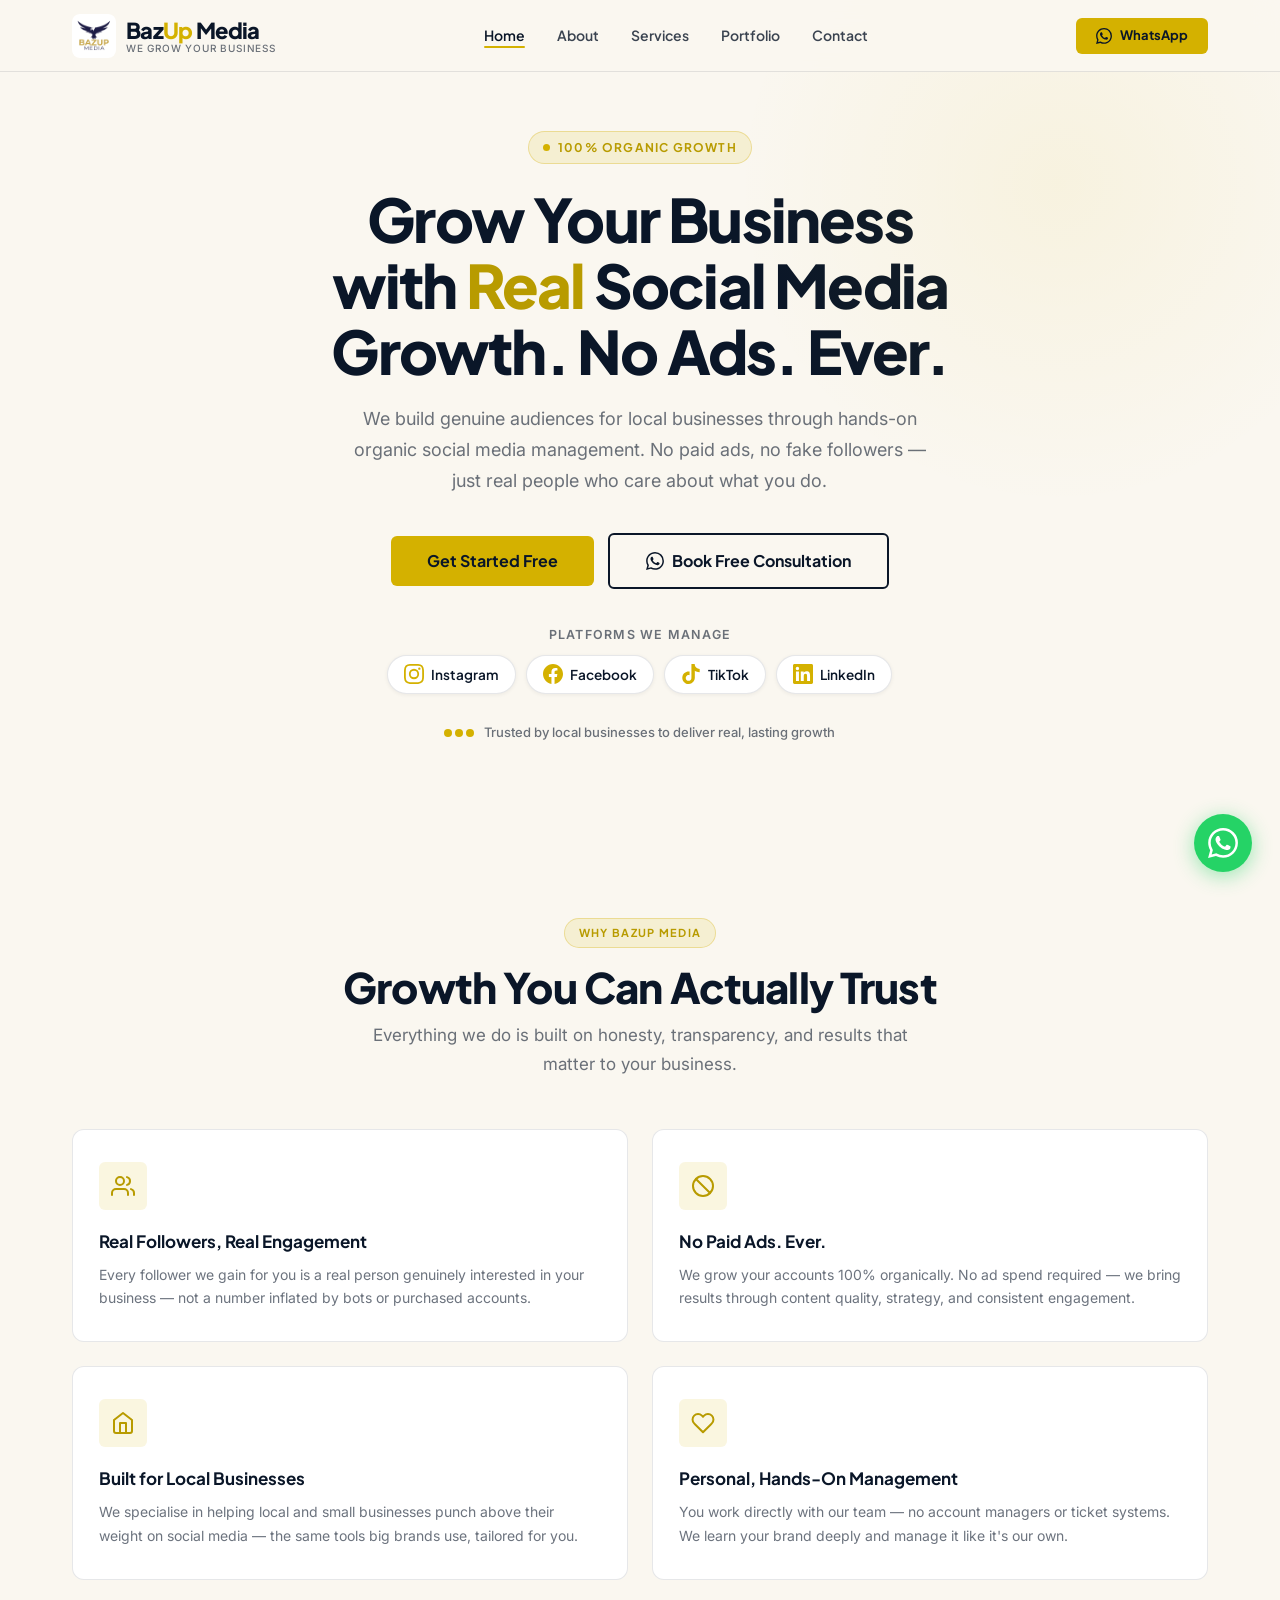
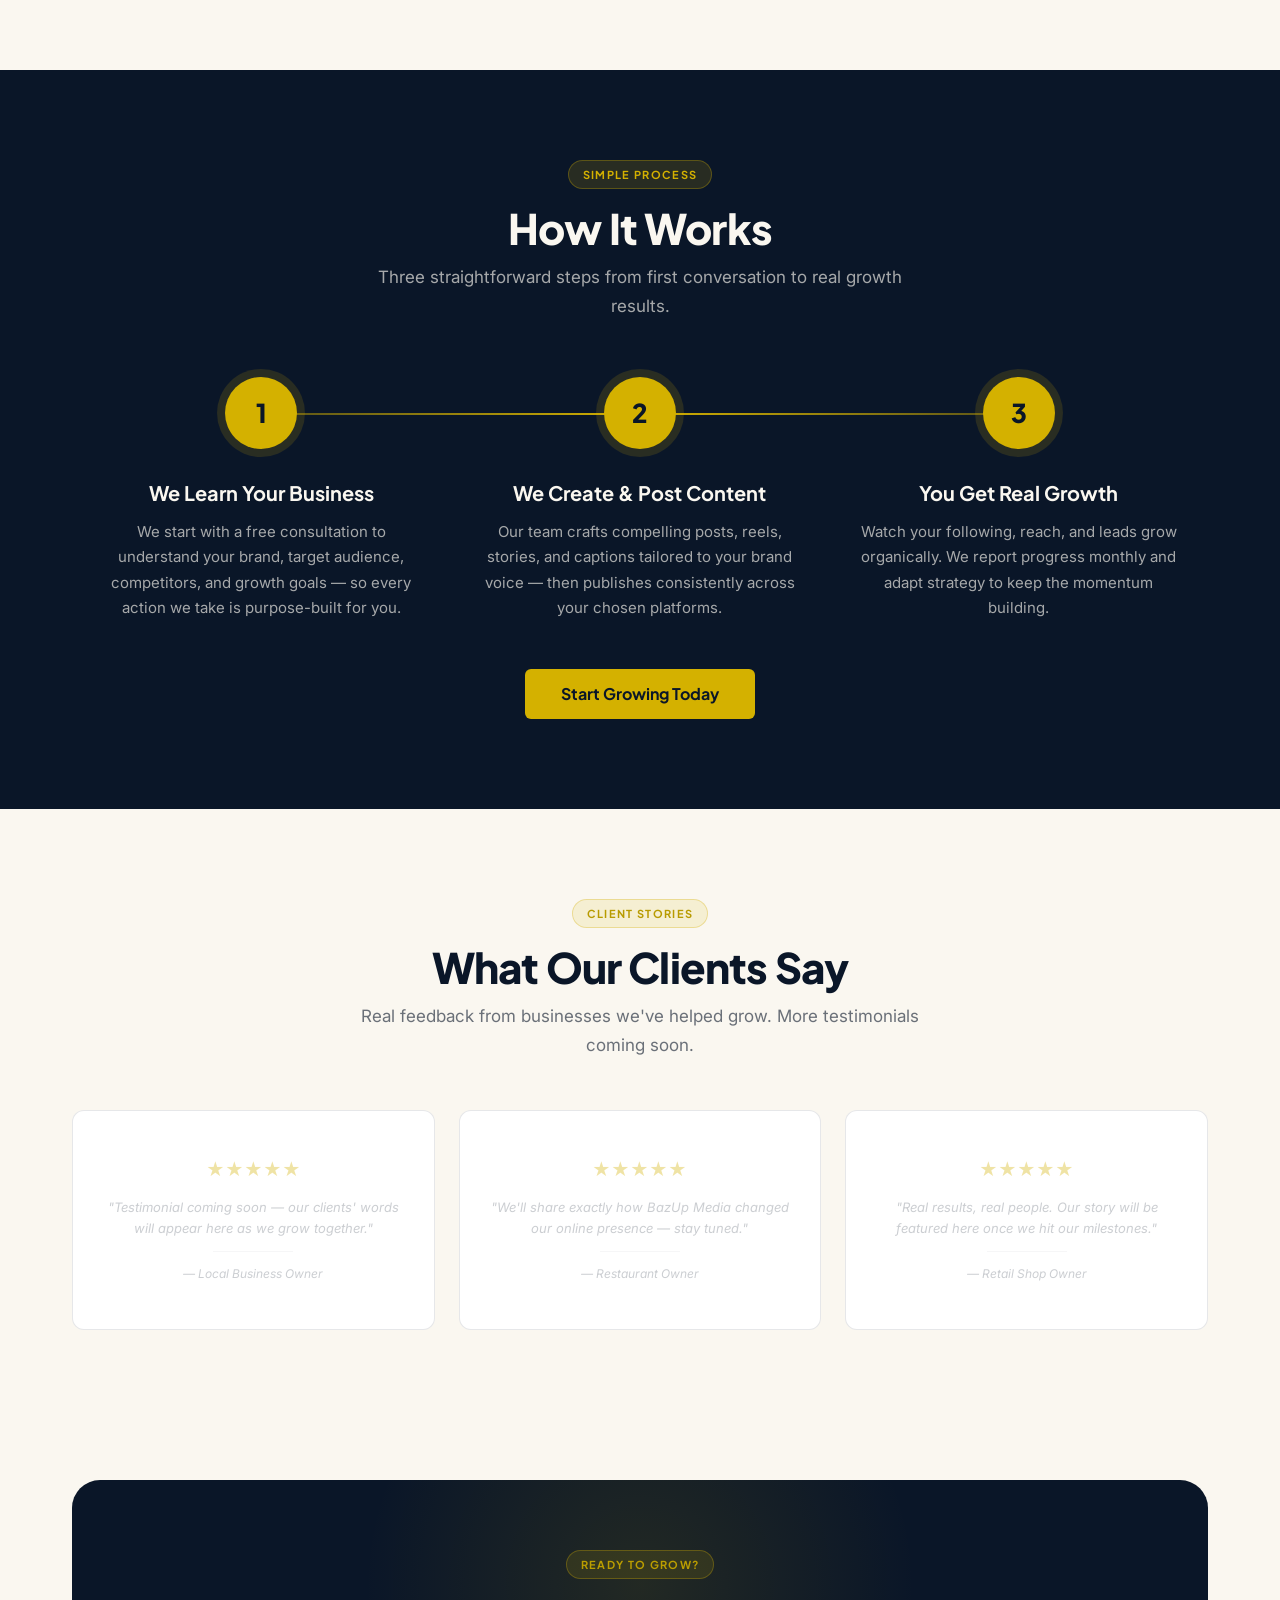
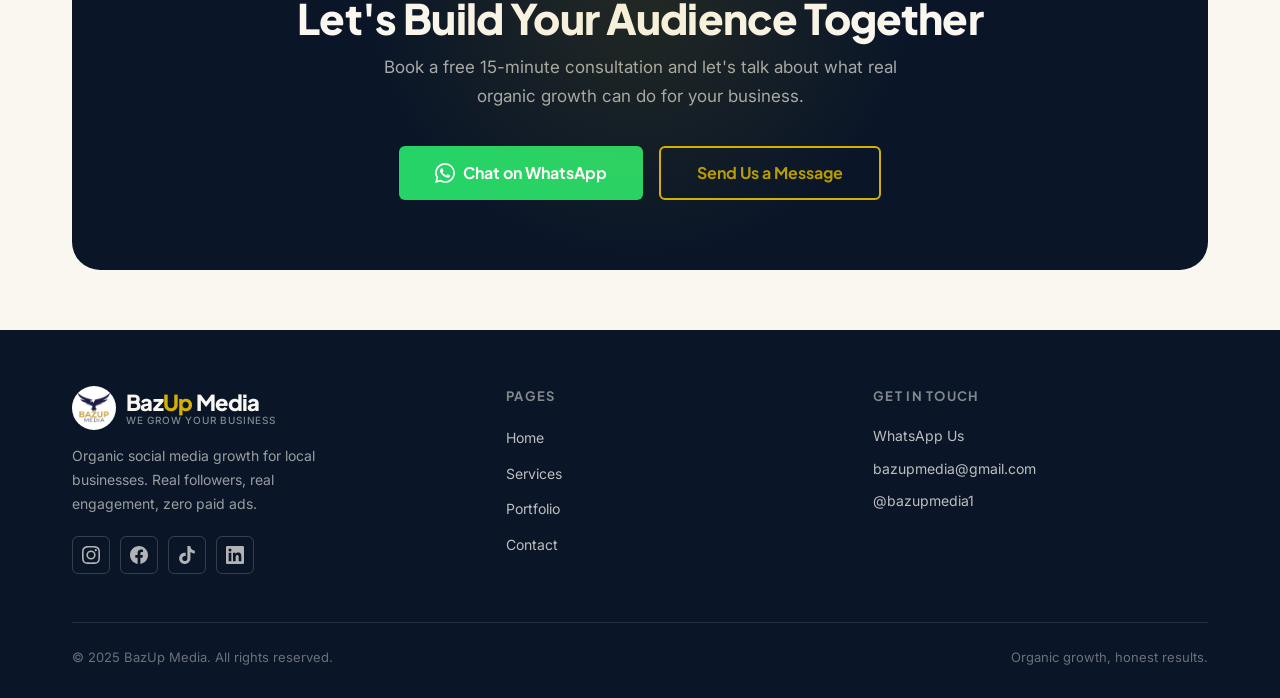
==== index.html @ 1b93fbfb "feat: add About Us page and update global navigation and sitemap" ====
<!DOCTYPE html>
<html lang="en">
<head>
  <meta charset="UTF-8" />
  <meta name="viewport" content="width=device-width, initial-scale=1.0" />
  <title>BazUp Media — We Grow Your Business</title>
  <meta name="description" content="BazUp Media is a social media growth agency delivering 100% organic growth for local businesses — real followers, real engagement, no paid ads." />
  <link rel="canonical" href="https://bazupmedia.com/" />
  <link rel="icon" type="image/png" href="assets/favicon.png" />
  <link rel="icon" type="image/x-icon" href="assets/favicon.ico" />

  <!-- Open Graph -->
  <meta property="og:type"        content="website" />
  <meta property="og:site_name"   content="BazUp Media" />
  <meta property="og:title"       content="BazUp Media — We Grow Your Business" />
  <meta property="og:description" content="100% organic social media growth for local businesses. Real followers, real engagement. No ads. Ever." />
  <meta property="og:url"         content="https://bazupmedia.com/" />
  <meta property="og:image"       content="https://bazupmedia.com/assets/og-image.png" />
  <meta property="og:image:width"  content="1200" />
  <meta property="og:image:height" content="630" />

  <!-- Twitter Card -->
  <meta name="twitter:card"        content="summary_large_image" />
  <meta name="twitter:title"       content="BazUp Media — We Grow Your Business" />
  <meta name="twitter:description" content="100% organic social media growth for local businesses. Real followers, real engagement. No ads." />
  <meta name="twitter:image"       content="https://bazupmedia.com/assets/og-image.png" />
  <link rel="preconnect" href="https://fonts.googleapis.com" />
  <link rel="preconnect" href="https://fonts.gstatic.com" crossorigin />
  <link href="https://fonts.googleapis.com/css2?family=Plus+Jakarta+Sans:wght@300;400;500;600;700;800&family=Inter:wght@300;400;500;600&display=swap" rel="stylesheet" />
  <link rel="stylesheet" href="css/style.css" />
</head>
<body>

<!-- ░░ NAV ░░░░░░░░░░░░░░░░░░░░░░░░░░░░░░░░░░░░░░░░░░░░░░ -->
<nav class="nav" role="navigation" aria-label="Main navigation">
  <div class="container nav-inner">

    <!-- Logo -->
    <a href="index.html" class="nav-logo" aria-label="BazUp Media home">
      <div class="logo-mark">
        <div class="logo-svg-wrap">
          <img src="assets/favicon.png" alt="BazUp Media Logo" style="width:44px; height:44px; border-radius:8px; object-fit:cover;" />
        </div>

      </div>
      <div class="logo-text">
        <span class="logo-name">Baz<span>Up</span> Media</span>
        <span class="logo-tagline">We Grow Your Business</span>
      </div>
    </a>

    <!-- Desktop links -->
    <ul class="nav-links" role="list">
      <li><a href="index.html">Home</a></li>
      <li><a href="about.html">About</a></li>
      <li><a href="services.html">Services</a></li>
      <li><a href="portfolio.html">Portfolio</a></li>
      <li><a href="contact.html">Contact</a></li>
    </ul>

    <!-- Desktop CTA -->
    <div class="nav-cta">
      <a href="https://wa.me/923270880908" target="_blank" rel="noopener noreferrer" class="btn btn-primary btn-sm" id="nav-whatsapp-cta">
        <svg width="16" height="16" viewBox="0 0 24 24" fill="currentColor" aria-hidden="true"><path d="M17.472 14.382c-.297-.149-1.758-.867-2.03-.967-.273-.099-.471-.148-.67.15-.197.297-.767.966-.94 1.164-.173.199-.347.223-.644.075-.297-.15-1.255-.463-2.39-1.475-.883-.788-1.48-1.761-1.653-2.059-.173-.297-.018-.458.13-.606.134-.133.298-.347.446-.52.149-.174.198-.298.298-.497.099-.198.05-.371-.025-.52-.075-.149-.669-1.612-.916-2.207-.242-.579-.487-.5-.669-.51-.173-.008-.371-.01-.57-.01-.198 0-.52.074-.792.372-.272.297-1.04 1.016-1.04 2.479 0 1.462 1.065 2.875 1.213 3.074.149.198 2.096 3.2 5.077 4.487.709.306 1.262.489 1.694.625.712.227 1.36.195 1.871.118.571-.085 1.758-.719 2.006-1.413.248-.694.248-1.289.173-1.413-.074-.124-.272-.198-.57-.347m-5.421 7.403h-.004a9.87 9.87 0 01-5.031-1.378l-.361-.214-3.741.982.998-3.648-.235-.374a9.86 9.86 0 01-1.51-5.26c.001-5.45 4.436-9.884 9.888-9.884 2.64 0 5.122 1.03 6.988 2.898a9.825 9.825 0 012.893 6.994c-.003 5.45-4.437 9.884-9.885 9.884m8.413-18.297A11.815 11.815 0 0012.05 0C5.495 0 .16 5.335.157 11.892c0 2.096.547 4.142 1.588 5.945L.057 24l6.305-1.654a11.882 11.882 0 005.683 1.448h.005c6.554 0 11.89-5.335 11.893-11.893a11.821 11.821 0 00-3.48-8.413z"/></svg>
        WhatsApp
      </a>
    </div>

    <!-- Mobile toggle -->
    <button class="nav-toggle" aria-label="Toggle navigation menu" aria-expanded="false" id="nav-toggle-btn">
      <span></span><span></span><span></span>
    </button>

  </div>
</nav>

<!-- Mobile Menu -->
<div class="mobile-menu" role="navigation" aria-label="Mobile navigation" id="mobile-menu">
  <a href="index.html">Home</a>
  <a href="about.html">About</a>
  <a href="services.html">Services</a>
  <a href="portfolio.html">Portfolio</a>
  <a href="contact.html">Contact</a>
  <div class="mobile-cta">
    <a href="contact.html" class="btn btn-outline" id="mobile-contact-cta">Book a Free Consultation</a>
    <a href="https://wa.me/923270880908" target="_blank" rel="noopener noreferrer" class="btn btn-whatsapp" id="mobile-whatsapp-cta">
      <svg width="16" height="16" viewBox="0 0 24 24" fill="currentColor" aria-hidden="true"><path d="M17.472 14.382c-.297-.149-1.758-.867-2.03-.967-.273-.099-.471-.148-.67.15-.197.297-.767.966-.94 1.164-.173.199-.347.223-.644.075-.297-.15-1.255-.463-2.39-1.475-.883-.788-1.48-1.761-1.653-2.059-.173-.297-.018-.458.13-.606.134-.133.298-.347.446-.52.149-.174.198-.298.298-.497.099-.198.05-.371-.025-.52-.075-.149-.669-1.612-.916-2.207-.242-.579-.487-.5-.669-.51-.173-.008-.371-.01-.57-.01-.198 0-.52.074-.792.372-.272.297-1.04 1.016-1.04 2.479 0 1.462 1.065 2.875 1.213 3.074.149.198 2.096 3.2 5.077 4.487.709.306 1.262.489 1.694.625.712.227 1.36.195 1.871.118.571-.085 1.758-.719 2.006-1.413.248-.694.248-1.289.173-1.413-.074-.124-.272-.198-.57-.347m-5.421 7.403h-.004a9.87 9.87 0 01-5.031-1.378l-.361-.214-3.741.982.998-3.648-.235-.374a9.86 9.86 0 01-1.51-5.26c.001-5.45 4.436-9.884 9.888-9.884 2.64 0 5.122 1.03 6.988 2.898a9.825 9.825 0 012.893 6.994c-.003 5.45-4.437 9.884-9.885 9.884m8.413-18.297A11.815 11.815 0 0012.05 0C5.495 0 .16 5.335.157 11.892c0 2.096.547 4.142 1.588 5.945L.057 24l6.305-1.654a11.882 11.882 0 005.683 1.448h.005c6.554 0 11.89-5.335 11.893-11.893a11.821 11.821 0 00-3.48-8.413z"/></svg>
      Chat on WhatsApp
    </a>
  </div>

  <div class="mobile-socials" aria-label="Social media links">
    <a href="https://instagram.com/bazupmedia1" target="_blank" rel="noopener noreferrer" aria-label="Instagram">
      <svg width="22" height="22" viewBox="0 0 24 24" fill="currentColor"><path d="M12 2.163c3.204 0 3.584.012 4.85.07 3.252.148 4.771 1.691 4.919 4.919.058 1.265.069 1.645.069 4.849 0 3.205-.012 3.584-.069 4.849-.149 3.225-1.664 4.771-4.919 4.919-1.266.058-1.644.07-4.85.07-3.204 0-3.584-.012-4.849-.07-3.26-.149-4.771-1.699-4.919-4.92-.058-1.265-.07-1.644-.07-4.849 0-3.204.013-3.583.07-4.849.149-3.227 1.664-4.771 4.919-4.919 1.266-.057 1.645-.069 4.849-.069zM12 0C8.741 0 8.333.014 7.053.072 2.695.272.273 2.69.073 7.052.014 8.333 0 8.741 0 12c0 3.259.014 3.668.072 4.948.2 4.358 2.618 6.78 6.98 6.98C8.333 23.986 8.741 24 12 24c3.259 0 3.668-.014 4.948-.072 4.354-.2 6.782-2.618 6.979-6.98.059-1.28.073-1.689.073-4.948 0-3.259-.014-3.667-.072-4.947-.196-4.354-2.617-6.78-6.979-6.98C15.668.014 15.259 0 12 0zm0 5.838a6.162 6.162 0 100 12.324 6.162 6.162 0 000-12.324zM12 16a4 4 0 110-8 4 4 0 010 8zm6.406-11.845a1.44 1.44 0 100 2.881 1.44 1.44 0 000-2.881z"/></svg>
    </a>
    <a href="https://tiktok.com/@bazupmedia1" target="_blank" rel="noopener noreferrer" aria-label="TikTok">
      <svg width="22" height="22" viewBox="0 0 24 24" fill="currentColor"><path d="M12.525.02c1.31-.02 2.61-.01 3.91-.02.08 1.53.63 3.09 1.75 4.17 1.12 1.11 2.7 1.62 4.24 1.79v4.03c-1.44-.05-2.89-.35-4.2-.97-.57-.26-1.1-.59-1.62-.93-.01 2.92.01 5.84-.02 8.75-.08 1.4-.54 2.79-1.35 3.94-1.31 1.92-3.58 3.17-5.91 3.21-1.43.08-2.86-.31-4.08-1.03-2.02-1.19-3.44-3.37-3.65-5.71-.02-.5-.03-1-.01-1.49.18-1.9 1.12-3.72 2.58-4.96 1.66-1.44 3.98-2.13 6.15-1.72.02 1.48-.04 2.96-.04 4.44-.99-.32-2.15-.23-3.02.37-.63.41-1.11 1.04-1.36 1.75-.21.51-.15 1.07-.14 1.61.24 1.64 1.82 3.02 3.5 2.87 1.12-.01 2.19-.66 2.77-1.61.19-.33.4-.67.41-1.06.1-1.79.06-3.57.07-5.36.01-4.03-.01-8.05.02-12.07z"/></svg>
    </a>
    <a href="https://facebook.com/bazupmedia" target="_blank" rel="noopener noreferrer" aria-label="Facebook">
      <svg width="22" height="22" viewBox="0 0 24 24" fill="currentColor"><path d="M24 12.073c0-6.627-5.373-12-12-12s-12 5.373-12 12c0 5.99 4.388 10.954 10.125 11.854v-8.385H7.078v-3.47h3.047V9.43c0-3.007 1.792-4.669 4.533-4.669 1.312 0 2.686.235 2.686.235v2.953H15.83c-1.491 0-1.956.925-1.956 1.874v2.25h3.328l-.532 3.47h-2.796v8.385C19.612 23.027 24 18.062 24 12.073z"/></svg>
    </a>
    <a href="https://linkedin.com/company/bazupmedia" target="_blank" rel="noopener noreferrer" aria-label="LinkedIn">
      <svg width="22" height="22" viewBox="0 0 24 24" fill="currentColor"><path d="M20.447 20.452h-3.554v-5.569c0-1.328-.027-3.037-1.852-3.037-1.853 0-2.136 1.445-2.136 2.939v5.667H9.351V9h3.414v1.561h.046c.477-.9 1.637-1.85 3.37-1.85 3.601 0 4.267 2.37 4.267 5.455v6.286zM5.337 7.433a2.062 2.062 0 01-2.063-2.065 2.064 2.064 0 112.063 2.065zm1.782 13.019H3.555V9h3.564v11.452zM22.225 0H1.771C.792 0 0 .774 0 1.729v20.542C0 23.227.792 24 1.771 24h20.451C23.2 24 24 23.227 24 22.271V1.729C24 .774 23.2 0 22.222 0h.003z"/></svg>
    </a>
  </div>
</div>

<!-- ░░ HERO ░░░░░░░░░░░░░░░░░░░░░░░░░░░░░░░░░░░░░░░░░░░░ -->
<main>
<section class="hero page-top" aria-labelledby="hero-heading">
  <div class="container hero-inner">
<br>
    <!-- Left: copy -->
    <div class="hero-content">
      <div class="hero-badge">100% Organic Growth</div>

      <h1 class="hero-title" id="hero-heading">
        Grow Your Business<br>
        with <span class="accent">Real</span> Social Media<br>
        Growth. No Ads. Ever.
      </h1>

      <p class="hero-sub">
        We build genuine audiences for local businesses through hands-on organic social media management. No paid ads, no fake followers — just real people who care about what you do.
      </p>

      <div class="hero-actions">
        <a href="contact.html" class="btn btn-primary btn-lg" id="hero-get-started-btn">Get Started Free</a>
        <a href="https://wa.me/923270880908" target="_blank" rel="noopener noreferrer" class="btn btn-outline btn-lg" id="hero-whatsapp-btn">
          <svg width="18" height="18" viewBox="0 0 24 24" fill="currentColor" aria-hidden="true"><path d="M17.472 14.382c-.297-.149-1.758-.867-2.03-.967-.273-.099-.471-.148-.67.15-.197.297-.767.966-.94 1.164-.173.199-.347.223-.644.075-.297-.15-1.255-.463-2.39-1.475-.883-.788-1.48-1.761-1.653-2.059-.173-.297-.018-.458.13-.606.134-.133.298-.347.446-.52.149-.174.198-.298.298-.497.099-.198.05-.371-.025-.52-.075-.149-.669-1.612-.916-2.207-.242-.579-.487-.5-.669-.51-.173-.008-.371-.01-.57-.01-.198 0-.52.074-.792.372-.272.297-1.04 1.016-1.04 2.479 0 1.462 1.065 2.875 1.213 3.074.149.198 2.096 3.2 5.077 4.487.709.306 1.262.489 1.694.625.712.227 1.36.195 1.871.118.571-.085 1.758-.719 2.006-1.413.248-.694.248-1.289.173-1.413-.074-.124-.272-.198-.57-.347m-5.421 7.403h-.004a9.87 9.87 0 01-5.031-1.378l-.361-.214-3.741.982.998-3.648-.235-.374a9.86 9.86 0 01-1.51-5.26c.001-5.45 4.436-9.884 9.888-9.884 2.64 0 5.122 1.03 6.988 2.898a9.825 9.825 0 012.893 6.994c-.003 5.45-4.437 9.884-9.885 9.884m8.413-18.297A11.815 11.815 0 0012.05 0C5.495 0 .16 5.335.157 11.892c0 2.096.547 4.142 1.588 5.945L.057 24l6.305-1.654a11.882 11.882 0 005.683 1.448h.005c6.554 0 11.89-5.335 11.893-11.893a11.821 11.821 0 00-3.48-8.413z"/></svg>
          Book Free Consultation
        </a>
      </div>

      <div class="hero-platforms">
        <p class="hero-platforms-label">Platforms we manage</p>
        <div class="hero-platforms-icons">
          <!-- Instagram -->
          <div class="platform-chip">
            <svg width="20" height="20" viewBox="0 0 24 24" fill="currentColor" aria-hidden="true"><path d="M12 2.163c3.204 0 3.584.012 4.85.07 3.252.148 4.771 1.691 4.919 4.919.058 1.265.069 1.645.069 4.849 0 3.205-.012 3.584-.069 4.849-.149 3.225-1.664 4.771-4.919 4.919-1.266.058-1.644.07-4.85.07-3.204 0-3.584-.012-4.849-.07-3.26-.149-4.771-1.699-4.919-4.92-.058-1.265-.07-1.644-.07-4.849 0-3.204.013-3.583.07-4.849.149-3.227 1.664-4.771 4.919-4.919 1.266-.057 1.645-.069 4.849-.069zM12 0C8.741 0 8.333.014 7.053.072 2.695.272.273 2.69.073 7.052.014 8.333 0 8.741 0 12c0 3.259.014 3.668.072 4.948.2 4.358 2.618 6.78 6.98 6.98C8.333 23.986 8.741 24 12 24c3.259 0 3.668-.014 4.948-.072 4.354-.2 6.782-2.618 6.979-6.98.059-1.28.073-1.689.073-4.948 0-3.259-.014-3.667-.072-4.947-.196-4.354-2.617-6.78-6.979-6.98C15.668.014 15.259 0 12 0zm0 5.838a6.162 6.162 0 100 12.324 6.162 6.162 0 000-12.324zM12 16a4 4 0 110-8 4 4 0 010 8zm6.406-11.845a1.44 1.44 0 100 2.881 1.44 1.44 0 000-2.881z"/></svg>
            <span>Instagram</span>
          </div>
          <!-- Facebook -->
          <div class="platform-chip">
            <svg width="20" height="20" viewBox="0 0 24 24" fill="currentColor" aria-hidden="true"><path d="M24 12.073c0-6.627-5.373-12-12-12s-12 5.373-12 12c0 5.99 4.388 10.954 10.125 11.854v-8.385H7.078v-3.47h3.047V9.43c0-3.007 1.792-4.669 4.533-4.669 1.312 0 2.686.235 2.686.235v2.953H15.83c-1.491 0-1.956.925-1.956 1.874v2.25h3.328l-.532 3.47h-2.796v8.385C19.612 23.027 24 18.062 24 12.073z"/></svg>
            <span>Facebook</span>
          </div>
          <!-- TikTok -->
          <div class="platform-chip">
            <svg width="20" height="20" viewBox="0 0 24 24" fill="currentColor" aria-hidden="true"><path d="M12.525.02c1.31-.02 2.61-.01 3.91-.02.08 1.53.63 3.09 1.75 4.17 1.12 1.11 2.7 1.62 4.24 1.79v4.03c-1.44-.05-2.89-.35-4.2-.97-.57-.26-1.1-.59-1.62-.93-.01 2.92.01 5.84-.02 8.75-.08 1.4-.54 2.79-1.35 3.94-1.31 1.92-3.58 3.17-5.91 3.21-1.43.08-2.86-.31-4.08-1.03-2.02-1.19-3.44-3.37-3.65-5.71-.02-.5-.03-1-.01-1.49.18-1.9 1.12-3.72 2.58-4.96 1.66-1.44 3.98-2.13 6.15-1.72.02 1.48-.04 2.96-.04 4.44-.99-.32-2.15-.23-3.02.37-.63.41-1.11 1.04-1.36 1.75-.21.51-.15 1.07-.14 1.61.24 1.64 1.82 3.02 3.5 2.87 1.12-.01 2.19-.66 2.77-1.61.19-.33.4-.67.41-1.06.1-1.79.06-3.57.07-5.36.01-4.03-.01-8.05.02-12.07z"/></svg>
            <span>TikTok</span>
          </div>
          <!-- LinkedIn -->
          <div class="platform-chip">
            <svg width="20" height="20" viewBox="0 0 24 24" fill="currentColor" aria-hidden="true"><path d="M20.447 20.452h-3.554v-5.569c0-1.328-.027-3.037-1.852-3.037-1.853 0-2.136 1.445-2.136 2.939v5.667H9.351V9h3.414v1.561h.046c.477-.9 1.637-1.85 3.37-1.85 3.601 0 4.267 2.37 4.267 5.455v6.286zM5.337 7.433a2.062 2.062 0 01-2.063-2.065 2.064 2.064 0 112.063 2.065zm1.782 13.019H3.555V9h3.564v11.452zM22.225 0H1.771C.792 0 0 .774 0 1.729v20.542C0 23.227.792 24 1.771 24h20.451C23.2 24 24 23.227 24 22.271V1.729C24 .774 23.2 0 22.222 0h.003z"/></svg>
            <span>LinkedIn</span>
          </div>
        </div>
      </div>

      <div class="hero-trust">
        <div class="hero-trust-dots">
          <span></span><span></span><span></span>
        </div>
        Trusted by local businesses to deliver real, lasting growth
      </div>
    </div>


  </div>
</section>

<!-- ░░ VALUE PROPS ░░░░░░░░░░░░░░░░░░░░░░░░░░░░░░░░░░░░░ -->
<section class="section" aria-labelledby="values-heading">
  <div class="container">
    <div class="text-center">
      <span class="tag">Why BazUp Media</span>
      <h2 class="section-heading" id="values-heading">Growth You Can Actually Trust</h2>
      <p class="section-sub centered">Everything we do is built on honesty, transparency, and results that matter to your business.</p>
    </div>

    <div class="values-grid">
      <div class="value-card fade-in" data-delay="0">
        <div class="value-icon">
          <svg width="24" height="24" fill="none" stroke="currentColor" stroke-width="2" stroke-linecap="round" stroke-linejoin="round" viewBox="0 0 24 24" aria-hidden="true"><path d="M17 21v-2a4 4 0 0 0-4-4H5a4 4 0 0 0-4 4v2"/><circle cx="9" cy="7" r="4"/><path d="M23 21v-2a4 4 0 0 0-3-3.87"/><path d="M16 3.13a4 4 0 0 1 0 7.75"/></svg>
        </div>
        <h3>Real Followers, Real Engagement</h3>
        <p>Every follower we gain for you is a real person genuinely interested in your business — not a number inflated by bots or purchased accounts.</p>
      </div>

      <div class="value-card fade-in" data-delay="80">
        <div class="value-icon">
          <svg width="24" height="24" fill="none" stroke="currentColor" stroke-width="2" stroke-linecap="round" stroke-linejoin="round" viewBox="0 0 24 24" aria-hidden="true"><circle cx="12" cy="12" r="10"/><line x1="4.93" y1="4.93" x2="19.07" y2="19.07"/></svg>
        </div>
        <h3>No Paid Ads. Ever.</h3>
        <p>We grow your accounts 100% organically. No ad spend required — we bring results through content quality, strategy, and consistent engagement.</p>
      </div>

      <div class="value-card fade-in" data-delay="160">
        <div class="value-icon">
          <svg width="24" height="24" fill="none" stroke="currentColor" stroke-width="2" stroke-linecap="round" stroke-linejoin="round" viewBox="0 0 24 24" aria-hidden="true"><path d="M3 9l9-7 9 7v11a2 2 0 0 1-2 2H5a2 2 0 0 1-2-2z"/><polyline points="9 22 9 12 15 12 15 22"/></svg>
        </div>
        <h3>Built for Local Businesses</h3>
        <p>We specialise in helping local and small businesses punch above their weight on social media — the same tools big brands use, tailored for you.</p>
      </div>

      <div class="value-card fade-in" data-delay="240">
        <div class="value-icon">
          <svg width="24" height="24" fill="none" stroke="currentColor" stroke-width="2" stroke-linecap="round" stroke-linejoin="round" viewBox="0 0 24 24" aria-hidden="true"><path d="M20.84 4.61a5.5 5.5 0 0 0-7.78 0L12 5.67l-1.06-1.06a5.5 5.5 0 0 0-7.78 7.78l1.06 1.06L12 21.23l7.78-7.78 1.06-1.06a5.5 5.5 0 0 0 0-7.78z"/></svg>
        </div>
        <h3>Personal, Hands-On Management</h3>
        <p>You work directly with our team — no account managers or ticket systems. We learn your brand deeply and manage it like it's our own.</p>
      </div>
    </div>
  </div>
</section>

<!-- ░░ HOW IT WORKS ░░░░░░░░░░░░░░░░░░░░░░░░░░░░░░░░░░░░ -->
<section class="section hiw-section" aria-labelledby="hiw-heading">
  <div class="container text-center">
    <span class="tag">Simple Process</span>
    <h2 class="section-heading" id="hiw-heading">How It Works</h2>
    <p class="section-sub centered">Three straightforward steps from first conversation to real growth results.</p>

    <div class="hiw-grid" role="list">
      <div class="hiw-step fade-in-up" data-delay="0" role="listitem">
        <div class="hiw-num">1</div>
        <h3>We Learn Your Business</h3>
        <p>We start with a free consultation to understand your brand, target audience, competitors, and growth goals — so every action we take is purpose-built for you.</p>
      </div>

      <div class="hiw-step fade-in-up" data-delay="120" role="listitem">
        <div class="hiw-num">2</div>
        <h3>We Create &amp; Post Content</h3>
        <p>Our team crafts compelling posts, reels, stories, and captions tailored to your brand voice — then publishes consistently across your chosen platforms.</p>
      </div>

      <div class="hiw-step fade-in-up" data-delay="240" role="listitem">
        <div class="hiw-num">3</div>
        <h3>You Get Real Growth</h3>
        <p>Watch your following, reach, and leads grow organically. We report progress monthly and adapt strategy to keep the momentum building.</p>
      </div>
    </div>

    <div style="margin-top:48px;">
      <a href="contact.html" class="btn btn-primary btn-lg" id="hiw-cta-btn">Start Growing Today</a>
    </div>
  </div>
</section>

<!-- ░░ TESTIMONIALS ░░░░░░░░░░░░░░░░░░░░░░░░░░░░░░░░░░░░ -->
<section class="section" aria-labelledby="testimonials-heading">
  <div class="container">
    <div class="text-center">
      <span class="tag">Client Stories</span>
      <h2 class="section-heading" id="testimonials-heading">What Our Clients Say</h2>
      <p class="section-sub centered">Real feedback from businesses we've helped grow. More testimonials coming soon.</p>
    </div>

    <div class="testimonials-grid">
      <!-- Placeholder Card 1 -->
      <article class="testimonial-card fade-in" data-delay="0" aria-label="Testimonial placeholder">
        <div class="testimonial-placeholder">
          <div class="tp-stars" aria-label="5 stars">★★★★★</div>
          <p>"Testimonial coming soon — our clients' words will appear here as we grow together."</p>
          <div style="width:80px;height:1px;background:var(--border);"></div>
          <p style="font-size:12px;">— Local Business Owner</p>
        </div>
      </article>

      <!-- Placeholder Card 2 -->
      <article class="testimonial-card fade-in" data-delay="80" aria-label="Testimonial placeholder">
        <div class="testimonial-placeholder">
          <div class="tp-stars" aria-label="5 stars">★★★★★</div>
          <p>"We'll share exactly how BazUp Media changed our online presence — stay tuned."</p>
          <div style="width:80px;height:1px;background:var(--border);"></div>
          <p style="font-size:12px;">— Restaurant Owner</p>
        </div>
      </article>

      <!-- Placeholder Card 3 -->
      <article class="testimonial-card fade-in" data-delay="160" aria-label="Testimonial placeholder">
        <div class="testimonial-placeholder">
          <div class="tp-stars" aria-label="5 stars">★★★★★</div>
          <p>"Real results, real people. Our story will be featured here once we hit our milestones."</p>
          <div style="width:80px;height:1px;background:var(--border);"></div>
          <p style="font-size:12px;">— Retail Shop Owner</p>
        </div>
      </article>
    </div>
  </div>
</section>

<!-- ░░ FINAL CTA ░░░░░░░░░░░░░░░░░░░░░░░░░░░░░░░░░░░░░░░ -->
<section class="section-sm" aria-labelledby="final-cta-heading">
  <div class="container">
    <div class="cta-banner">
      <span class="tag">Ready to Grow?</span>
      <h2 class="section-heading" id="final-cta-heading">Let's Build Your Audience Together</h2>
      <p class="section-sub">Book a free 15-minute consultation and let's talk about what real organic growth can do for your business.</p>
      <div class="cta-actions">
        <a href="https://wa.me/923270880908" target="_blank" rel="noopener noreferrer" class="btn btn-whatsapp btn-lg" id="cta-whatsapp-btn">
          <svg width="20" height="20" viewBox="0 0 24 24" fill="currentColor" aria-hidden="true"><path d="M17.472 14.382c-.297-.149-1.758-.867-2.03-.967-.273-.099-.471-.148-.67.15-.197.297-.767.966-.94 1.164-.173.199-.347.223-.644.075-.297-.15-1.255-.463-2.39-1.475-.883-.788-1.48-1.761-1.653-2.059-.173-.297-.018-.458.13-.606.134-.133.298-.347.446-.52.149-.174.198-.298.298-.497.099-.198.05-.371-.025-.52-.075-.149-.669-1.612-.916-2.207-.242-.579-.487-.5-.669-.51-.173-.008-.371-.01-.57-.01-.198 0-.52.074-.792.372-.272.297-1.04 1.016-1.04 2.479 0 1.462 1.065 2.875 1.213 3.074.149.198 2.096 3.2 5.077 4.487.709.306 1.262.489 1.694.625.712.227 1.36.195 1.871.118.571-.085 1.758-.719 2.006-1.413.248-.694.248-1.289.173-1.413-.074-.124-.272-.198-.57-.347m-5.421 7.403h-.004a9.87 9.87 0 01-5.031-1.378l-.361-.214-3.741.982.998-3.648-.235-.374a9.86 9.86 0 01-1.51-5.26c.001-5.45 4.436-9.884 9.888-9.884 2.64 0 5.122 1.03 6.988 2.898a9.825 9.825 0 012.893 6.994c-.003 5.45-4.437 9.884-9.885 9.884m8.413-18.297A11.815 11.815 0 0012.05 0C5.495 0 .16 5.335.157 11.892c0 2.096.547 4.142 1.588 5.945L.057 24l6.305-1.654a11.882 11.882 0 005.683 1.448h.005c6.554 0 11.89-5.335 11.893-11.893a11.821 11.821 0 00-3.48-8.413z"/></svg>
          Chat on WhatsApp
        </a>
        <a href="contact.html" class="btn btn-outline-gold btn-lg" id="cta-contact-btn">Send Us a Message</a>
      </div>
    </div>
  </div>
</section>
</main>

<!-- ░░ FOOTER ░░░░░░░░░░░░░░░░░░░░░░░░░░░░░░░░░░░░░░░░░░ -->
<footer role="contentinfo">
  <div class="container">
    <div class="footer-inner">
      <!-- Brand -->
      <div class="footer-brand">
        <div class="nav-logo" style="margin-bottom:0">
          <div class="logo-mark" style="pointer-events:none">
            <div class="logo-svg-wrap">
              <img src="assets/favicon.png" alt="BazUp Media Logo" style="width:44px; height:44px; border-radius:50%; object-fit:cover;" />
            </div>
          </div>
          <div class="logo-text">
            <span class="logo-name">Baz<span>Up</span> Media</span>
            <span class="logo-tagline">We Grow Your Business</span>
          </div>
        </div>
        <p class="footer-brand-desc">Organic social media growth for local businesses. Real followers, real engagement, zero paid ads.</p>
        <div class="footer-socials">
          <!-- Instagram -->
          <a href="https://instagram.com/bazupmedia1" target="_blank" rel="noopener noreferrer" class="social-icon" aria-label="Follow BazUp Media on Instagram">
            <svg width="18" height="18" viewBox="0 0 24 24" fill="currentColor" aria-hidden="true"><path d="M12 2.163c3.204 0 3.584.012 4.85.07 3.252.148 4.771 1.691 4.919 4.919.058 1.265.069 1.645.069 4.849 0 3.205-.012 3.584-.069 4.849-.149 3.225-1.664 4.771-4.919 4.919-1.266.058-1.644.07-4.85.07-3.204 0-3.584-.012-4.849-.07-3.26-.149-4.771-1.699-4.919-4.92-.058-1.265-.07-1.644-.07-4.849 0-3.204.013-3.583.07-4.849.149-3.227 1.664-4.771 4.919-4.919 1.266-.057 1.645-.069 4.849-.069zM12 0C8.741 0 8.333.014 7.053.072 2.695.272.273 2.69.073 7.052.014 8.333 0 8.741 0 12c0 3.259.014 3.668.072 4.948.2 4.358 2.618 6.78 6.98 6.98C8.333 23.986 8.741 24 12 24c3.259 0 3.668-.014 4.948-.072 4.354-.2 6.782-2.618 6.979-6.98.059-1.28.073-1.689.073-4.948 0-3.259-.014-3.667-.072-4.947-.196-4.354-2.617-6.78-6.979-6.98C15.668.014 15.259 0 12 0zm0 5.838a6.162 6.162 0 100 12.324 6.162 6.162 0 000-12.324zM12 16a4 4 0 110-8 4 4 0 010 8zm6.406-11.845a1.44 1.44 0 100 2.881 1.44 1.44 0 000-2.881z"/></svg>
          </a>
          <!-- Facebook -->
          <a href="https://facebook.com/bazupmedia" target="_blank" rel="noopener noreferrer" class="social-icon" aria-label="Follow BazUp Media on Facebook">
            <svg width="18" height="18" viewBox="0 0 24 24" fill="currentColor" aria-hidden="true"><path d="M24 12.073c0-6.627-5.373-12-12-12s-12 5.373-12 12c0 5.99 4.388 10.954 10.125 11.854v-8.385H7.078v-3.47h3.047V9.43c0-3.007 1.792-4.669 4.533-4.669 1.312 0 2.686.235 2.686.235v2.953H15.83c-1.491 0-1.956.925-1.956 1.874v2.25h3.328l-.532 3.47h-2.796v8.385C19.612 23.027 24 18.062 24 12.073z"/></svg>
          </a>
          <!-- TikTok -->
          <a href="https://tiktok.com/@bazupmedia1" target="_blank" rel="noopener noreferrer" class="social-icon" aria-label="Follow BazUp Media on TikTok">
            <svg width="18" height="18" viewBox="0 0 24 24" fill="currentColor" aria-hidden="true"><path d="M12.525.02c1.31-.02 2.61-.01 3.91-.02.08 1.53.63 3.09 1.75 4.17 1.12 1.11 2.7 1.62 4.24 1.79v4.03c-1.44-.05-2.89-.35-4.2-.97-.57-.26-1.1-.59-1.62-.93-.01 2.92.01 5.84-.02 8.75-.08 1.4-.54 2.79-1.35 3.94-1.31 1.92-3.58 3.17-5.91 3.21-1.43.08-2.86-.31-4.08-1.03-2.02-1.19-3.44-3.37-3.65-5.71-.02-.5-.03-1-.01-1.49.18-1.9 1.12-3.72 2.58-4.96 1.66-1.44 3.98-2.13 6.15-1.72.02 1.48-.04 2.96-.04 4.44-.99-.32-2.15-.23-3.02.37-.63.41-1.11 1.04-1.36 1.75-.21.51-.15 1.07-.14 1.61.24 1.64 1.82 3.02 3.5 2.87 1.12-.01 2.19-.66 2.77-1.61.19-.33.4-.67.41-1.06.1-1.79.06-3.57.07-5.36.01-4.03-.01-8.05.02-12.07z"/></svg>
          </a>
          <!-- LinkedIn -->
          <a href="https://linkedin.com/company/bazupmedia" target="_blank" rel="noopener noreferrer" class="social-icon" aria-label="Follow BazUp Media on LinkedIn">
            <svg width="18" height="18" viewBox="0 0 24 24" fill="currentColor" aria-hidden="true"><path d="M20.447 20.452h-3.554v-5.569c0-1.328-.027-3.037-1.852-3.037-1.853 0-2.136 1.445-2.136 2.939v5.667H9.351V9h3.414v1.561h.046c.477-.9 1.637-1.85 3.37-1.85 3.601 0 4.267 2.37 4.267 5.455v6.286zM5.337 7.433a2.062 2.062 0 01-2.063-2.065 2.064 2.064 0 112.063 2.065zm1.782 13.019H3.555V9h3.564v11.452zM22.225 0H1.771C.792 0 0 .774 0 1.729v20.542C0 23.227.792 24 1.771 24h20.451C23.2 24 24 23.227 24 22.271V1.729C24 .774 23.2 0 22.222 0h.003z"/></svg>
          </a>
        </div>
      </div>

      <!-- Pages -->
      <div class="footer-col">
        <h4>Pages</h4>
        <ul>
          <li><a href="index.html">Home</a></li>
          <li><a href="services.html">Services</a></li>
          <li><a href="portfolio.html">Portfolio</a></li>
          <li><a href="contact.html">Contact</a></li>
        </ul>
      </div>

      <!-- Contact -->
      <div class="footer-col">
        <h4>Get In Touch</h4>
        <address>
          <a href="https://wa.me/923270880908" target="_blank" rel="noopener noreferrer">WhatsApp Us</a>
          <a href="https://mail.google.com/mail/?view=cm&to=bazupmedia@gmail.com" target="_blank" rel="noopener noreferrer">bazupmedia@gmail.com</a>
          <a href="https://instagram.com/bazupmedia1" target="_blank" rel="noopener noreferrer">@bazupmedia1</a>
        </address>
      </div>
    </div>

    <div class="footer-bottom">
      <p>&copy; 2025 BazUp Media. All rights reserved.</p>
      <p>Organic growth, honest results.</p>
    </div>
  </div>
</footer>

<!-- WhatsApp floating button -->
<a href="https://wa.me/923270880908" target="_blank" rel="noopener noreferrer" class="wa-float" aria-label="Chat with BazUp Media on WhatsApp" id="whatsapp-float-btn">
  <svg viewBox="0 0 24 24" aria-hidden="true"><path d="M17.472 14.382c-.297-.149-1.758-.867-2.03-.967-.273-.099-.471-.148-.67.15-.197.297-.767.966-.94 1.164-.173.199-.347.223-.644.075-.297-.15-1.255-.463-2.39-1.475-.883-.788-1.48-1.761-1.653-2.059-.173-.297-.018-.458.13-.606.134-.133.298-.347.446-.52.149-.174.198-.298.298-.497.099-.198.05-.371-.025-.52-.075-.149-.669-1.612-.916-2.207-.242-.579-.487-.5-.669-.51-.173-.008-.371-.01-.57-.01-.198 0-.52.074-.792.372-.272.297-1.04 1.016-1.04 2.479 0 1.462 1.065 2.875 1.213 3.074.149.198 2.096 3.2 5.077 4.487.709.306 1.262.489 1.694.625.712.227 1.36.195 1.871.118.571-.085 1.758-.719 2.006-1.413.248-.694.248-1.289.173-1.413-.074-.124-.272-.198-.57-.347m-5.421 7.403h-.004a9.87 9.87 0 01-5.031-1.378l-.361-.214-3.741.982.998-3.648-.235-.374a9.86 9.86 0 01-1.51-5.26c.001-5.45 4.436-9.884 9.888-9.884 2.64 0 5.122 1.03 6.988 2.898a9.825 9.825 0 012.893 6.994c-.003 5.45-4.437 9.884-9.885 9.884m8.413-18.297A11.815 11.815 0 0012.05 0C5.495 0 .16 5.335.157 11.892c0 2.096.547 4.142 1.588 5.945L.057 24l6.305-1.654a11.882 11.882 0 005.683 1.448h.005c6.554 0 11.89-5.335 11.893-11.893a11.821 11.821 0 00-3.48-8.413z"/></svg>
</a>

<script src="js/main.js"></script>
</body>
</html>
---- css/style.css ----
/* ============================================================
   BazUp Media — Design System
   Colors: Ivory (#FAF7F0) bg, Navy (#0a1628) text, Gold (#d4b100) accent
   ============================================================ */

@import url('https://fonts.googleapis.com/css2?family=Plus+Jakarta+Sans:wght@300;400;500;600;700;800&family=Inter:wght@300;400;500;600&display=swap');

/* ─── Variables ─────────────────────────────────────────── */
:root {
  --bg:           #FAF7F0;
  --navy:         #0a1628;
  --navy-80:      rgba(10, 22, 40, 0.80);
  --navy-60:      rgba(10, 22, 40, 0.60);
  --navy-10:      rgba(10, 22, 40, 0.08);
  --gold:         #d4b100;
  --gold-dark:    #b89b00;
  --gold-light:   #f0ce00;
  --gold-10:      rgba(212, 177, 0, 0.12);
  --white:        #ffffff;
  --card-bg:      #ffffff;
  --border:       rgba(10, 22, 40, 0.10);
  --border-gold:  rgba(212, 177, 0, 0.30);

  --font-head:    'Plus Jakarta Sans', sans-serif;
  --font-body:    'Inter', sans-serif;

  --radius-sm:    6px;
  --radius-md:    12px;
  --radius-lg:    20px;
  --radius-xl:    28px;

  --shadow-sm:    0 1px 4px rgba(10, 22, 40, 0.06);
  --shadow-md:    0 4px 20px rgba(10, 22, 40, 0.10);
  --shadow-lg:    0 8px 40px rgba(10, 22, 40, 0.13);

  --transition:   0.22s ease;
  --max-width:    1200px;
  --nav-height:   72px;
}

/* ─── Reset ──────────────────────────────────────────────── */
*, *::before, *::after { box-sizing: border-box; margin: 0; padding: 0; }

html { scroll-behavior: smooth; font-size: 16px; }

body {
  font-family: var(--font-body);
  background: var(--bg);
  color: var(--navy);
  line-height: 1.6;
  -webkit-font-smoothing: antialiased;
  overflow-x: hidden;
}

img { display: block; max-width: 100%; }
a  { color: inherit; text-decoration: none; }
ul { list-style: none; }
button { font-family: inherit; cursor: pointer; border: none; background: none; }

/* ─── Utility ────────────────────────────────────────────── */
.container {
  max-width: var(--max-width);
  margin-inline: auto;
  padding-inline: 24px;
}

.section { padding-block: 90px; }
.section-sm { padding-block: 60px; }

.text-center { text-align: center; }
.text-gold  { color: var(--gold); }
.text-navy  { color: var(--navy); }
.text-muted { color: var(--navy-60); }

.tag {
  display: inline-block;
  font-family: var(--font-head);
  font-size: 11px;
  font-weight: 700;
  letter-spacing: 0.12em;
  text-transform: uppercase;
  color: var(--gold-dark);
  background: var(--gold-10);
  border: 1px solid var(--border-gold);
  padding: 5px 14px;
  border-radius: 100px;
  margin-bottom: 14px;
}

.section-heading {
  font-family: var(--font-head);
  font-size: clamp(28px, 4vw, 42px);
  font-weight: 800;
  color: var(--navy);
  line-height: 1.18;
  letter-spacing: -0.02em;
}

.section-sub {
  font-size: 17px;
  color: var(--navy-60);
  margin-top: 10px;
  max-width: 560px;
  line-height: 1.7;
}

.section-sub.centered { margin-inline: auto; }

/* ─── Buttons ────────────────────────────────────────────── */
.btn {
  display: inline-flex;
  align-items: center;
  gap: 8px;
  font-family: var(--font-head);
  font-weight: 700;
  font-size: 15px;
  padding: 14px 28px;
  border-radius: var(--radius-sm);
  transition: background var(--transition), transform var(--transition), box-shadow var(--transition);
  line-height: 1;
  white-space: nowrap;
}

.btn-primary {
  background: var(--gold);
  color: var(--navy);
}
.btn-primary:hover {
  background: var(--gold-dark);
  transform: translateY(-2px);
  box-shadow: 0 6px 24px rgba(212, 177, 0, 0.35);
}

.btn-outline {
  background: transparent;
  color: var(--navy);
  border: 2px solid var(--navy);
}
.btn-outline:hover {
  background: var(--navy);
  color: var(--bg);
  transform: translateY(-2px);
}

.btn-outline-gold {
  background: transparent;
  color: var(--gold-dark);
  border: 2px solid var(--gold);
}
.btn-outline-gold:hover {
  background: var(--gold);
  color: var(--navy);
  transform: translateY(-2px);
}

.btn-whatsapp {
  background: #25D366;
  color: #ffffff;
  font-weight: 700;
}
.btn-whatsapp:hover {
  background: #1ebe5d;
  transform: translateY(-2px);
  box-shadow: 0 6px 24px rgba(37, 211, 102, 0.35);
}

.btn-navy {
  background: var(--navy);
  color: var(--bg);
}
.btn-navy:hover {
  background: #12213b;
  transform: translateY(-2px);
  box-shadow: 0 6px 24px rgba(10, 22, 40, 0.25);
}

.btn-lg { padding: 17px 36px; font-size: 16px; }
.btn-sm { padding: 10px 20px; font-size: 13px; }

/* ─── Navigation ─────────────────────────────────────────── */
.nav {
  position: fixed;
  top: 0; left: 0; right: 0;
  height: var(--nav-height);
  background: rgba(250, 247, 240, 0.95);
  backdrop-filter: blur(12px);
  -webkit-backdrop-filter: blur(12px);
  border-bottom: 1px solid var(--border);
  z-index: 1000;
  transition:
    box-shadow 0.3s ease,
    transform 0.35s cubic-bezier(0.4, 0, 0.2, 1),
    height 0.3s ease,
    background 0.3s ease;
}
.nav.scrolled { box-shadow: var(--shadow-md); }

/* Shrink nav after scrolling past hero */
.nav.compact {
  height: 56px;
  background: rgba(250, 247, 240, 0.98);
  border-bottom-color: rgba(0, 0, 0, 0.1);
}

/* Hide nav when scrolling down */
.nav.hidden {
  transform: translateY(-100%);
  box-shadow: none;
}

.nav-inner {
  display: flex;
  align-items: center;
  justify-content: space-between;
  height: 100%;
}

/* Logo area */
.nav-logo {
  display: flex;
  align-items: center;
  gap: 10px;
  position: relative;
}

.logo-mark {
  width: 44px;
  height: 44px;
  position: relative;
  cursor: pointer;
  flex-shrink: 0;
}

.logo-mark img.logo-custom {
  width: 44px;
  height: 44px;
  object-fit: contain;
  border-radius: 6px;
}

.logo-mark .logo-svg-wrap {
  width: 44px;
  height: 44px;
  display: flex;
  align-items: center;
  justify-content: center;
}

.logo-text {
  display: flex;
  flex-direction: column;
  line-height: 1;
}

.logo-name {
  font-family: var(--font-head);
  font-weight: 800;
  font-size: 22px;
  letter-spacing: -0.03em;
  color: var(--navy);
}

.logo-name span { color: var(--gold); }

.logo-tagline {
  font-size: 10px;
  font-weight: 500;
  letter-spacing: 0.08em;
  text-transform: uppercase;
  color: var(--navy-60);
  margin-top: 2px;
}

/* Nav links */
.nav-links {
  display: flex;
  align-items: center;
  gap: 32px;
}

.nav-links a {
  font-family: var(--font-head);
  font-weight: 600;
  font-size: 14px;
  color: var(--navy-80);
  position: relative;
  padding-bottom: 2px;
  transition: color var(--transition);
}

.nav-links a::after {
  content: '';
  position: absolute;
  bottom: -2px; left: 0;
  width: 0; height: 2px;
  background: var(--gold);
  border-radius: 2px;
  transition: width var(--transition);
}

.nav-links a:hover,
.nav-links a.active { color: var(--navy); }
.nav-links a:hover::after,
.nav-links a.active::after { width: 100%; }

.nav-cta {
  display: flex;
  align-items: center;
  gap: 12px;
}

/* Mobile toggle */
.nav-toggle {
  display: none;
  flex-direction: column;
  gap: 5px;
  width: 30px;
  cursor: pointer;
  padding: 4px;
  position: relative;
  z-index: 1001;
}

.nav-toggle span {
  display: block;
  height: 2px;
  background: var(--navy);
  border-radius: 2px;
  transition: all 0.25s ease, background 0.3s ease;
}

.nav-toggle.open span:nth-child(1) { transform: translateY(7px) rotate(45deg); }
.nav-toggle.open span:nth-child(2) { opacity: 0; transform: scaleX(0); }
.nav-toggle.open span:nth-child(3) { transform: translateY(-7px) rotate(-45deg); }

.nav-toggle.open span {
  background: var(--bg);
}

/* ── Mobile Menu — Full Screen Overlay ───────────────── */
.mobile-menu {
  display: flex;
  flex-direction: column;
  position: fixed;
  top: 0; left: 0; right: 0; bottom: 0;
  width: 100%;
  height: 100dvh;
  background: var(--navy);
  z-index: 998;
  padding: 100px 32px 48px;
  gap: 0;
  visibility: hidden;
  opacity: 0;
  transform: translateX(100%);
  transition:
    transform 0.38s cubic-bezier(0.4, 0, 0.2, 1),
    opacity 0.3s ease,
    visibility 0s 0.38s;
  overflow-y: auto;
}

.mobile-menu.open {
  visibility: visible;
  opacity: 1;
  transform: translateX(0);
  transition:
    transform 0.38s cubic-bezier(0.4, 0, 0.2, 1),
    opacity 0.3s ease,
    visibility 0s 0s;
}

/* Nav links */
.mobile-menu > a {
  font-family: var(--font-head);
  font-weight: 700;
  font-size: 2rem;
  color: rgba(250, 247, 240, 0.7);
  padding: 16px 0;
  border-bottom: 1px solid rgba(255, 255, 255, 0.08);
  transition: color 0.2s ease, padding-left 0.2s ease;
  letter-spacing: -0.02em;
}

.mobile-menu > a:last-of-type {
  border-bottom: 1px solid rgba(255, 255, 255, 0.08);
}

.mobile-menu > a:hover,
.mobile-menu > a.active {
  color: var(--gold);
  padding-left: 8px;
}

/* CTA buttons */
.mobile-menu .mobile-cta {
  display: flex;
  flex-direction: column;
  gap: 12px;
  margin-top: 40px;
}

/* Social strip */
.mobile-menu .mobile-socials {
  display: flex;
  gap: 20px;
  margin-top: auto;
  padding-top: 40px;
}

.mobile-menu .mobile-socials a {
  color: rgba(250, 247, 240, 0.45);
  transition: color 0.2s ease;
  padding: 0;
  border: none;
  font-size: 0;
}

.mobile-menu .mobile-socials a:hover {
  color: var(--gold);
  padding-left: 0;
}

/* ─── Page Top Spacer ─────────────────────────────────────── */
.page-top { padding-top: var(--nav-height); }

/* ─── Hero ───────────────────────────────────────────────── */
.hero {
  min-height: calc(100vh - var(--nav-height));
  display: flex;
  align-items: center;
  background: var(--bg);
  padding-block: 80px 60px;
  position: relative;
  overflow: hidden;
}

.hero::before {
  content: '';
  position: absolute;
  top: -20%;
  right: -10%;
  width: 700px;
  height: 700px;
  background: radial-gradient(ellipse, rgba(212, 177, 0, 0.07) 0%, transparent 65%);
  pointer-events: none;
}

.hero-inner {
  display: flex;
  flex-direction: column;
  align-items: center;
  text-align: center;
  max-width: 780px;
  margin: 0 auto;
  gap: 0;
}

.hero-content {
  width: 100%;
  max-width: 780px;
}

.hero-badge {
  display: inline-flex;
  align-items: center;
  gap: 8px;
  background: var(--gold-10);
  border: 1px solid var(--border-gold);
  color: var(--gold-dark);
  font-family: var(--font-head);
  font-size: 12px;
  font-weight: 700;
  letter-spacing: 0.10em;
  text-transform: uppercase;
  padding: 6px 14px;
  border-radius: 100px;
  margin-bottom: 22px;
}

.hero-badge::before {
  content: '';
  width: 7px;
  height: 7px;
  background: var(--gold);
  border-radius: 50%;
  flex-shrink: 0;
}

.hero-title {
  font-family: var(--font-head);
  font-size: clamp(36px, 5vw, 60px);
  font-weight: 800;
  color: var(--navy);
  line-height: 1.10;
  letter-spacing: -0.03em;
  margin-bottom: 20px;
}

.hero-title .accent { color: var(--gold-dark); }

.hero-sub {
  font-size: 18px;
  color: var(--navy-60);
  line-height: 1.72;
  margin-bottom: 36px;
  max-width: 600px;
  margin-inline: auto;
}

.hero-actions {
  display: flex;
  align-items: center;
  justify-content: center;
  flex-wrap: wrap;
  gap: 14px;
}

.hero-trust {
  display: flex;
  align-items: center;
  justify-content: center;
  gap: 10px;
  margin-top: 28px;
  color: var(--navy-60);
  font-size: 13px;
  font-weight: 500;
}

.hero-trust-dots {
  display: flex;
  gap: 3px;
}

.hero-trust-dots span {
  width: 8px;
  height: 8px;
  border-radius: 50%;
  background: var(--gold);
}

/* ── Platform strip ──────────────────────────────────── */
.hero-platforms {
  margin-top: 36px;
  display: flex;
  flex-direction: column;
  align-items: center;
  gap: 14px;
}
.hero-platforms-label {
  font-size: 0.78rem;
  font-weight: 600;
  text-transform: uppercase;
  letter-spacing: 0.1em;
  color: var(--navy-60);
}
.hero-platforms-icons {
  display: flex;
  flex-wrap: wrap;
  justify-content: center;
  gap: 10px;
}
.platform-chip {
  display: flex;
  align-items: center;
  gap: 7px;
  background: var(--white);
  border: 1px solid var(--border);
  border-radius: 100px;
  padding: 8px 16px;
  font-family: var(--font-head);
  font-size: 0.85rem;
  font-weight: 600;
  color: var(--navy);
  box-shadow: 0 1px 4px rgba(0,0,0,0.06);
}
.platform-chip svg {
  color: var(--gold);
  flex-shrink: 0;
}

/* Hero visual side */
.hero-visual {
  display: flex;
  justify-content: center;
  align-items: center;
}

.hero-graphic {
  width: 100%;
  max-width: 480px;
  aspect-ratio: 1;
  background: var(--white);
  border-radius: var(--radius-xl);
  border: 1px solid var(--border);
  box-shadow: var(--shadow-lg);
  display: flex;
  flex-direction: column;
  align-items: center;
  justify-content: center;
  gap: 18px;
  padding: 40px;
  position: relative;
  overflow: hidden;
}

.hero-graphic::before {
  content: '';
  position: absolute;
  top: 0; left: 0; right: 0;
  height: 4px;
  background: linear-gradient(90deg, var(--gold), var(--gold-light), var(--gold));
}

.hero-stat-grid {
  display: grid;
  grid-template-columns: 1fr 1fr;
  gap: 16px;
  width: 100%;
}

.hero-stat {
  background: var(--bg);
  border: 1px solid var(--border);
  border-radius: var(--radius-md);
  padding: 20px;
  text-align: center;
}

.hero-stat-num {
  font-family: var(--font-head);
  font-size: 30px;
  font-weight: 800;
  color: var(--navy);
  letter-spacing: -0.02em;
}

.hero-stat-num span { color: var(--gold-dark); }

.hero-stat-label {
  font-size: 12px;
  color: var(--navy-60);
  margin-top: 4px;
  font-weight: 500;
}

.hero-platforms {
  display: flex;
  gap: 10px;
  flex-wrap: wrap;
  justify-content: center;
}

.hero-platform-chip {
  display: flex;
  align-items: center;
  gap: 6px;
  background: var(--navy);
  color: var(--bg);
  font-size: 12px;
  font-weight: 600;
  font-family: var(--font-head);
  padding: 7px 14px;
  border-radius: 100px;
}

.hero-platform-chip svg { width: 14px; height: 14px; }

/* ─── Value Section ──────────────────────────────────────── */
.values-grid {
  display: grid;
  grid-template-columns: repeat(4, 1fr);
  gap: 24px;
  margin-top: 50px;
}

.value-card {
  background: var(--white);
  border: 1px solid var(--border);
  border-radius: var(--radius-md);
  padding: 32px 26px;
  transition: transform var(--transition), box-shadow var(--transition), border-color var(--transition);
  position: relative;
  overflow: hidden;
}

.value-card::after {
  content: '';
  position: absolute;
  bottom: 0; left: 0; right: 0;
  height: 3px;
  background: var(--gold);
  transform: scaleX(0);
  transform-origin: left;
  transition: transform var(--transition);
}

.value-card:hover {
  transform: translateY(-4px);
  box-shadow: var(--shadow-md);
  border-color: var(--border-gold);
}

.value-card:hover::after { transform: scaleX(1); }

.value-icon {
  width: 48px;
  height: 48px;
  background: var(--gold-10);
  border-radius: var(--radius-sm);
  display: flex;
  align-items: center;
  justify-content: center;
  margin-bottom: 18px;
  color: var(--gold-dark);
}

.value-card h3 {
  font-family: var(--font-head);
  font-size: 17px;
  font-weight: 700;
  color: var(--navy);
  margin-bottom: 8px;
}

.value-card p {
  font-size: 14px;
  color: var(--navy-60);
  line-height: 1.65;
}

/* ─── How It Works ───────────────────────────────────────── */
.hiw-section {
  background: var(--navy);
  color: var(--bg);
}

.hiw-section .section-heading { color: var(--bg); }
.hiw-section .section-sub { color: rgba(250, 247, 240, 0.65); }
.hiw-section .tag { background: rgba(212, 177, 0, 0.15); color: var(--gold); border-color: rgba(212, 177, 0, 0.3); }

.hiw-grid {
  display: grid;
  grid-template-columns: repeat(3, 1fr);
  gap: 0;
  margin-top: 56px;
  position: relative;
}

.hiw-grid::before {
  content: '';
  position: absolute;
  top: 36px;
  left: calc(16.6% + 10px);
  right: calc(16.6% + 10px);
  height: 2px;
  background: linear-gradient(90deg, rgba(212, 177, 0, 0.4) 0%, var(--gold) 50%, rgba(212, 177, 0, 0.4) 100%);
}

.hiw-step {
  display: flex;
  flex-direction: column;
  align-items: center;
  text-align: center;
  padding: 0 30px;
  position: relative;
}

.hiw-num {
  width: 72px;
  height: 72px;
  border-radius: 50%;
  background: var(--gold);
  color: var(--navy);
  font-family: var(--font-head);
  font-size: 26px;
  font-weight: 800;
  display: flex;
  align-items: center;
  justify-content: center;
  position: relative;
  z-index: 1;
  margin-bottom: 28px;
  flex-shrink: 0;
  box-shadow: 0 0 0 8px rgba(212, 177, 0, 0.15);
}

.hiw-step h3 {
  font-family: var(--font-head);
  font-size: 20px;
  font-weight: 700;
  color: var(--bg);
  margin-bottom: 10px;
}

.hiw-step p {
  font-size: 15px;
  color: rgba(250, 247, 240, 0.65);
  line-height: 1.7;
}

/* ─── Testimonials ───────────────────────────────────────── */
.testimonials-grid {
  display: grid;
  grid-template-columns: repeat(3, 1fr);
  gap: 24px;
  margin-top: 50px;
}

.testimonial-card {
  background: var(--white);
  border: 1px solid var(--border);
  border-radius: var(--radius-md);
  padding: 32px 28px;
  display: flex;
  flex-direction: column;
  gap: 16px;
  min-height: 220px;
}

.testimonial-placeholder {
  flex: 1;
  display: flex;
  flex-direction: column;
  align-items: center;
  justify-content: center;
  gap: 12px;
  opacity: 0.35;
}

.testimonial-placeholder .tp-stars {
  display: flex;
  gap: 4px;
  color: var(--gold);
  font-size: 18px;
}

.testimonial-placeholder p {
  font-size: 13px;
  color: var(--navy-60);
  text-align: center;
  font-style: italic;
}

/* ─── CTA Banner ─────────────────────────────────────────── */
.cta-banner {
  background: var(--navy);
  border-radius: var(--radius-xl);
  padding: 70px 60px;
  text-align: center;
  position: relative;
  overflow: hidden;
}

.cta-banner::before {
  content: '';
  position: absolute;
  top: -50%;
  left: 50%;
  transform: translateX(-50%);
  width: 600px;
  height: 600px;
  background: radial-gradient(circle, rgba(212, 177, 0, 0.12) 0%, transparent 65%);
  pointer-events: none;
}

.cta-banner .section-heading { color: var(--bg); }
.cta-banner .section-sub { color: rgba(250, 247, 240, 0.65); margin-inline: auto; }

.cta-actions {
  display: flex;
  align-items: center;
  justify-content: center;
  flex-wrap: wrap;
  gap: 16px;
  margin-top: 36px;
}

/* ─── Footer ─────────────────────────────────────────────── */
footer {
  background: var(--navy);
  color: var(--bg);
  padding-block: 56px 30px;
}

.footer-inner {
  display: grid;
  grid-template-columns: 1.4fr 1fr 1fr;
  gap: 48px;
  margin-bottom: 48px;
}

.footer-brand .logo-text .logo-name { color: var(--bg); }
.footer-brand .logo-text .logo-name span { color: var(--gold); }
.footer-brand .logo-text .logo-tagline { color: rgba(250, 247, 240, 0.5); }

.footer-brand-desc {
  font-size: 14px;
  color: rgba(250, 247, 240, 0.6);
  margin-top: 14px;
  max-width: 280px;
  line-height: 1.7;
}

.footer-socials {
  display: flex;
  gap: 10px;
  margin-top: 20px;
}

.social-icon {
  width: 38px;
  height: 38px;
  border: 1px solid rgba(250, 247, 240, 0.18);
  border-radius: var(--radius-sm);
  display: flex;
  align-items: center;
  justify-content: center;
  color: rgba(250, 247, 240, 0.7);
  transition: all var(--transition);
}

.social-icon:hover {
  border-color: var(--gold);
  color: var(--gold);
  transform: translateY(-2px);
}

.footer-col h4 {
  font-family: var(--font-head);
  font-size: 13px;
  font-weight: 700;
  letter-spacing: 0.10em;
  text-transform: uppercase;
  color: rgba(250, 247, 240, 0.5);
  margin-bottom: 18px;
}

.footer-col ul { display: flex; flex-direction: column; gap: 10px; }

.footer-col ul li a {
  font-size: 14px;
  color: rgba(250, 247, 240, 0.75);
  transition: color var(--transition);
}

.footer-col ul li a:hover { color: var(--gold); }

.footer-col address {
  display: flex;
  flex-direction: column;
  gap: 10px;
  font-style: normal;
}

.footer-col address a {
  font-size: 14px;
  color: rgba(250, 247, 240, 0.75);
  transition: color var(--transition);
}
.footer-col address a:hover { color: var(--gold); }

.footer-bottom {
  border-top: 1px solid rgba(250, 247, 240, 0.10);
  padding-top: 24px;
  display: flex;
  align-items: center;
  justify-content: space-between;
  flex-wrap: wrap;
  gap: 12px;
}

.footer-bottom p {
  font-size: 13px;
  color: rgba(250, 247, 240, 0.40);
}

/* ─── Page Hero (inner pages) ────────────────────────────── */
.page-hero {
  background: var(--navy);
  padding-block: 80px 72px;
  text-align: center;
}

.page-hero .tag { background: rgba(212, 177, 0, 0.15); color: var(--gold); border-color: rgba(212, 177, 0, 0.3); }
.page-hero .section-heading { color: var(--bg); }
.page-hero .section-sub { color: rgba(250, 247, 240, 0.65); margin-inline: auto; }

/* ─── Services ───────────────────────────────────────────── */
.services-list {
  display: grid;
  grid-template-columns: repeat(5, 1fr);
  gap: 16px;
  margin-top: 50px;
}

.service-chip {
  background: var(--white);
  border: 1px solid var(--border);
  border-radius: var(--radius-md);
  padding: 24px 16px;
  text-align: center;
  transition: transform var(--transition), border-color var(--transition), box-shadow var(--transition);
}

.service-chip:hover {
  transform: translateY(-3px);
  border-color: var(--border-gold);
  box-shadow: var(--shadow-sm);
}

.service-chip-icon {
  font-size: 28px;
  margin-bottom: 10px;
  display: block;
}

.service-chip h4 {
  font-family: var(--font-head);
  font-size: 13px;
  font-weight: 700;
  color: var(--navy);
  line-height: 1.4;
}

/* Tiers */
.tiers-grid {
  display: grid;
  grid-template-columns: repeat(3, 1fr);
  gap: 28px;
  margin-top: 56px;
}

.tier-card {
  background: var(--white);
  border: 1px solid var(--border);
  border-radius: var(--radius-lg);
  padding: 40px 34px;
  position: relative;
  transition: transform var(--transition), box-shadow var(--transition), border-color var(--transition);
  display: flex;
  flex-direction: column;
}

.tier-card:hover {
  transform: translateY(-6px);
  box-shadow: var(--shadow-lg);
}

.tier-card.featured {
  border-color: var(--gold);
  border-width: 2px;
}

.tier-card.featured::before {
  content: 'Most Popular';
  position: absolute;
  top: -14px;
  left: 50%;
  transform: translateX(-50%);
  background: var(--gold);
  color: var(--navy);
  font-family: var(--font-head);
  font-size: 11px;
  font-weight: 800;
  letter-spacing: 0.10em;
  text-transform: uppercase;
  padding: 5px 16px;
  border-radius: 100px;
  white-space: nowrap;
}

.tier-name {
  font-family: var(--font-head);
  font-size: 13px;
  font-weight: 700;
  letter-spacing: 0.12em;
  text-transform: uppercase;
  color: var(--gold-dark);
  margin-bottom: 6px;
}

.tier-title {
  font-family: var(--font-head);
  font-size: 26px;
  font-weight: 800;
  color: var(--navy);
  margin-bottom: 20px;
}

.tier-divider {
  height: 1px;
  background: var(--border);
  margin-block: 20px;
}

.tier-features {
  display: flex;
  flex-direction: column;
  gap: 12px;
  flex: 1;
  margin-bottom: 28px;
}

.tier-feature {
  display: flex;
  align-items: flex-start;
  gap: 10px;
  font-size: 14px;
  color: var(--navy-80);
  line-height: 1.5;
}

.tier-feature::before {
  content: '';
  width: 18px;
  height: 18px;
  background: var(--gold-10);
  border: 1.5px solid var(--border-gold);
  border-radius: 50%;
  display: flex;
  align-items: center;
  justify-content: center;
  flex-shrink: 0;
  margin-top: 1px;
  background-image: url("data:image/svg+xml,%3Csvg xmlns='http://www.w3.org/2000/svg' viewBox='0 0 24 24' fill='none' stroke='%23b89b00' stroke-width='2.5' stroke-linecap='round' stroke-linejoin='round'%3E%3Cpolyline points='20 6 9 17 4 12'/%3E%3C/svg%3E");
  background-size: 11px;
  background-repeat: no-repeat;
  background-position: center;
}

.tier-cta { width: 100%; justify-content: center; }

.tiers-note {
  text-align: center;
  margin-top: 32px;
  font-size: 15px;
  color: var(--navy-60);
}

.tiers-note a {
  color: var(--gold-dark);
  font-weight: 600;
  text-decoration: underline;
  text-underline-offset: 3px;
}

/* ─── Portfolio ──────────────────────────────────────────── */
.portfolio-grid {
  display: grid;
  grid-template-columns: repeat(3, 1fr);
  gap: 24px;
  margin-top: 50px;
}

.portfolio-item {
  aspect-ratio: 4/3;
  background: var(--white);
  border: 2px dashed var(--border);
  border-radius: var(--radius-md);
  display: flex;
  flex-direction: column;
  align-items: center;
  justify-content: center;
  gap: 14px;
  text-align: center;
  padding: 30px;
  transition: border-color var(--transition), background var(--transition);
  position: relative;
  overflow: hidden;
}

.portfolio-item:hover {
  border-color: var(--border-gold);
  background: var(--gold-10);
}

.portfolio-item .pi-icon {
  width: 56px;
  height: 56px;
  background: var(--navy-10);
  border-radius: var(--radius-md);
  display: flex;
  align-items: center;
  justify-content: center;
  color: var(--navy-60);
}

.portfolio-item h4 {
  font-family: var(--font-head);
  font-size: 15px;
  font-weight: 700;
  color: var(--navy);
}

.portfolio-item p {
  font-size: 13px;
  color: var(--navy-60);
}

.portfolio-item .pi-badge {
  display: inline-block;
  background: var(--gold-10);
  border: 1px solid var(--border-gold);
  color: var(--gold-dark);
  font-size: 11px;
  font-weight: 700;
  letter-spacing: 0.08em;
  text-transform: uppercase;
  padding: 4px 12px;
  border-radius: 100px;
}

/* ─── Contact ────────────────────────────────────────────── */
.contact-grid {
  display: grid;
  grid-template-columns: 1fr 1.4fr;
  gap: 60px;
  align-items: start;
  margin-top: 60px;
}

.contact-info h3 {
  font-family: var(--font-head);
  font-size: 22px;
  font-weight: 800;
  color: var(--navy);
  margin-bottom: 16px;
}

.contact-info p {
  font-size: 15px;
  color: var(--navy-60);
  line-height: 1.7;
  margin-bottom: 32px;
}

.contact-items {
  display: flex;
  flex-direction: column;
  gap: 16px;
  margin-bottom: 32px;
}

.contact-item {
  display: flex;
  align-items: center;
  gap: 14px;
}

.ci-icon {
  width: 44px;
  height: 44px;
  background: var(--gold-10);
  border: 1px solid var(--border-gold);
  border-radius: var(--radius-sm);
  display: flex;
  align-items: center;
  justify-content: center;
  color: var(--gold-dark);
  flex-shrink: 0;
}

.ci-info {
  display: flex;
  flex-direction: column;
}

.ci-label {
  font-size: 11px;
  font-weight: 700;
  letter-spacing: 0.10em;
  text-transform: uppercase;
  color: var(--navy-60);
  margin-bottom: 2px;
}

.ci-value {
  font-size: 15px;
  font-weight: 600;
  color: var(--navy);
}

.ci-value a {
  color: var(--navy);
  transition: color var(--transition);
}
.ci-value a:hover { color: var(--gold-dark); }

.contact-socials {
  display: flex;
  gap: 10px;
  margin-top: 8px;
}

/* Contact Form */
.contact-form {
  background: var(--white);
  border: 1px solid var(--border);
  border-radius: var(--radius-lg);
  padding: 40px 36px;
}

.contact-form h3 {
  font-family: var(--font-head);
  font-size: 20px;
  font-weight: 800;
  color: var(--navy);
  margin-bottom: 24px;
}

.form-group {
  display: flex;
  flex-direction: column;
  gap: 6px;
  margin-bottom: 18px;
}

.form-group label {
  font-size: 13px;
  font-weight: 600;
  color: var(--navy-80);
  font-family: var(--font-head);
}

.form-group input,
.form-group textarea,
.form-group select {
  width: 100%;
  padding: 13px 16px;
  border: 1.5px solid var(--border);
  border-radius: var(--radius-sm);
  background: var(--bg);
  color: var(--navy);
  font-family: var(--font-body);
  font-size: 15px;
  transition: border-color var(--transition), box-shadow var(--transition);
  outline: none;
}

.form-group input:focus,
.form-group textarea:focus,
.form-group select:focus {
  border-color: var(--gold);
  box-shadow: 0 0 0 3px rgba(212, 177, 0, 0.12);
}

.form-group textarea { resize: vertical; min-height: 130px; }

.form-row {
  display: grid;
  grid-template-columns: 1fr 1fr;
  gap: 18px;
}

.form-success {
  display: none;
  background: #f0fdf4;
  border: 1px solid #bbf7d0;
  color: #15803d;
  border-radius: var(--radius-sm);
  padding: 14px 18px;
  font-size: 14px;
  font-weight: 500;
  margin-top: 12px;
  align-items: center;
  gap: 10px;
}

.form-success.show { display: flex; }

/* ─── Divider ─────────────────────────────────────────────── */
.divider {
  height: 1px;
  background: var(--border);
  margin-block: 0;
}

/* ─── WhatsApp Floating ───────────────────────────────────── */
.wa-float {
  position: fixed;
  bottom: 28px;
  right: 28px;
  z-index: 900;
  width: 58px;
  height: 58px;
  background: #25D366;
  border-radius: 50%;
  display: flex;
  align-items: center;
  justify-content: center;
  box-shadow: 0 4px 20px rgba(37, 211, 102, 0.45);
  transition: transform var(--transition), box-shadow var(--transition);
  animation: wa-pulse 2.5s infinite;
}

.wa-float:hover {
  transform: scale(1.1);
  box-shadow: 0 6px 30px rgba(37, 211, 102, 0.60);
  animation: none;
}

@keyframes wa-pulse {
  0%, 100% { box-shadow: 0 4px 20px rgba(37, 211, 102, 0.45); }
  50% { box-shadow: 0 4px 30px rgba(37, 211, 102, 0.65); }
}

.wa-float svg { width: 30px; height: 30px; fill: white; }

/* ─── Responsive ─────────────────────────────────────────── */

/* ── Large screens (1440px+) ── */
@media (min-width: 1440px) {
  :root { --max-width: 1320px; }
  .hero-title { font-size: 68px; }
}

/* ── Laptop (1024px – 1280px) ── */
@media (max-width: 1280px) {
  .container { padding-inline: 32px; }
  .values-grid { grid-template-columns: repeat(2, 1fr); }
  .services-list { grid-template-columns: repeat(3, 1fr); }
  .footer-inner { grid-template-columns: 1.2fr 1fr 1fr; gap: 32px; }
  .tiers-grid { gap: 20px; }
}

/* ── Tablet landscape (860px – 1024px) ── */
@media (max-width: 1024px) {
  .values-grid { grid-template-columns: repeat(2, 1fr); }
  .services-list { grid-template-columns: repeat(3, 1fr); }
  .footer-inner { grid-template-columns: 1fr 1fr; gap: 32px; }
  .hero-inner { gap: 0; }
  .tiers-grid { grid-template-columns: 1fr; max-width: 500px; margin-inline: auto; }
  .hiw-grid::before { left: calc(20% + 10px); right: calc(20% + 10px); }
}

/* ── Hamburger trigger point ── */
@media (max-width: 860px) {
  .nav-links, .nav-cta { display: none; }
  .nav-toggle { display: flex; }

  .hero { padding-block: 60px 48px; min-height: auto; }
  .hero-sub { font-size: 16px; }

  .hiw-grid { grid-template-columns: 1fr; gap: 36px; }
  .hiw-grid::before { display: none; }
  .hiw-step { padding: 0 16px; }

  .testimonials-grid { grid-template-columns: 1fr 1fr; }

  .tiers-grid { grid-template-columns: 1fr; max-width: 480px; margin-inline: auto; }

  .portfolio-grid { grid-template-columns: 1fr 1fr; }

  .contact-grid { grid-template-columns: 1fr; gap: 36px; }
  .contact-form { padding: 32px 24px; }

  .footer-inner { grid-template-columns: 1fr; gap: 32px; }
  .footer-bottom { flex-direction: column; text-align: center; }

  .cta-banner { padding: 48px 28px; }
  .cta-actions { flex-direction: column; align-items: center; }
  .cta-actions .btn { width: 100%; max-width: 340px; justify-content: center; }
}

/* ── Large phone / small tablet (600px – 860px) ── */
@media (max-width: 768px) {
  :root { --nav-height: 64px; }
  .section { padding-block: 70px; }
  .section-heading { font-size: clamp(24px, 5vw, 36px); }
  .section-sub { font-size: 15px; }

  .hero-title { font-size: clamp(32px, 7vw, 48px); }
  .hero-sub { max-width: 100%; }
  .hero-actions { gap: 12px; }
  .hero-actions .btn { width: 100%; justify-content: center; }

  .values-grid { grid-template-columns: 1fr; gap: 16px; }
  .value-card { padding: 24px 20px; }

  .services-list { grid-template-columns: repeat(2, 1fr); }

  .testimonials-grid { grid-template-columns: 1fr; }

  .portfolio-grid { grid-template-columns: 1fr; }

  .footer-brand-desc { max-width: 100%; }
  .footer-socials { flex-wrap: wrap; }

  .cta-banner { border-radius: var(--radius-lg); }

  .logo-name { font-size: 18px; }
  .logo-tagline { font-size: 9px; }
}

/* ── Phone (up to 600px) ── */
@media (max-width: 600px) {
  :root { --nav-height: 60px; }
  .container { padding-inline: 18px; }
  .section { padding-block: 56px; }

  .hero { padding-block: 48px 40px; }
  .hero-title { font-size: clamp(28px, 8vw, 40px); }
  .hero-sub { font-size: 15px; }
  .hero-badge { font-size: 10px; }
  .hero-trust { font-size: 12px; }

  .values-grid { grid-template-columns: 1fr; gap: 14px; }
  .value-card { padding: 20px 16px; }
  .value-card h3 { font-size: 15px; }
  .value-icon { width: 40px; height: 40px; }

  .services-list { grid-template-columns: repeat(2, 1fr); gap: 12px; }
  .service-chip { padding: 18px 12px; }

  .hiw-step { padding: 0; }
  .hiw-num { width: 60px; height: 60px; font-size: 22px; }

  .tiers-grid { max-width: 100%; }
  .tier-card { padding: 28px 20px; }

  .testimonials-grid { grid-template-columns: 1fr; }
  .testimonial-card { padding: 24px 20px; }

  .portfolio-grid { grid-template-columns: 1fr; }
  .portfolio-item { padding: 24px 16px; }

  .contact-form { padding: 24px 16px; }
  .form-row { grid-template-columns: 1fr; }
  .contact-info h3 { font-size: 18px; }

  .cta-banner { padding: 36px 20px; }
  .cta-banner .section-heading { font-size: clamp(22px, 6vw, 32px); }

  .footer-inner { gap: 24px; }
  .footer-bottom { gap: 8px; }
  .footer-bottom p { font-size: 12px; }

  .hero-stat-grid { grid-template-columns: 1fr 1fr; }

  .hero-graphic { padding: 28px 20px; }

  .mobile-menu a { font-size: 17px; padding: 14px 0; }
  .mobile-menu .mobile-cta { gap: 12px; margin-top: 20px; }
  .mobile-menu .mobile-cta .btn { width: 100%; justify-content: center; }

  .wa-float { width: 50px; height: 50px; bottom: 20px; right: 20px; }
  .wa-float svg { width: 24px; height: 24px; }
}

/* ── Small phone (up to 400px) ── */
@media (max-width: 400px) {
  :root { --nav-height: 56px; }
  .container { padding-inline: 14px; }
  .section { padding-block: 48px; }

  .hero-title { font-size: clamp(26px, 9vw, 34px); }
  .hero-actions .btn { padding: 13px 20px; font-size: 14px; }

  .logo-name { font-size: 16px; }
  .logo-tagline { display: none; }
  .logo-mark { width: 36px; height: 36px; }
  .logo-mark .logo-svg-wrap,
  .logo-mark .logo-svg-wrap img { width: 36px; height: 36px; }

  .services-list { grid-template-columns: 1fr; }
  .service-chip { padding: 16px 12px; }

  .tier-card { padding: 24px 16px; }
  .tier-title { font-size: 22px; }
  .tier-price { font-size: 1.6rem; }

  .nav-toggle { width: 26px; }

  .mobile-menu { padding: 18px 14px 24px; }
  .mobile-menu a { font-size: 16px; }

  .cta-banner { padding: 28px 14px; border-radius: var(--radius-md); }
  .cta-actions .btn { max-width: 100%; }

  .footer-inner { gap: 20px; }
}

/* ─── Tier Price ─────────────────────────────────────────── */
.tier-price {
  font-family: var(--font-head);
  font-size: 2rem;
  font-weight: 800;
  color: var(--navy);
  margin: 12px 0 0;
  letter-spacing: -0.02em;
}
.tier-price span {
  font-size: 1rem;
  font-weight: 500;
  color: var(--navy-60);
  margin-left: 2px;
}
.tier-card.featured .tier-price {
  color: var(--gold);
}

/* ── Tier CTA Prompt ─────────────────────────────────── */
.tier-cta-prompt {
  font-family: var(--font-head);
  font-size: 0.95rem;
  font-weight: 600;
  color: var(--navy-60);
  margin: 12px 0 0;
  letter-spacing: 0.01em;
}
.tier-card.featured .tier-cta-prompt {
  color: var(--gold);
  opacity: 0.85;
}
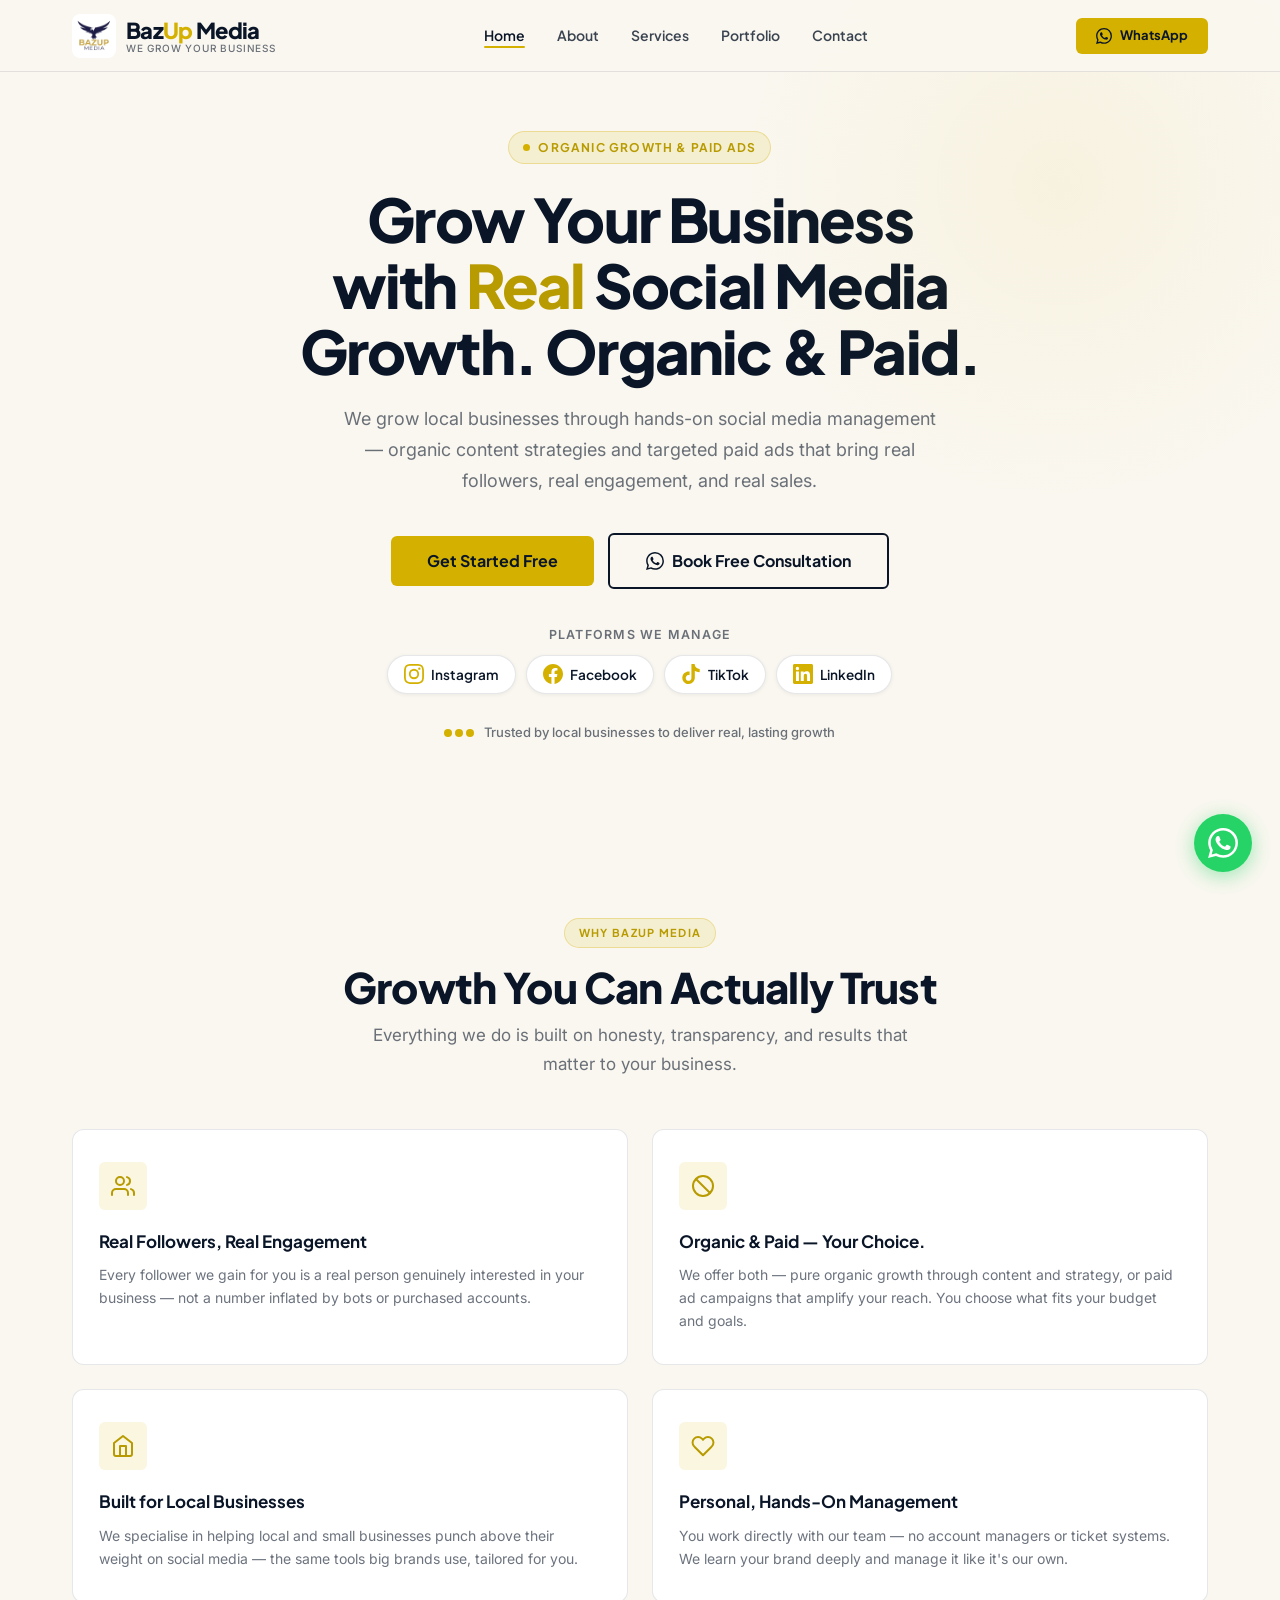
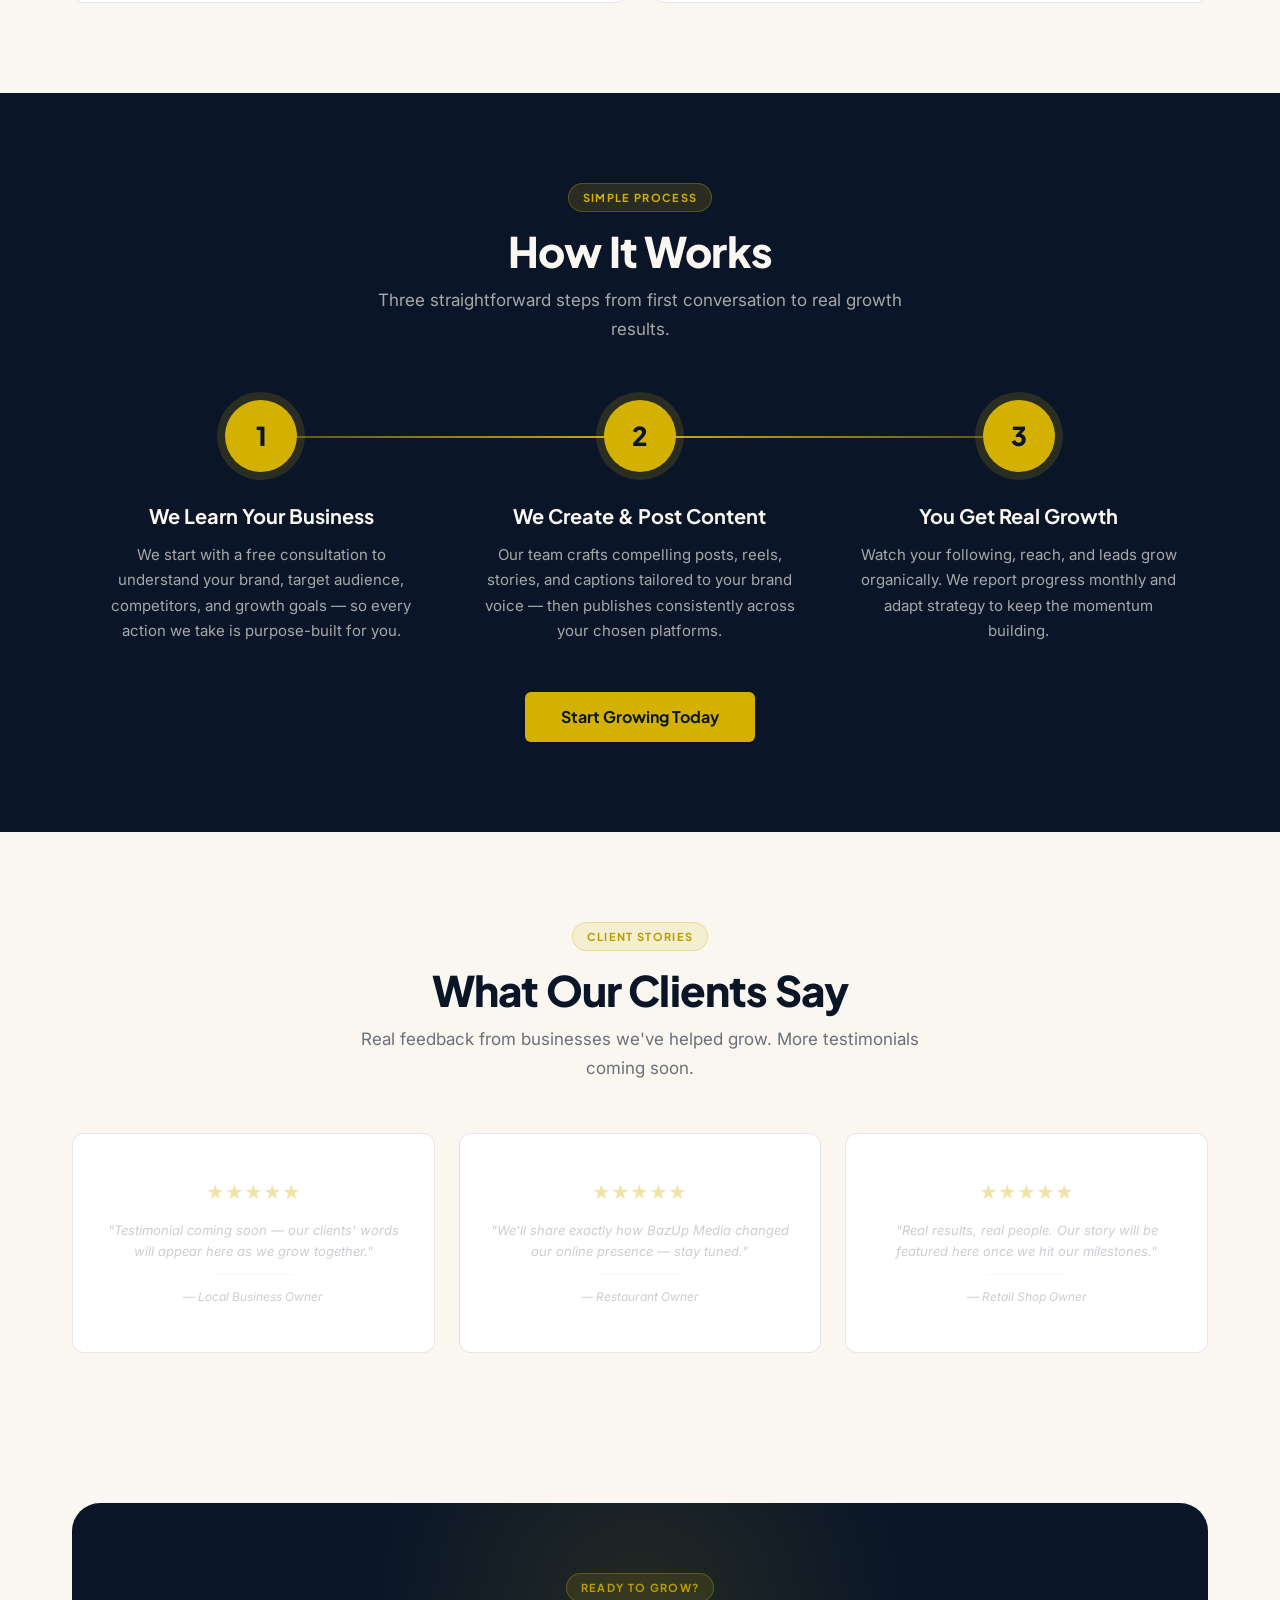
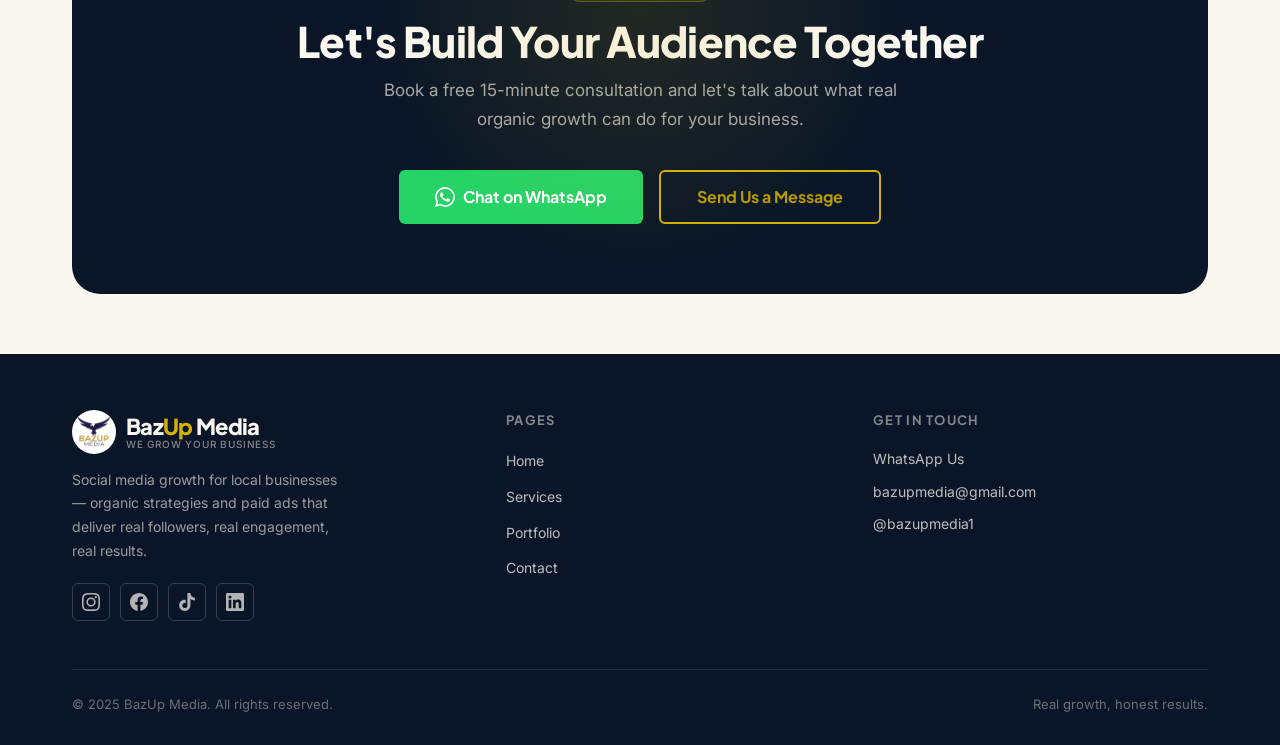
==== commit b63e14b5: "copy: update messaging to reflect organic + paid ads positioning" ====
--- a/index.html
+++ b/index.html
@@ -4,7 +4,7 @@
   <meta charset="UTF-8" />
   <meta name="viewport" content="width=device-width, initial-scale=1.0" />
   <title>BazUp Media — We Grow Your Business</title>
-  <meta name="description" content="BazUp Media is a social media growth agency delivering 100% organic growth for local businesses — real followers, real engagement, no paid ads." />
+  <meta name="description" content="BazUp Media is a social media growth agency delivering organic growth and paid ads for local businesses — real followers, real engagement, real results." />
   <link rel="canonical" href="https://bazupmedia.com/" />
   <link rel="icon" type="image/png" href="assets/favicon.png" />
   <link rel="icon" type="image/x-icon" href="assets/favicon.ico" />
@@ -13,7 +13,7 @@
   <meta property="og:type"        content="website" />
   <meta property="og:site_name"   content="BazUp Media" />
   <meta property="og:title"       content="BazUp Media — We Grow Your Business" />
-  <meta property="og:description" content="100% organic social media growth for local businesses. Real followers, real engagement. No ads. Ever." />
+  <meta property="og:description" content="Organic social media growth + paid advertising for local businesses. Real followers, real engagement, real results." />
   <meta property="og:url"         content="https://bazupmedia.com/" />
   <meta property="og:image"       content="https://bazupmedia.com/assets/og-image.png" />
   <meta property="og:image:width"  content="1200" />
@@ -22,7 +22,7 @@
   <!-- Twitter Card -->
   <meta name="twitter:card"        content="summary_large_image" />
   <meta name="twitter:title"       content="BazUp Media — We Grow Your Business" />
-  <meta name="twitter:description" content="100% organic social media growth for local businesses. Real followers, real engagement. No ads." />
+  <meta name="twitter:description" content="Organic growth + paid ads for local businesses. Real followers, real engagement, real results." />
   <meta name="twitter:image"       content="https://bazupmedia.com/assets/og-image.png" />
   <link rel="preconnect" href="https://fonts.googleapis.com" />
   <link rel="preconnect" href="https://fonts.gstatic.com" crossorigin />
@@ -112,16 +112,16 @@
 <br>
     <!-- Left: copy -->
     <div class="hero-content">
-      <div class="hero-badge">100% Organic Growth</div>
+      <div class="hero-badge">Organic Growth &amp; Paid Ads</div>
 
       <h1 class="hero-title" id="hero-heading">
         Grow Your Business<br>
         with <span class="accent">Real</span> Social Media<br>
-        Growth. No Ads. Ever.
+        Growth. Organic &amp; Paid.
       </h1>
 
       <p class="hero-sub">
-        We build genuine audiences for local businesses through hands-on organic social media management. No paid ads, no fake followers — just real people who care about what you do.
+        We grow local businesses through hands-on social media management — organic content strategies and targeted paid ads that bring real followers, real engagement, and real sales.
       </p>
 
       <div class="hero-actions">
@@ -192,8 +192,8 @@
         <div class="value-icon">
           <svg width="24" height="24" fill="none" stroke="currentColor" stroke-width="2" stroke-linecap="round" stroke-linejoin="round" viewBox="0 0 24 24" aria-hidden="true"><circle cx="12" cy="12" r="10"/><line x1="4.93" y1="4.93" x2="19.07" y2="19.07"/></svg>
         </div>
-        <h3>No Paid Ads. Ever.</h3>
-        <p>We grow your accounts 100% organically. No ad spend required — we bring results through content quality, strategy, and consistent engagement.</p>
+        <h3>Organic &amp; Paid — Your Choice.</h3>
+        <p>We offer both — pure organic growth through content and strategy, or paid ad campaigns that amplify your reach. You choose what fits your budget and goals.</p>
       </div>
 
       <div class="value-card fade-in" data-delay="160">
@@ -327,7 +327,7 @@
             <span class="logo-tagline">We Grow Your Business</span>
           </div>
         </div>
-        <p class="footer-brand-desc">Organic social media growth for local businesses. Real followers, real engagement, zero paid ads.</p>
+        <p class="footer-brand-desc">Social media growth for local businesses — organic strategies and paid ads that deliver real followers, real engagement, real results.</p>
         <div class="footer-socials">
           <!-- Instagram -->
           <a href="https://instagram.com/bazupmedia1" target="_blank" rel="noopener noreferrer" class="social-icon" aria-label="Follow BazUp Media on Instagram">
@@ -372,7 +372,7 @@
 
     <div class="footer-bottom">
       <p>&copy; 2025 BazUp Media. All rights reserved.</p>
-      <p>Organic growth, honest results.</p>
+      <p>Real growth, honest results.</p>
     </div>
   </div>
 </footer>
--- a/css/style.css
+++ b/css/style.css
@@ -1599,16 +1599,72 @@
   color: var(--gold);
 }
 
-/* ── Tier CTA Prompt ─────────────────────────────────── */
-.tier-cta-prompt {
-  font-family: var(--font-head);
-  font-size: 0.95rem;
+/* ── LTO strikethrough price ─────────────────────────── */
+.tier-price-wrap {
+  margin: 12px 0 0;
+}
+.tier-price-original {
+  font-family: var(--font-head);
+  font-size: 1rem;
+  font-weight: 500;
+  color: var(--navy-60);
+  text-decoration: line-through;
+  margin-bottom: 2px;
+}
+.tier-price-wrap .tier-price {
+  margin-top: 0;
+}
+
+/* ── Platform chips ──────────────────────────────────── */
+.platform-chips {
+  display: flex;
+  flex-wrap: wrap;
+  gap: 10px;
+  margin-top: 8px;
+}
+
+.pchip {
+  display: inline-flex;
+  align-items: center;
+  gap: 7px;
+  padding: 9px 16px;
+  border-radius: 100px;
+  border: 1.5px solid var(--border);
+  background: var(--white);
+  font-family: var(--font-head);
+  font-size: 0.875rem;
   font-weight: 600;
-  color: var(--navy-60);
-  margin: 12px 0 0;
-  letter-spacing: 0.01em;
-}
-.tier-card.featured .tier-cta-prompt {
+  color: var(--navy-80);
+  cursor: pointer;
+  transition:
+    border-color 0.18s ease,
+    background 0.18s ease,
+    color 0.18s ease,
+    box-shadow 0.18s ease;
+  user-select: none;
+  -webkit-tap-highlight-color: transparent;
+}
+
+.pchip svg {
+  flex-shrink: 0;
+  opacity: 0.5;
+  transition: opacity 0.18s ease;
+}
+
+.pchip:hover {
+  border-color: var(--gold);
+  color: var(--navy);
+}
+
+.pchip.selected {
+  background: var(--navy);
+  border-color: var(--navy);
+  color: var(--bg);
+  box-shadow: 0 2px 8px rgba(10, 22, 40, 0.18);
+}
+
+.pchip.selected svg {
+  opacity: 1;
   color: var(--gold);
-  opacity: 0.85;
-}
+}
+
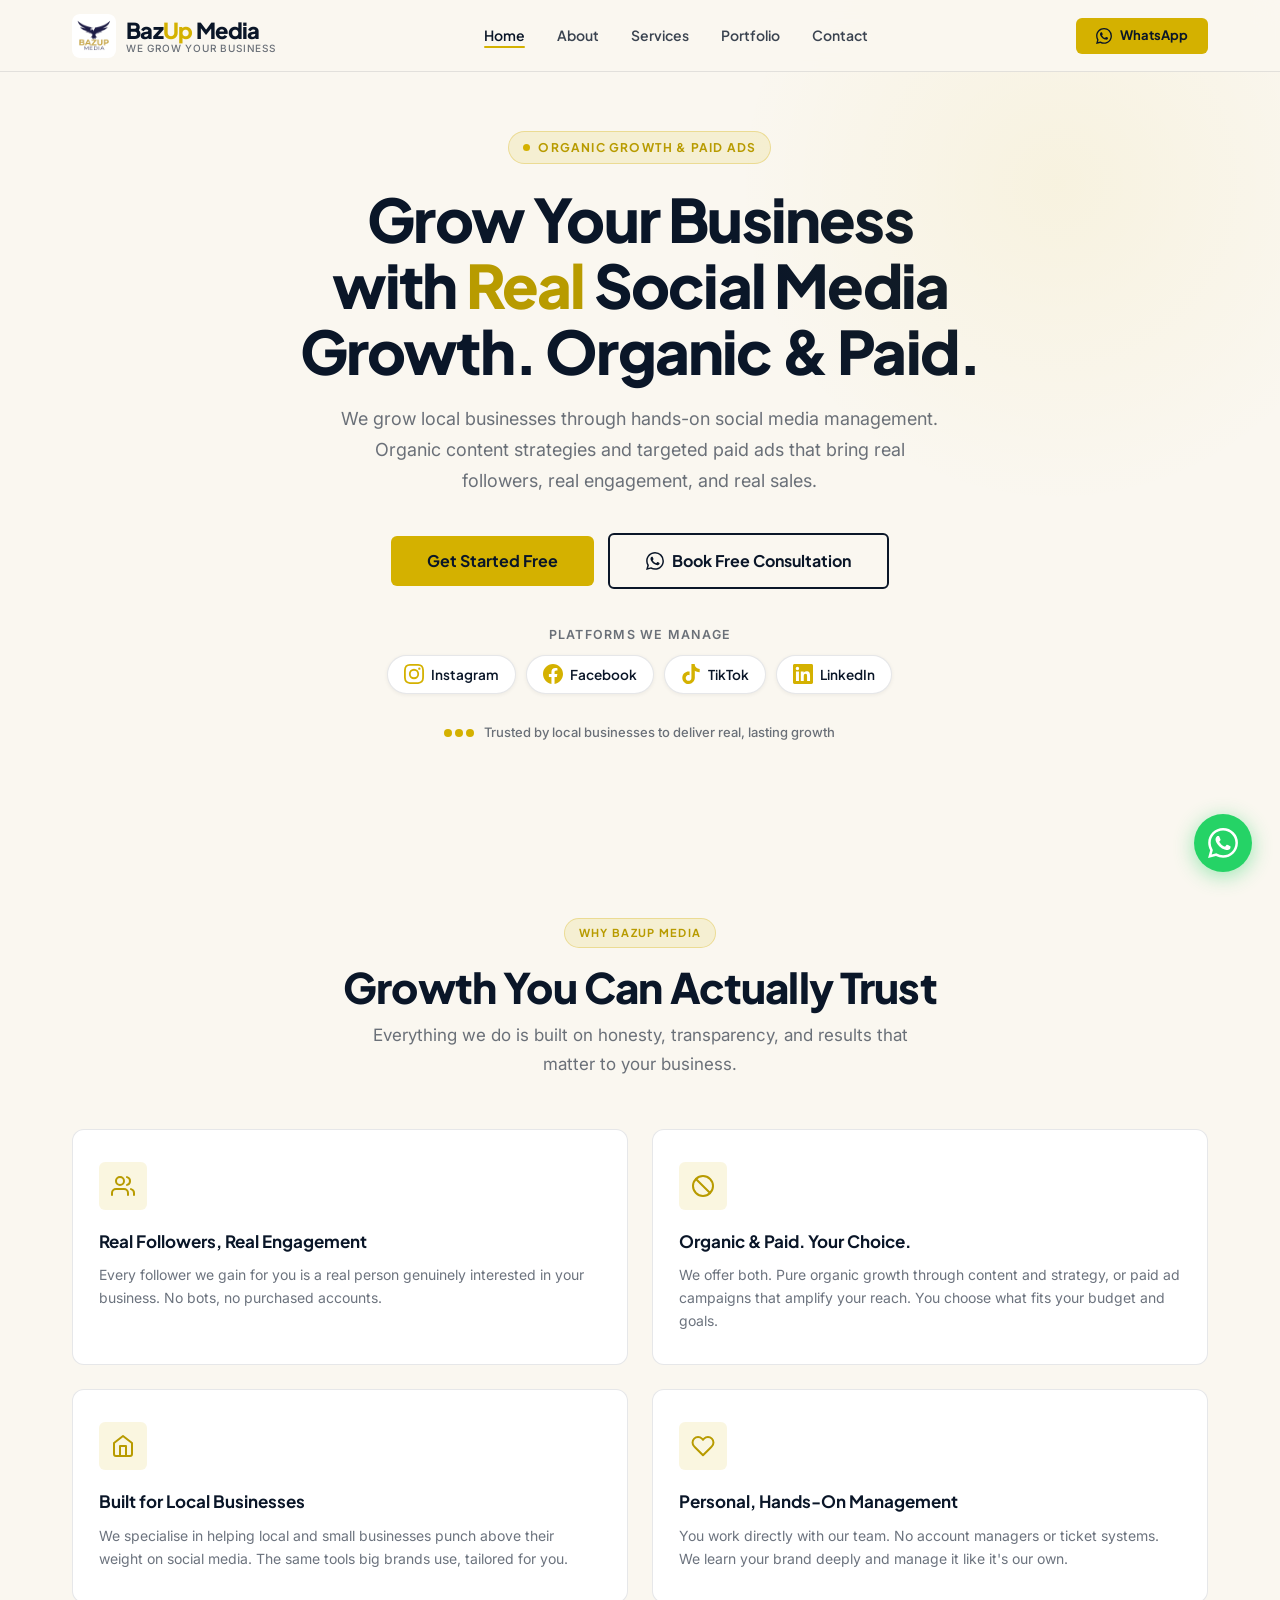
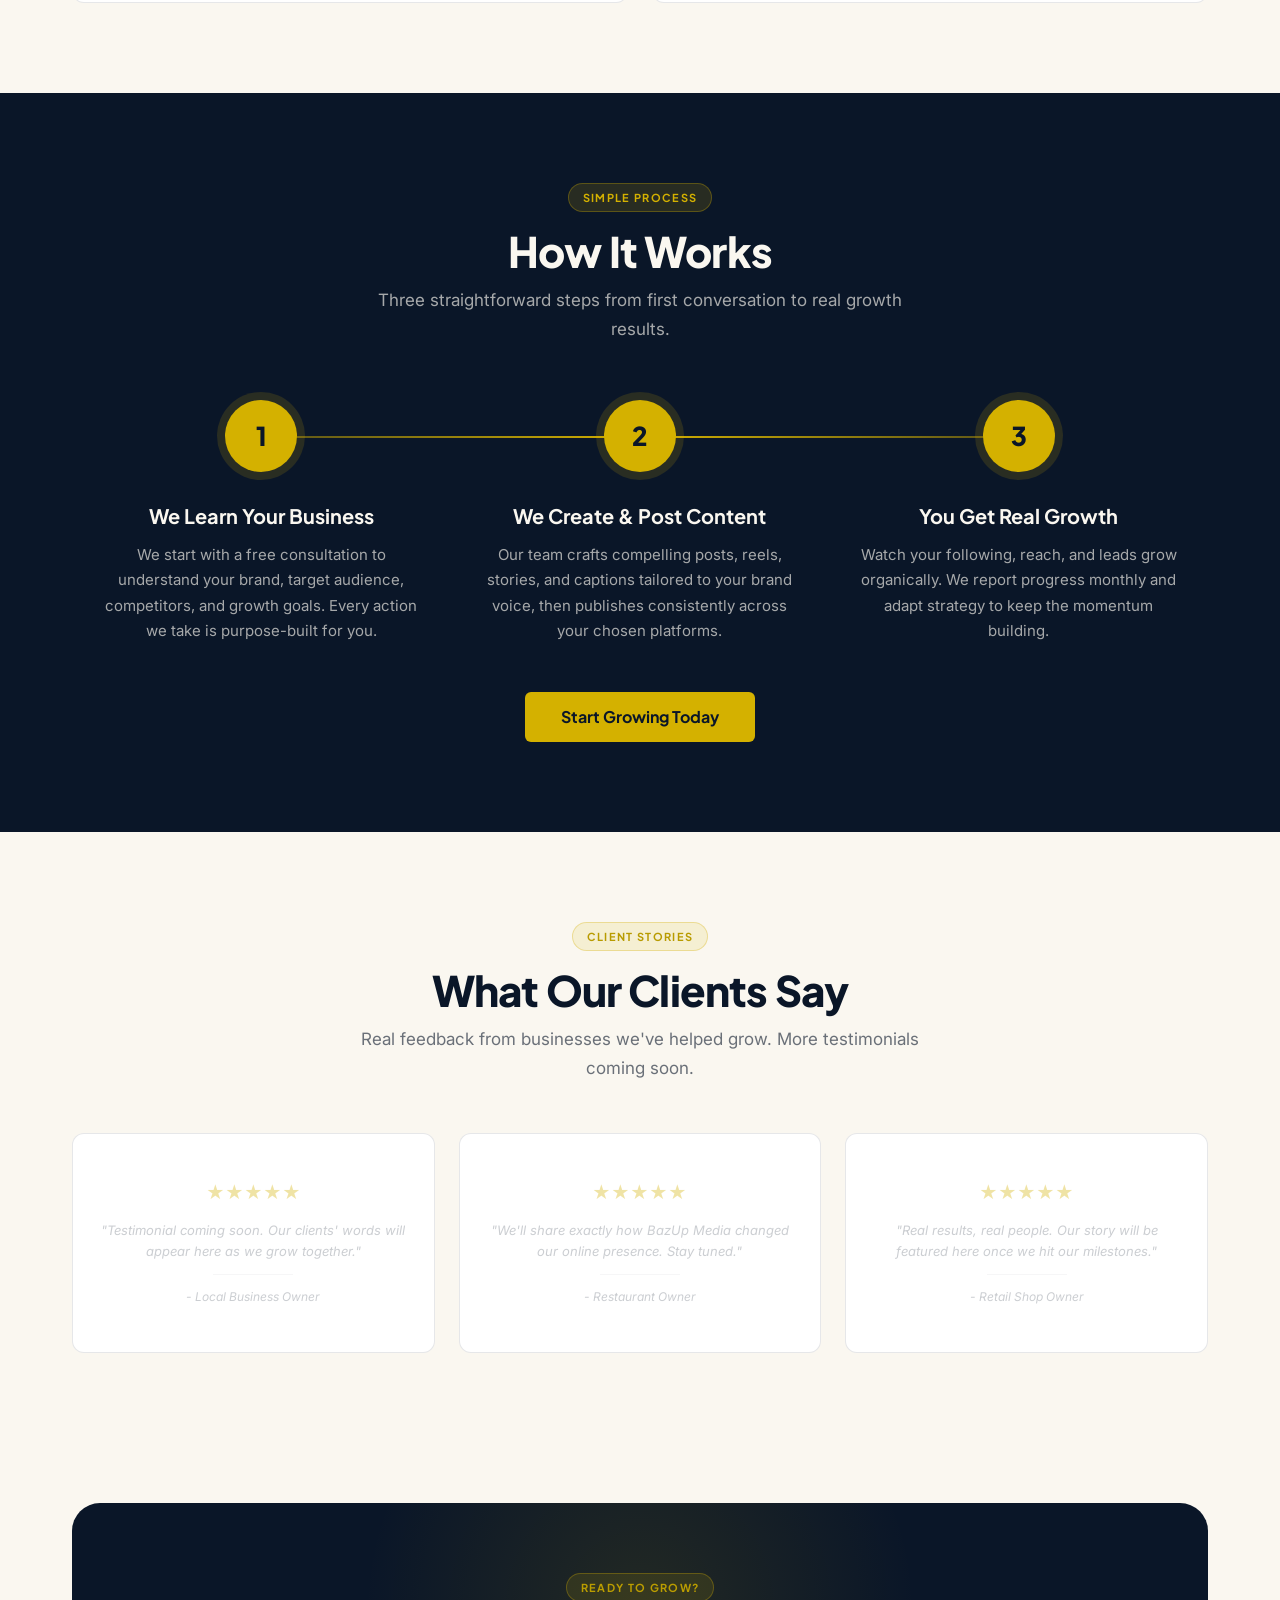
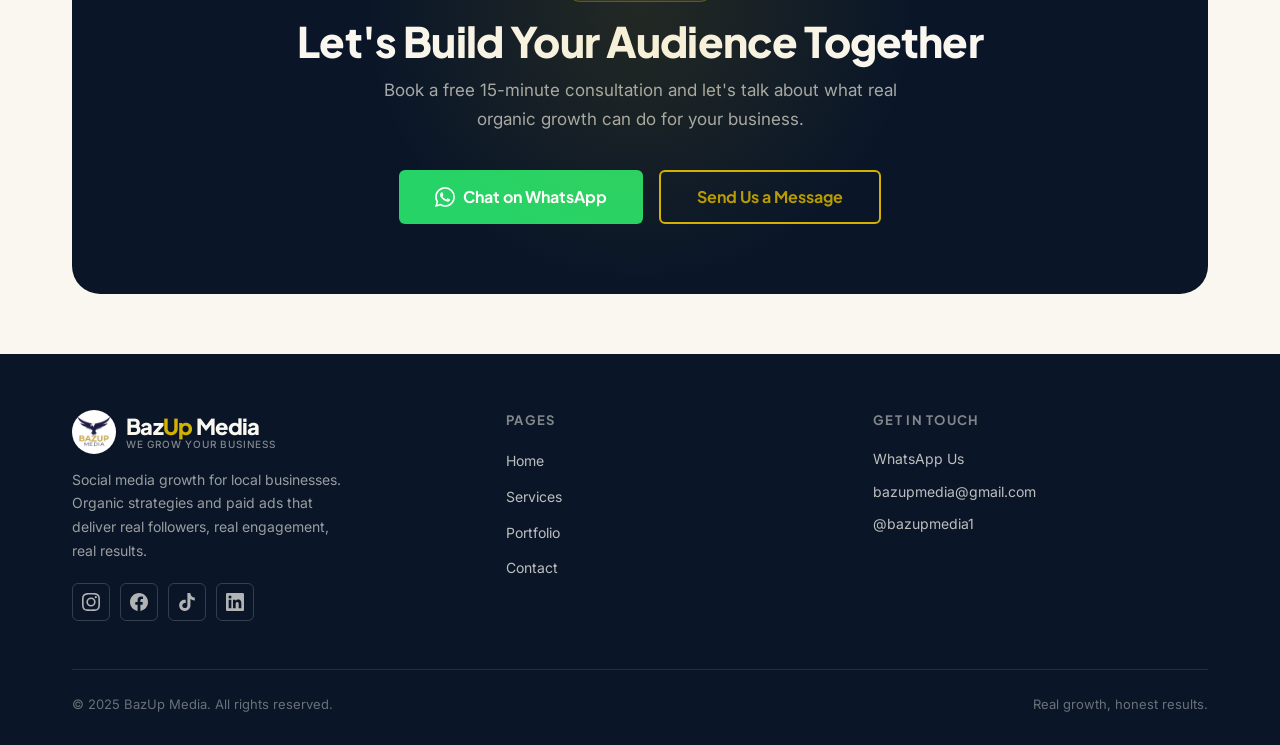
==== commit 3a2da3e5: "copy: remove em dashes from all visible page copy" ====
--- a/index.html
+++ b/index.html
@@ -4,7 +4,7 @@
   <meta charset="UTF-8" />
   <meta name="viewport" content="width=device-width, initial-scale=1.0" />
   <title>BazUp Media — We Grow Your Business</title>
-  <meta name="description" content="BazUp Media is a social media growth agency delivering organic growth and paid ads for local businesses — real followers, real engagement, real results." />
+  <meta name="description" content="BazUp Media is a social media growth agency delivering organic growth and paid ads for local businesses. Real followers, real engagement, real results." />
   <link rel="canonical" href="https://bazupmedia.com/" />
   <link rel="icon" type="image/png" href="assets/favicon.png" />
   <link rel="icon" type="image/x-icon" href="assets/favicon.ico" />
@@ -121,7 +121,7 @@
       </h1>
 
       <p class="hero-sub">
-        We grow local businesses through hands-on social media management — organic content strategies and targeted paid ads that bring real followers, real engagement, and real sales.
+        We grow local businesses through hands-on social media management. Organic content strategies and targeted paid ads that bring real followers, real engagement, and real sales.
       </p>
 
       <div class="hero-actions">
@@ -185,15 +185,15 @@
           <svg width="24" height="24" fill="none" stroke="currentColor" stroke-width="2" stroke-linecap="round" stroke-linejoin="round" viewBox="0 0 24 24" aria-hidden="true"><path d="M17 21v-2a4 4 0 0 0-4-4H5a4 4 0 0 0-4 4v2"/><circle cx="9" cy="7" r="4"/><path d="M23 21v-2a4 4 0 0 0-3-3.87"/><path d="M16 3.13a4 4 0 0 1 0 7.75"/></svg>
         </div>
         <h3>Real Followers, Real Engagement</h3>
-        <p>Every follower we gain for you is a real person genuinely interested in your business — not a number inflated by bots or purchased accounts.</p>
+        <p>Every follower we gain for you is a real person genuinely interested in your business. No bots, no purchased accounts.</p>
       </div>
 
       <div class="value-card fade-in" data-delay="80">
         <div class="value-icon">
           <svg width="24" height="24" fill="none" stroke="currentColor" stroke-width="2" stroke-linecap="round" stroke-linejoin="round" viewBox="0 0 24 24" aria-hidden="true"><circle cx="12" cy="12" r="10"/><line x1="4.93" y1="4.93" x2="19.07" y2="19.07"/></svg>
         </div>
-        <h3>Organic &amp; Paid — Your Choice.</h3>
-        <p>We offer both — pure organic growth through content and strategy, or paid ad campaigns that amplify your reach. You choose what fits your budget and goals.</p>
+        <h3>Organic &amp; Paid. Your Choice.</h3>
+        <p>We offer both. Pure organic growth through content and strategy, or paid ad campaigns that amplify your reach. You choose what fits your budget and goals.</p>
       </div>
 
       <div class="value-card fade-in" data-delay="160">
@@ -201,7 +201,7 @@
           <svg width="24" height="24" fill="none" stroke="currentColor" stroke-width="2" stroke-linecap="round" stroke-linejoin="round" viewBox="0 0 24 24" aria-hidden="true"><path d="M3 9l9-7 9 7v11a2 2 0 0 1-2 2H5a2 2 0 0 1-2-2z"/><polyline points="9 22 9 12 15 12 15 22"/></svg>
         </div>
         <h3>Built for Local Businesses</h3>
-        <p>We specialise in helping local and small businesses punch above their weight on social media — the same tools big brands use, tailored for you.</p>
+        <p>We specialise in helping local and small businesses punch above their weight on social media. The same tools big brands use, tailored for you.</p>
       </div>
 
       <div class="value-card fade-in" data-delay="240">
@@ -209,7 +209,7 @@
           <svg width="24" height="24" fill="none" stroke="currentColor" stroke-width="2" stroke-linecap="round" stroke-linejoin="round" viewBox="0 0 24 24" aria-hidden="true"><path d="M20.84 4.61a5.5 5.5 0 0 0-7.78 0L12 5.67l-1.06-1.06a5.5 5.5 0 0 0-7.78 7.78l1.06 1.06L12 21.23l7.78-7.78 1.06-1.06a5.5 5.5 0 0 0 0-7.78z"/></svg>
         </div>
         <h3>Personal, Hands-On Management</h3>
-        <p>You work directly with our team — no account managers or ticket systems. We learn your brand deeply and manage it like it's our own.</p>
+        <p>You work directly with our team. No account managers or ticket systems. We learn your brand deeply and manage it like it's our own.</p>
       </div>
     </div>
   </div>
@@ -226,13 +226,13 @@
       <div class="hiw-step fade-in-up" data-delay="0" role="listitem">
         <div class="hiw-num">1</div>
         <h3>We Learn Your Business</h3>
-        <p>We start with a free consultation to understand your brand, target audience, competitors, and growth goals — so every action we take is purpose-built for you.</p>
+        <p>We start with a free consultation to understand your brand, target audience, competitors, and growth goals. Every action we take is purpose-built for you.</p>
       </div>
 
       <div class="hiw-step fade-in-up" data-delay="120" role="listitem">
         <div class="hiw-num">2</div>
         <h3>We Create &amp; Post Content</h3>
-        <p>Our team crafts compelling posts, reels, stories, and captions tailored to your brand voice — then publishes consistently across your chosen platforms.</p>
+        <p>Our team crafts compelling posts, reels, stories, and captions tailored to your brand voice, then publishes consistently across your chosen platforms.</p>
       </div>
 
       <div class="hiw-step fade-in-up" data-delay="240" role="listitem">
@@ -262,9 +262,9 @@
       <article class="testimonial-card fade-in" data-delay="0" aria-label="Testimonial placeholder">
         <div class="testimonial-placeholder">
           <div class="tp-stars" aria-label="5 stars">★★★★★</div>
-          <p>"Testimonial coming soon — our clients' words will appear here as we grow together."</p>
+          <p>"Testimonial coming soon. Our clients' words will appear here as we grow together."</p>
           <div style="width:80px;height:1px;background:var(--border);"></div>
-          <p style="font-size:12px;">— Local Business Owner</p>
+          <p style="font-size:12px;">- Local Business Owner</p>
         </div>
       </article>
 
@@ -272,9 +272,9 @@
       <article class="testimonial-card fade-in" data-delay="80" aria-label="Testimonial placeholder">
         <div class="testimonial-placeholder">
           <div class="tp-stars" aria-label="5 stars">★★★★★</div>
-          <p>"We'll share exactly how BazUp Media changed our online presence — stay tuned."</p>
+          <p>"We'll share exactly how BazUp Media changed our online presence. Stay tuned."</p>
           <div style="width:80px;height:1px;background:var(--border);"></div>
-          <p style="font-size:12px;">— Restaurant Owner</p>
+          <p style="font-size:12px;">- Restaurant Owner</p>
         </div>
       </article>
 
@@ -284,7 +284,7 @@
           <div class="tp-stars" aria-label="5 stars">★★★★★</div>
           <p>"Real results, real people. Our story will be featured here once we hit our milestones."</p>
           <div style="width:80px;height:1px;background:var(--border);"></div>
-          <p style="font-size:12px;">— Retail Shop Owner</p>
+          <p style="font-size:12px;">- Retail Shop Owner</p>
         </div>
       </article>
     </div>
@@ -327,7 +327,7 @@
             <span class="logo-tagline">We Grow Your Business</span>
           </div>
         </div>
-        <p class="footer-brand-desc">Social media growth for local businesses — organic strategies and paid ads that deliver real followers, real engagement, real results.</p>
+        <p class="footer-brand-desc">Social media growth for local businesses. Organic strategies and paid ads that deliver real followers, real engagement, real results.</p>
         <div class="footer-socials">
           <!-- Instagram -->
           <a href="https://instagram.com/bazupmedia1" target="_blank" rel="noopener noreferrer" class="social-icon" aria-label="Follow BazUp Media on Instagram">
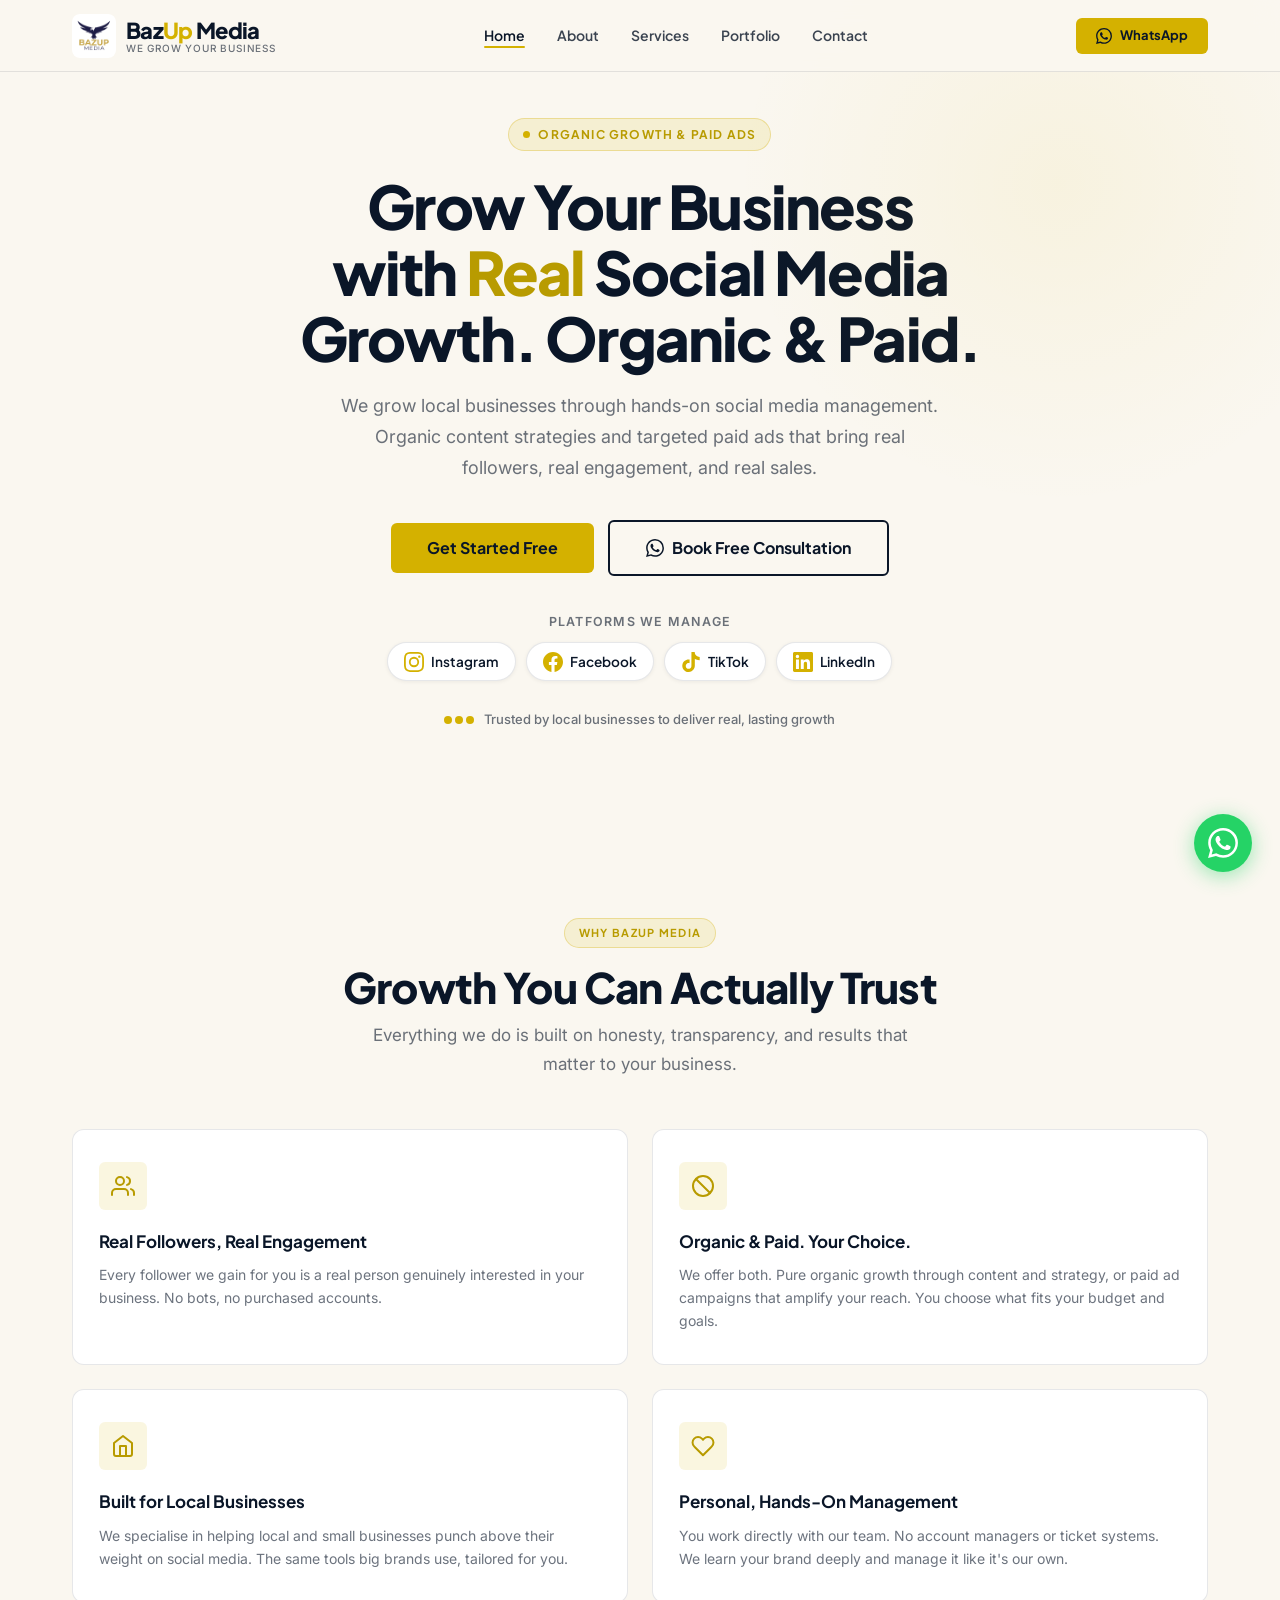
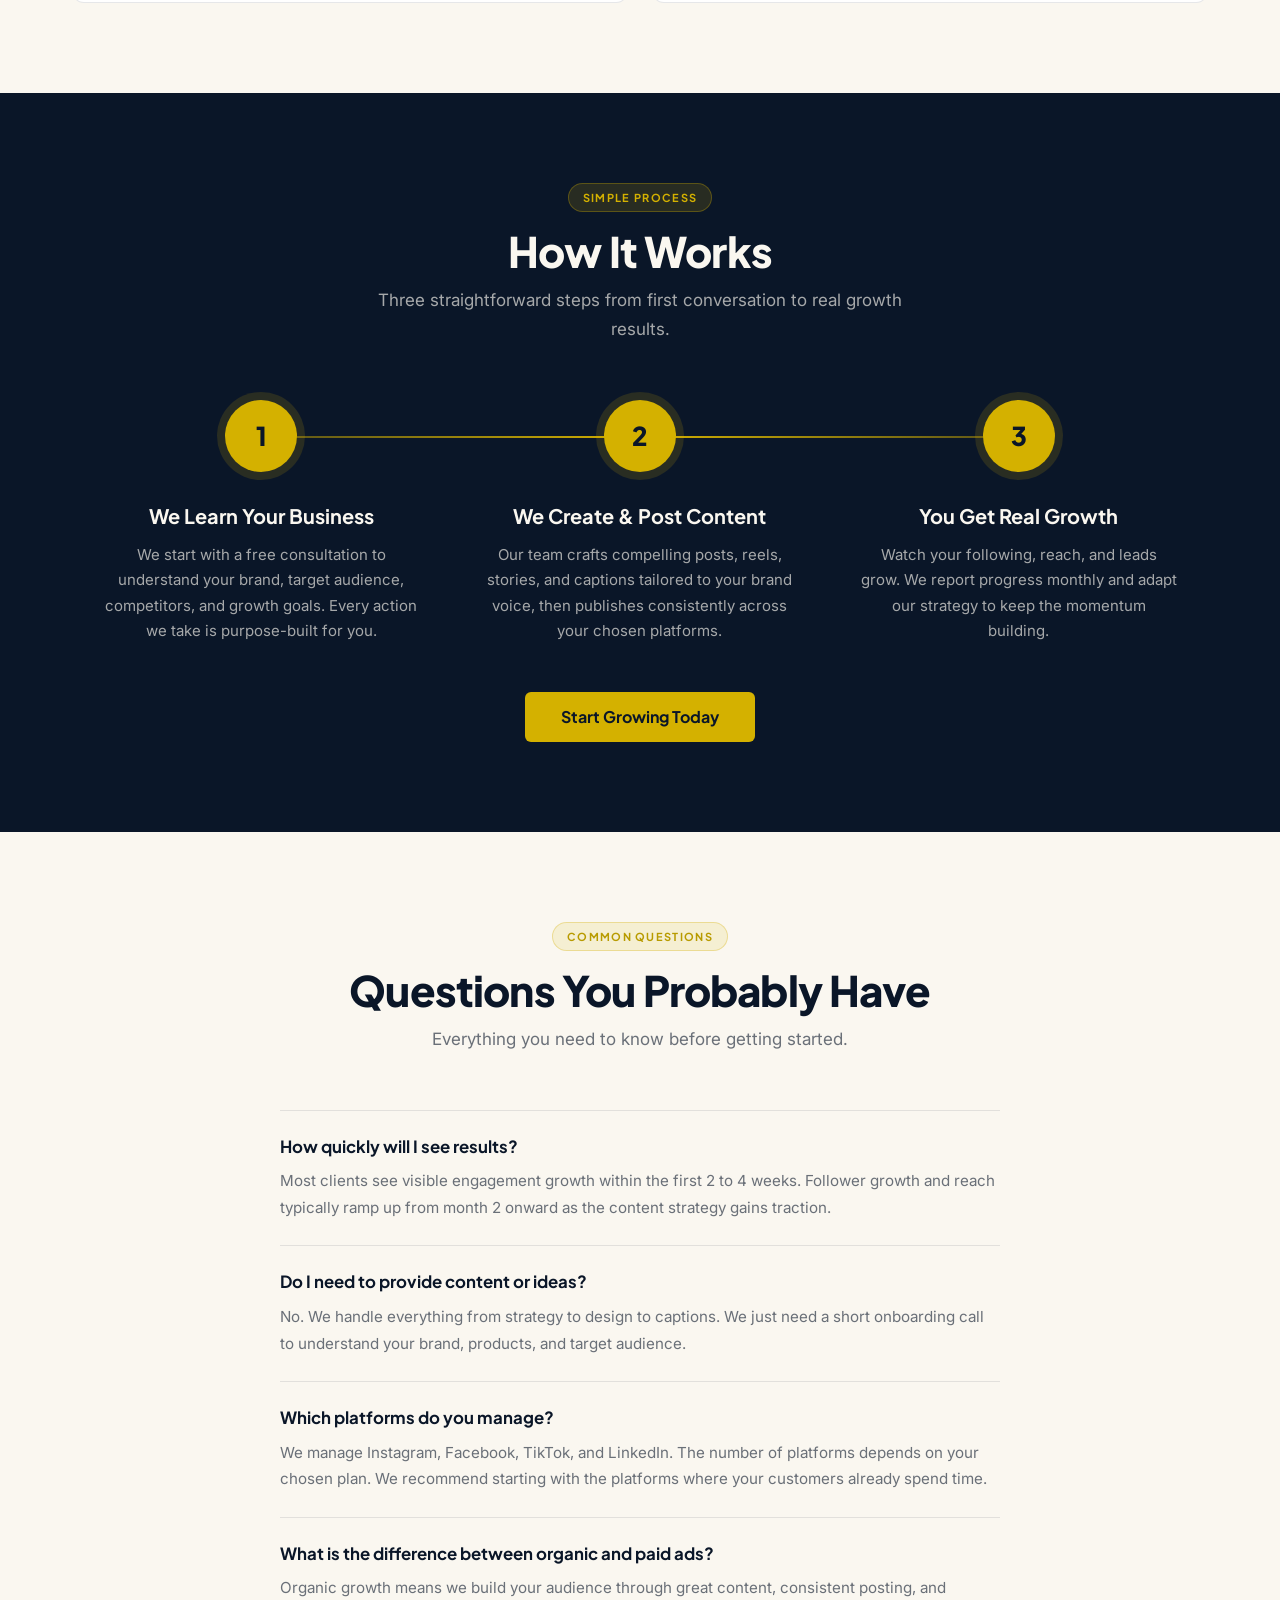
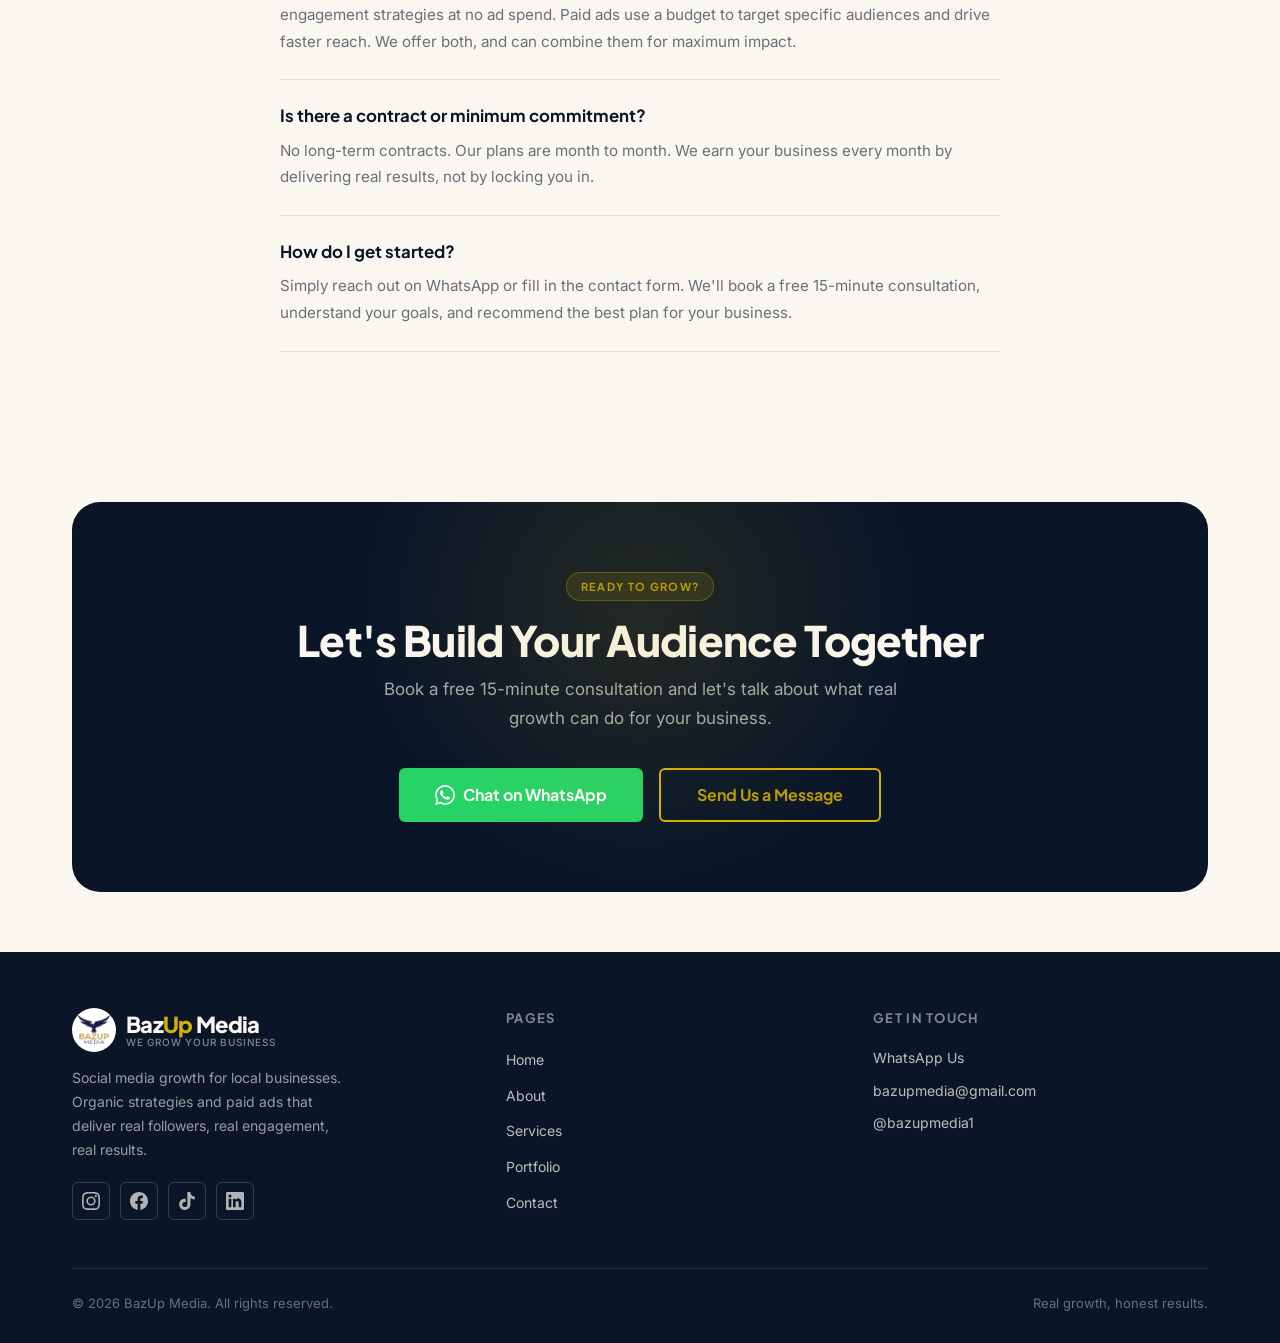
==== commit e0164e89: "chore: final polish before client delivery" ====
--- a/index.html
+++ b/index.html
@@ -109,7 +109,6 @@
 <main>
 <section class="hero page-top" aria-labelledby="hero-heading">
   <div class="container hero-inner">
-<br>
     <!-- Left: copy -->
     <div class="hero-content">
       <div class="hero-badge">Organic Growth &amp; Paid Ads</div>
@@ -238,7 +237,7 @@
       <div class="hiw-step fade-in-up" data-delay="240" role="listitem">
         <div class="hiw-num">3</div>
         <h3>You Get Real Growth</h3>
-        <p>Watch your following, reach, and leads grow organically. We report progress monthly and adapt strategy to keep the momentum building.</p>
+        <p>Watch your following, reach, and leads grow. We report progress monthly and adapt our strategy to keep the momentum building.</p>
       </div>
     </div>
 
@@ -249,44 +248,46 @@
 </section>
 
 <!-- ░░ TESTIMONIALS ░░░░░░░░░░░░░░░░░░░░░░░░░░░░░░░░░░░░ -->
-<section class="section" aria-labelledby="testimonials-heading">
+<section class="section" aria-labelledby="faq-heading">
   <div class="container">
     <div class="text-center">
-      <span class="tag">Client Stories</span>
-      <h2 class="section-heading" id="testimonials-heading">What Our Clients Say</h2>
-      <p class="section-sub centered">Real feedback from businesses we've helped grow. More testimonials coming soon.</p>
-    </div>
-
-    <div class="testimonials-grid">
-      <!-- Placeholder Card 1 -->
-      <article class="testimonial-card fade-in" data-delay="0" aria-label="Testimonial placeholder">
-        <div class="testimonial-placeholder">
-          <div class="tp-stars" aria-label="5 stars">★★★★★</div>
-          <p>"Testimonial coming soon. Our clients' words will appear here as we grow together."</p>
-          <div style="width:80px;height:1px;background:var(--border);"></div>
-          <p style="font-size:12px;">- Local Business Owner</p>
-        </div>
-      </article>
-
-      <!-- Placeholder Card 2 -->
-      <article class="testimonial-card fade-in" data-delay="80" aria-label="Testimonial placeholder">
-        <div class="testimonial-placeholder">
-          <div class="tp-stars" aria-label="5 stars">★★★★★</div>
-          <p>"We'll share exactly how BazUp Media changed our online presence. Stay tuned."</p>
-          <div style="width:80px;height:1px;background:var(--border);"></div>
-          <p style="font-size:12px;">- Restaurant Owner</p>
-        </div>
-      </article>
-
-      <!-- Placeholder Card 3 -->
-      <article class="testimonial-card fade-in" data-delay="160" aria-label="Testimonial placeholder">
-        <div class="testimonial-placeholder">
-          <div class="tp-stars" aria-label="5 stars">★★★★★</div>
-          <p>"Real results, real people. Our story will be featured here once we hit our milestones."</p>
-          <div style="width:80px;height:1px;background:var(--border);"></div>
-          <p style="font-size:12px;">- Retail Shop Owner</p>
-        </div>
-      </article>
+      <span class="tag">Common Questions</span>
+      <h2 class="section-heading" id="faq-heading">Questions You Probably Have</h2>
+      <p class="section-sub centered">Everything you need to know before getting started.</p>
+    </div>
+
+    <div class="faq-list" role="list">
+
+      <div class="faq-item fade-in" data-delay="0" role="listitem">
+        <h3 class="faq-q">How quickly will I see results?</h3>
+        <p class="faq-a">Most clients see visible engagement growth within the first 2 to 4 weeks. Follower growth and reach typically ramp up from month 2 onward as the content strategy gains traction.</p>
+      </div>
+
+      <div class="faq-item fade-in" data-delay="60" role="listitem">
+        <h3 class="faq-q">Do I need to provide content or ideas?</h3>
+        <p class="faq-a">No. We handle everything from strategy to design to captions. We just need a short onboarding call to understand your brand, products, and target audience.</p>
+      </div>
+
+      <div class="faq-item fade-in" data-delay="120" role="listitem">
+        <h3 class="faq-q">Which platforms do you manage?</h3>
+        <p class="faq-a">We manage Instagram, Facebook, TikTok, and LinkedIn. The number of platforms depends on your chosen plan. We recommend starting with the platforms where your customers already spend time.</p>
+      </div>
+
+      <div class="faq-item fade-in" data-delay="180" role="listitem">
+        <h3 class="faq-q">What is the difference between organic and paid ads?</h3>
+        <p class="faq-a">Organic growth means we build your audience through great content, consistent posting, and engagement strategies at no ad spend. Paid ads use a budget to target specific audiences and drive faster reach. We offer both, and can combine them for maximum impact.</p>
+      </div>
+
+      <div class="faq-item fade-in" data-delay="240" role="listitem">
+        <h3 class="faq-q">Is there a contract or minimum commitment?</h3>
+        <p class="faq-a">No long-term contracts. Our plans are month to month. We earn your business every month by delivering real results, not by locking you in.</p>
+      </div>
+
+      <div class="faq-item fade-in" data-delay="300" role="listitem">
+        <h3 class="faq-q">How do I get started?</h3>
+        <p class="faq-a">Simply reach out on WhatsApp or fill in the contact form. We'll book a free 15-minute consultation, understand your goals, and recommend the best plan for your business.</p>
+      </div>
+
     </div>
   </div>
 </section>
@@ -297,7 +298,7 @@
     <div class="cta-banner">
       <span class="tag">Ready to Grow?</span>
       <h2 class="section-heading" id="final-cta-heading">Let's Build Your Audience Together</h2>
-      <p class="section-sub">Book a free 15-minute consultation and let's talk about what real organic growth can do for your business.</p>
+      <p class="section-sub">Book a free 15-minute consultation and let's talk about what real growth can do for your business.</p>
       <div class="cta-actions">
         <a href="https://wa.me/923270880908" target="_blank" rel="noopener noreferrer" class="btn btn-whatsapp btn-lg" id="cta-whatsapp-btn">
           <svg width="20" height="20" viewBox="0 0 24 24" fill="currentColor" aria-hidden="true"><path d="M17.472 14.382c-.297-.149-1.758-.867-2.03-.967-.273-.099-.471-.148-.67.15-.197.297-.767.966-.94 1.164-.173.199-.347.223-.644.075-.297-.15-1.255-.463-2.39-1.475-.883-.788-1.48-1.761-1.653-2.059-.173-.297-.018-.458.13-.606.134-.133.298-.347.446-.52.149-.174.198-.298.298-.497.099-.198.05-.371-.025-.52-.075-.149-.669-1.612-.916-2.207-.242-.579-.487-.5-.669-.51-.173-.008-.371-.01-.57-.01-.198 0-.52.074-.792.372-.272.297-1.04 1.016-1.04 2.479 0 1.462 1.065 2.875 1.213 3.074.149.198 2.096 3.2 5.077 4.487.709.306 1.262.489 1.694.625.712.227 1.36.195 1.871.118.571-.085 1.758-.719 2.006-1.413.248-.694.248-1.289.173-1.413-.074-.124-.272-.198-.57-.347m-5.421 7.403h-.004a9.87 9.87 0 01-5.031-1.378l-.361-.214-3.741.982.998-3.648-.235-.374a9.86 9.86 0 01-1.51-5.26c.001-5.45 4.436-9.884 9.888-9.884 2.64 0 5.122 1.03 6.988 2.898a9.825 9.825 0 012.893 6.994c-.003 5.45-4.437 9.884-9.885 9.884m8.413-18.297A11.815 11.815 0 0012.05 0C5.495 0 .16 5.335.157 11.892c0 2.096.547 4.142 1.588 5.945L.057 24l6.305-1.654a11.882 11.882 0 005.683 1.448h.005c6.554 0 11.89-5.335 11.893-11.893a11.821 11.821 0 00-3.48-8.413z"/></svg>
@@ -353,6 +354,7 @@
         <h4>Pages</h4>
         <ul>
           <li><a href="index.html">Home</a></li>
+          <li><a href="about.html">About</a></li>
           <li><a href="services.html">Services</a></li>
           <li><a href="portfolio.html">Portfolio</a></li>
           <li><a href="contact.html">Contact</a></li>
@@ -371,7 +373,7 @@
     </div>
 
     <div class="footer-bottom">
-      <p>&copy; 2025 BazUp Media. All rights reserved.</p>
+      <p>&copy; 2026 BazUp Media. All rights reserved.</p>
       <p>Real growth, honest results.</p>
     </div>
   </div>
--- a/css/style.css
+++ b/css/style.css
@@ -1668,3 +1668,79 @@
   color: var(--gold);
 }
 
+/* ── FAQ Section ─────────────────────────────────────── */
+.faq-list {
+  max-width: 720px;
+  margin: 56px auto 0;
+  display: flex;
+  flex-direction: column;
+  gap: 0;
+}
+
+.faq-item {
+  padding: 24px 0;
+  border-bottom: 1px solid var(--border);
+}
+
+.faq-item:first-child {
+  border-top: 1px solid var(--border);
+}
+
+.faq-q {
+  font-family: var(--font-head);
+  font-size: 1.05rem;
+  font-weight: 700;
+  color: var(--navy);
+  margin-bottom: 10px;
+  line-height: 1.4;
+}
+
+.faq-a {
+  font-size: 0.95rem;
+  color: var(--navy-60);
+  line-height: 1.75;
+  margin: 0;
+}
+
+/* ── Portfolio Showcase Cards ────────────────────────── */
+.portfolio-showcase {
+  display: grid;
+  grid-template-columns: repeat(auto-fit, minmax(280px, 1fr));
+  gap: 24px;
+  margin-top: 40px;
+}
+
+.showcase-card {
+  background: var(--white);
+  border: 1px solid var(--border);
+  border-radius: var(--radius-md);
+  padding: 28px 24px;
+  transition: box-shadow 0.2s ease, transform 0.2s ease;
+}
+
+.showcase-card:hover {
+  box-shadow: var(--shadow-md);
+  transform: translateY(-2px);
+}
+
+.sc-icon {
+  font-size: 28px;
+  margin-bottom: 14px;
+  display: block;
+}
+
+.showcase-card h4 {
+  font-family: var(--font-head);
+  font-size: 1rem;
+  font-weight: 700;
+  color: var(--navy);
+  margin-bottom: 8px;
+}
+
+.showcase-card p {
+  font-size: 0.9rem;
+  color: var(--navy-60);
+  line-height: 1.7;
+  margin: 0;
+}
+
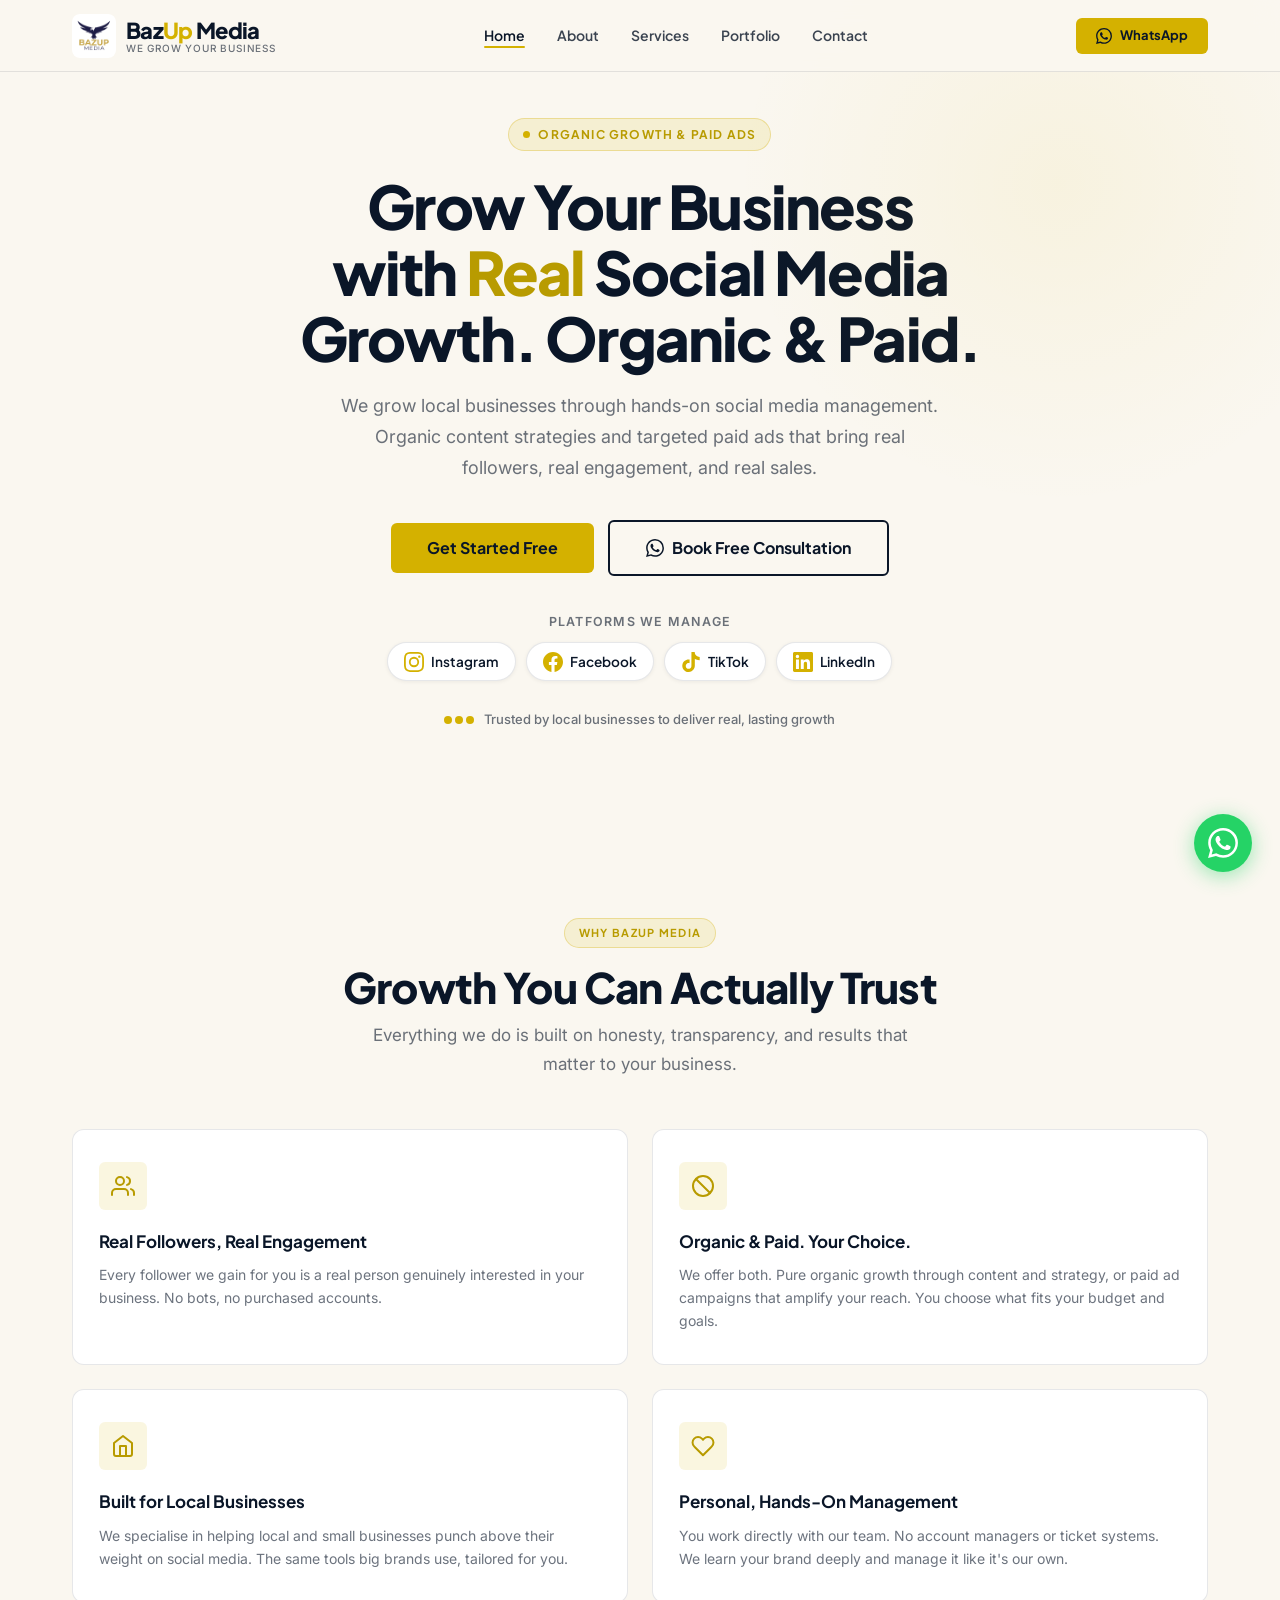
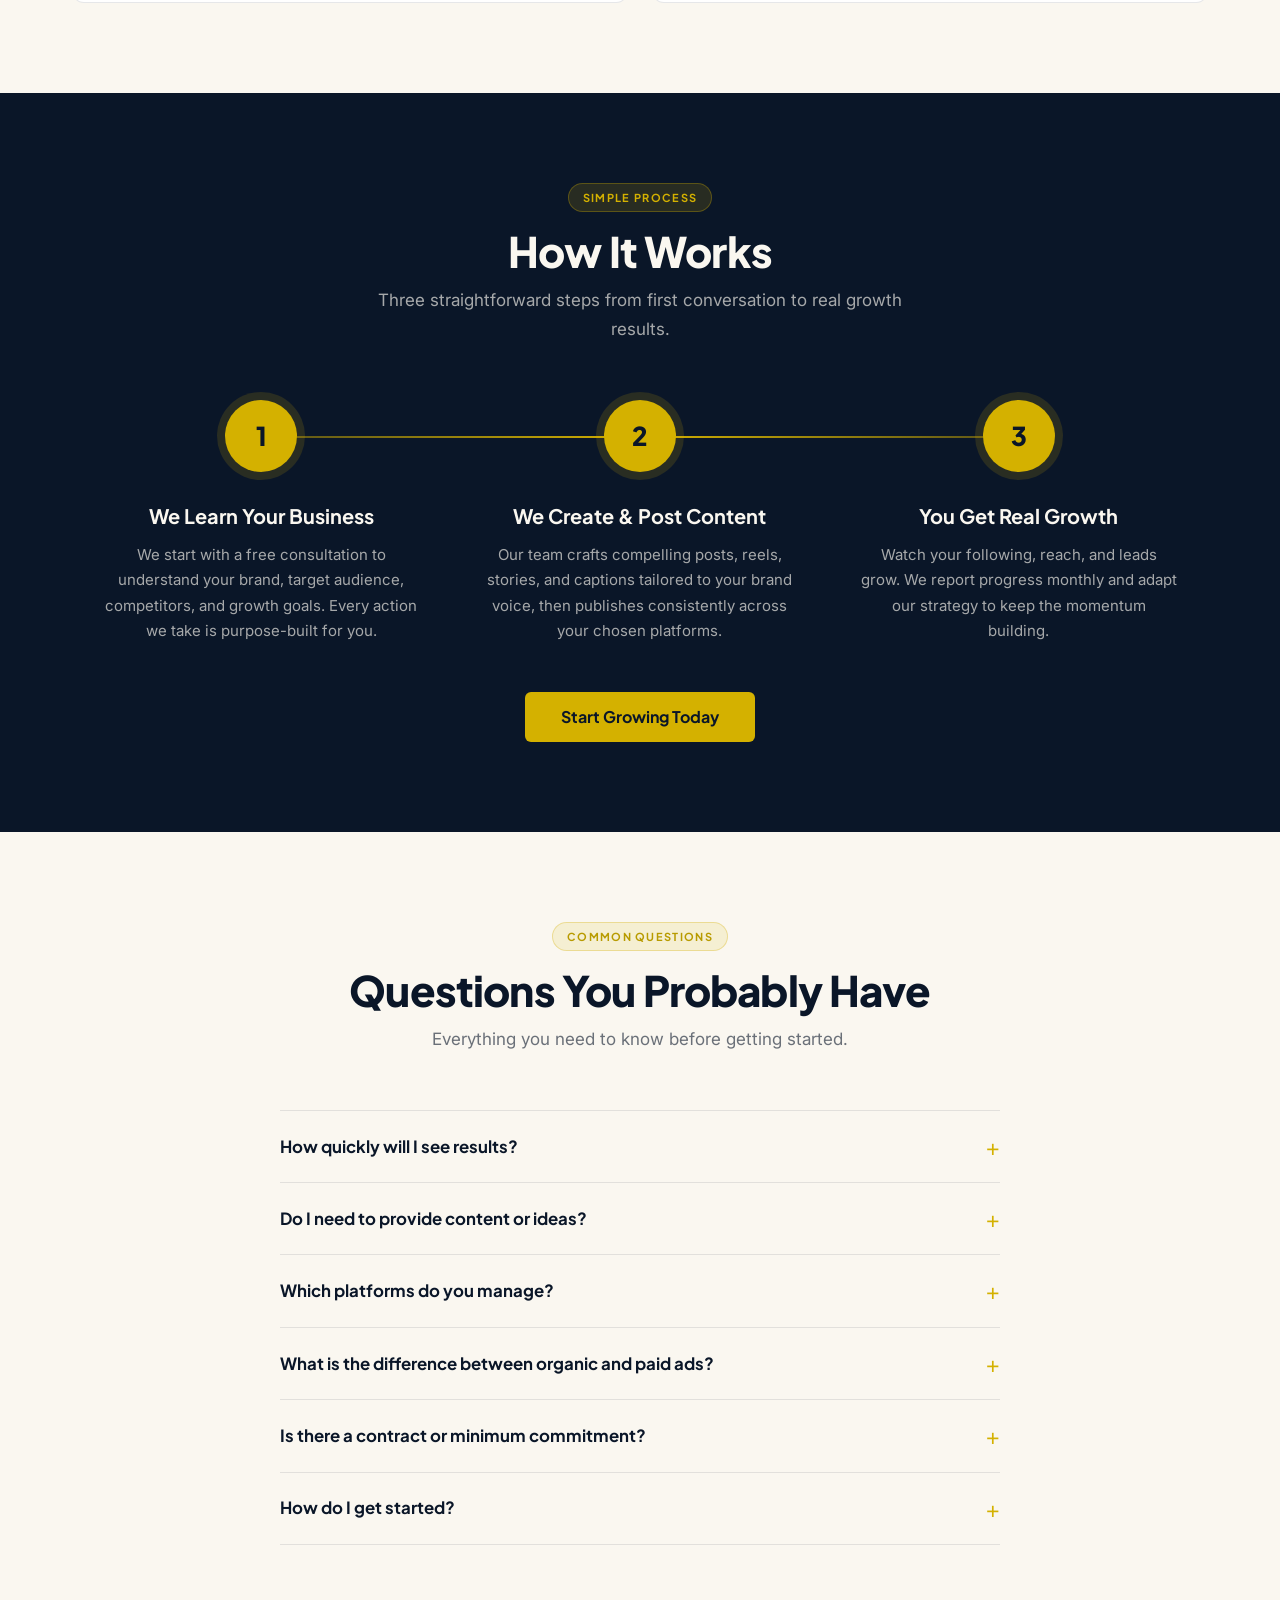
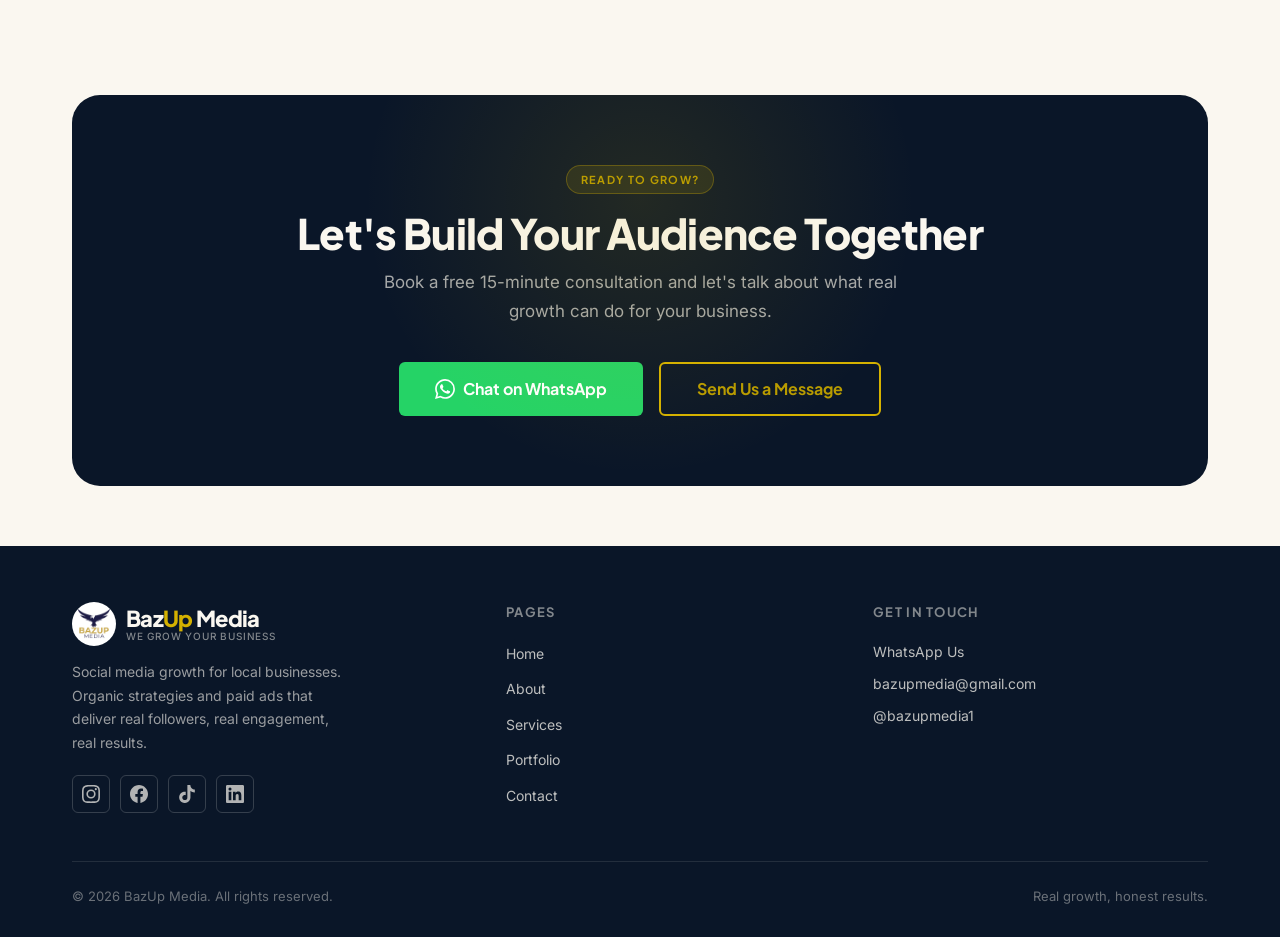
==== commit b8cf10d9: "feat: initialize design system and core CSS structure with global styles and responsive navigation c" ====
--- a/index.html
+++ b/index.html
@@ -256,37 +256,55 @@
       <p class="section-sub centered">Everything you need to know before getting started.</p>
     </div>
 
-    <div class="faq-list" role="list">
-
-      <div class="faq-item fade-in" data-delay="0" role="listitem">
-        <h3 class="faq-q">How quickly will I see results?</h3>
+    <div class="faq-list">
+
+      <details class="faq-item fade-in" data-delay="0">
+        <summary class="faq-q">
+          How quickly will I see results?
+          <span class="faq-icon" aria-hidden="true">+</span>
+        </summary>
         <p class="faq-a">Most clients see visible engagement growth within the first 2 to 4 weeks. Follower growth and reach typically ramp up from month 2 onward as the content strategy gains traction.</p>
-      </div>
-
-      <div class="faq-item fade-in" data-delay="60" role="listitem">
-        <h3 class="faq-q">Do I need to provide content or ideas?</h3>
+      </details>
+
+      <details class="faq-item fade-in" data-delay="60">
+        <summary class="faq-q">
+          Do I need to provide content or ideas?
+          <span class="faq-icon" aria-hidden="true">+</span>
+        </summary>
         <p class="faq-a">No. We handle everything from strategy to design to captions. We just need a short onboarding call to understand your brand, products, and target audience.</p>
-      </div>
-
-      <div class="faq-item fade-in" data-delay="120" role="listitem">
-        <h3 class="faq-q">Which platforms do you manage?</h3>
+      </details>
+
+      <details class="faq-item fade-in" data-delay="120">
+        <summary class="faq-q">
+          Which platforms do you manage?
+          <span class="faq-icon" aria-hidden="true">+</span>
+        </summary>
         <p class="faq-a">We manage Instagram, Facebook, TikTok, and LinkedIn. The number of platforms depends on your chosen plan. We recommend starting with the platforms where your customers already spend time.</p>
-      </div>
-
-      <div class="faq-item fade-in" data-delay="180" role="listitem">
-        <h3 class="faq-q">What is the difference between organic and paid ads?</h3>
+      </details>
+
+      <details class="faq-item fade-in" data-delay="180">
+        <summary class="faq-q">
+          What is the difference between organic and paid ads?
+          <span class="faq-icon" aria-hidden="true">+</span>
+        </summary>
         <p class="faq-a">Organic growth means we build your audience through great content, consistent posting, and engagement strategies at no ad spend. Paid ads use a budget to target specific audiences and drive faster reach. We offer both, and can combine them for maximum impact.</p>
-      </div>
-
-      <div class="faq-item fade-in" data-delay="240" role="listitem">
-        <h3 class="faq-q">Is there a contract or minimum commitment?</h3>
+      </details>
+
+      <details class="faq-item fade-in" data-delay="240">
+        <summary class="faq-q">
+          Is there a contract or minimum commitment?
+          <span class="faq-icon" aria-hidden="true">+</span>
+        </summary>
         <p class="faq-a">No long-term contracts. Our plans are month to month. We earn your business every month by delivering real results, not by locking you in.</p>
-      </div>
-
-      <div class="faq-item fade-in" data-delay="300" role="listitem">
-        <h3 class="faq-q">How do I get started?</h3>
+      </details>
+
+      <details class="faq-item fade-in" data-delay="300">
+        <summary class="faq-q">
+          How do I get started?
+          <span class="faq-icon" aria-hidden="true">+</span>
+        </summary>
         <p class="faq-a">Simply reach out on WhatsApp or fill in the contact form. We'll book a free 15-minute consultation, understand your goals, and recommend the best plan for your business.</p>
-      </div>
+      </details>
 
     </div>
   </div>
--- a/css/style.css
+++ b/css/style.css
@@ -1678,7 +1678,7 @@
 }
 
 .faq-item {
-  padding: 24px 0;
+  padding: 20px 0;
   border-bottom: 1px solid var(--border);
 }
 
@@ -1691,15 +1691,41 @@
   font-size: 1.05rem;
   font-weight: 700;
   color: var(--navy);
-  margin-bottom: 10px;
+  margin: 0;
   line-height: 1.4;
+  cursor: pointer;
+  display: flex;
+  justify-content: space-between;
+  align-items: center;
+  list-style: none; /* hide default arrow */
+}
+
+.faq-q::-webkit-details-marker {
+  display: none; /* hide default arrow in webkit */
+}
+
+.faq-icon {
+  font-size: 1.4rem;
+  font-weight: 400;
+  color: var(--gold);
+  transition: transform 0.3s ease;
+}
+
+details[open] .faq-icon {
+  transform: rotate(45deg);
 }
 
 .faq-a {
   font-size: 0.95rem;
   color: var(--navy-60);
   line-height: 1.75;
-  margin: 0;
+  margin: 16px 0 0 0;
+  animation: faq-slide-down 0.3s ease-out;
+}
+
+@keyframes faq-slide-down {
+  from { opacity: 0; transform: translateY(-10px); }
+  to { opacity: 1; transform: translateY(0); }
 }
 
 /* ── Portfolio Showcase Cards ────────────────────────── */
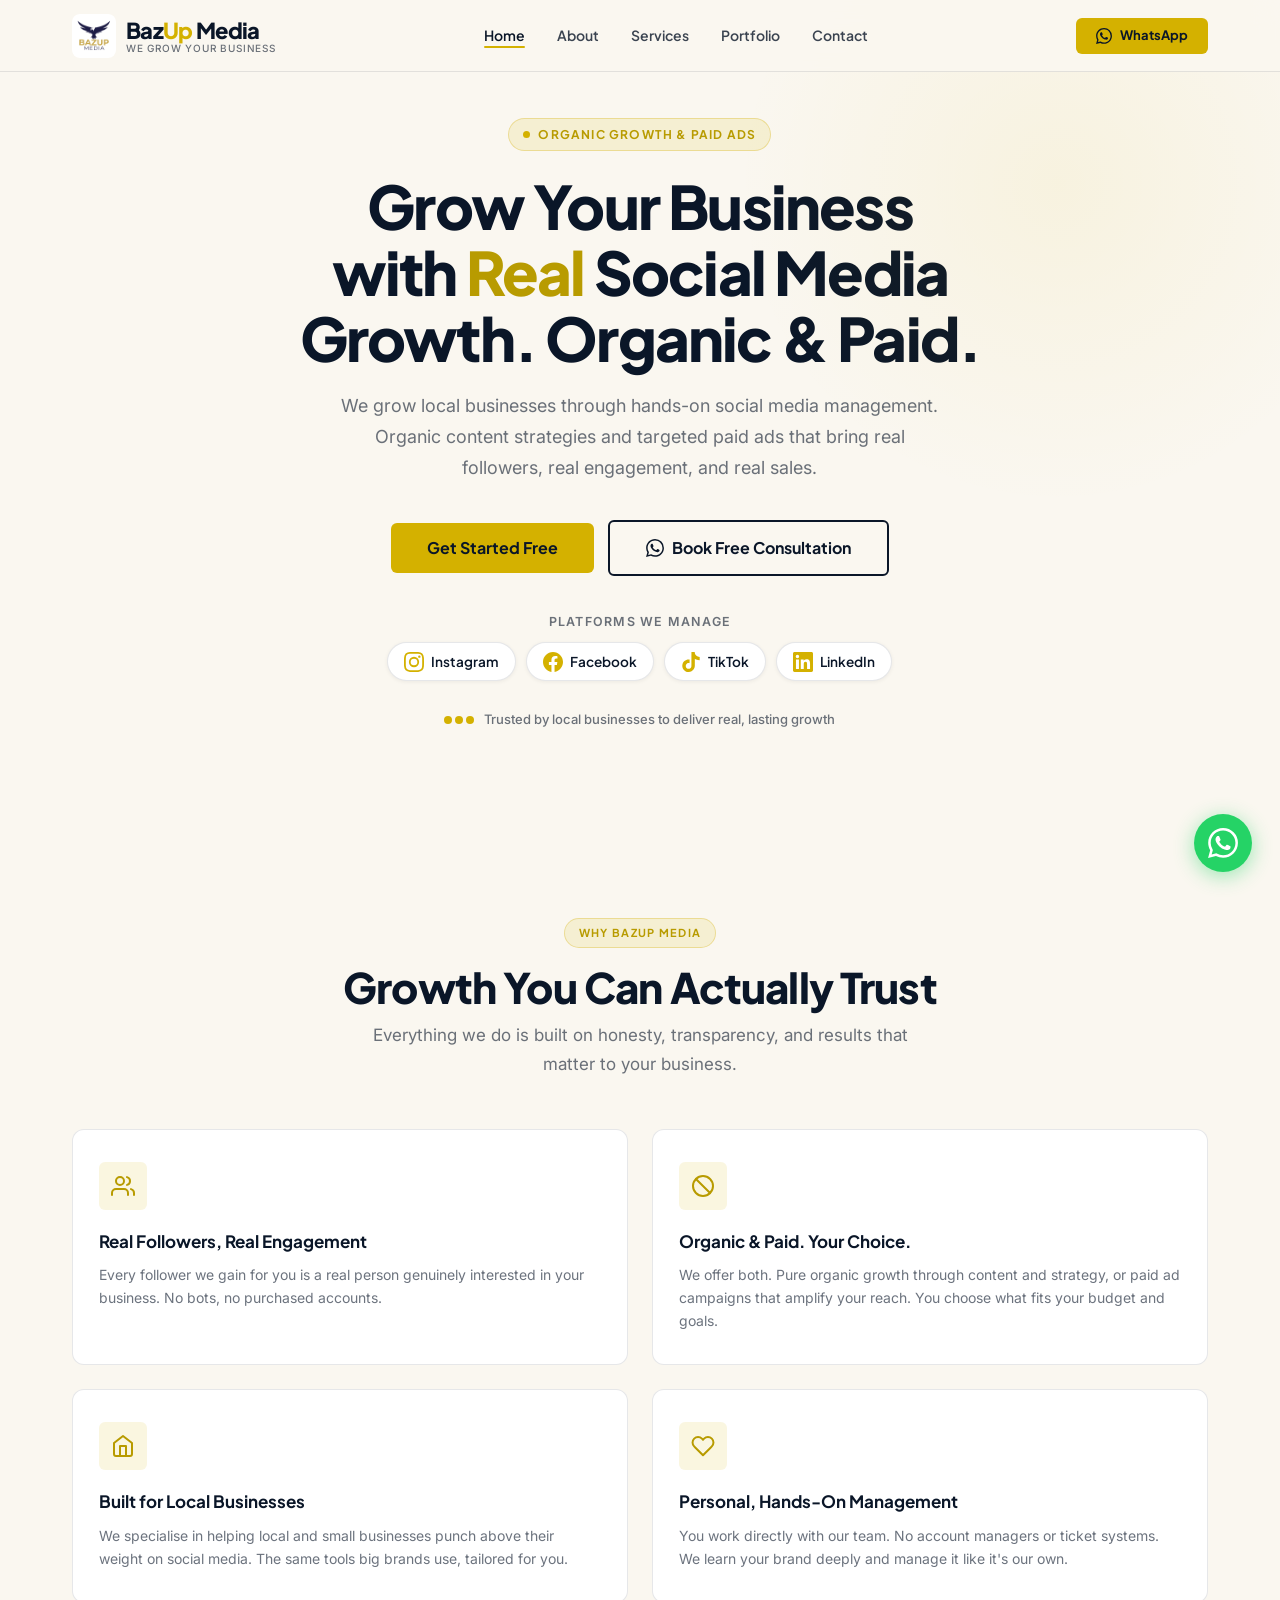
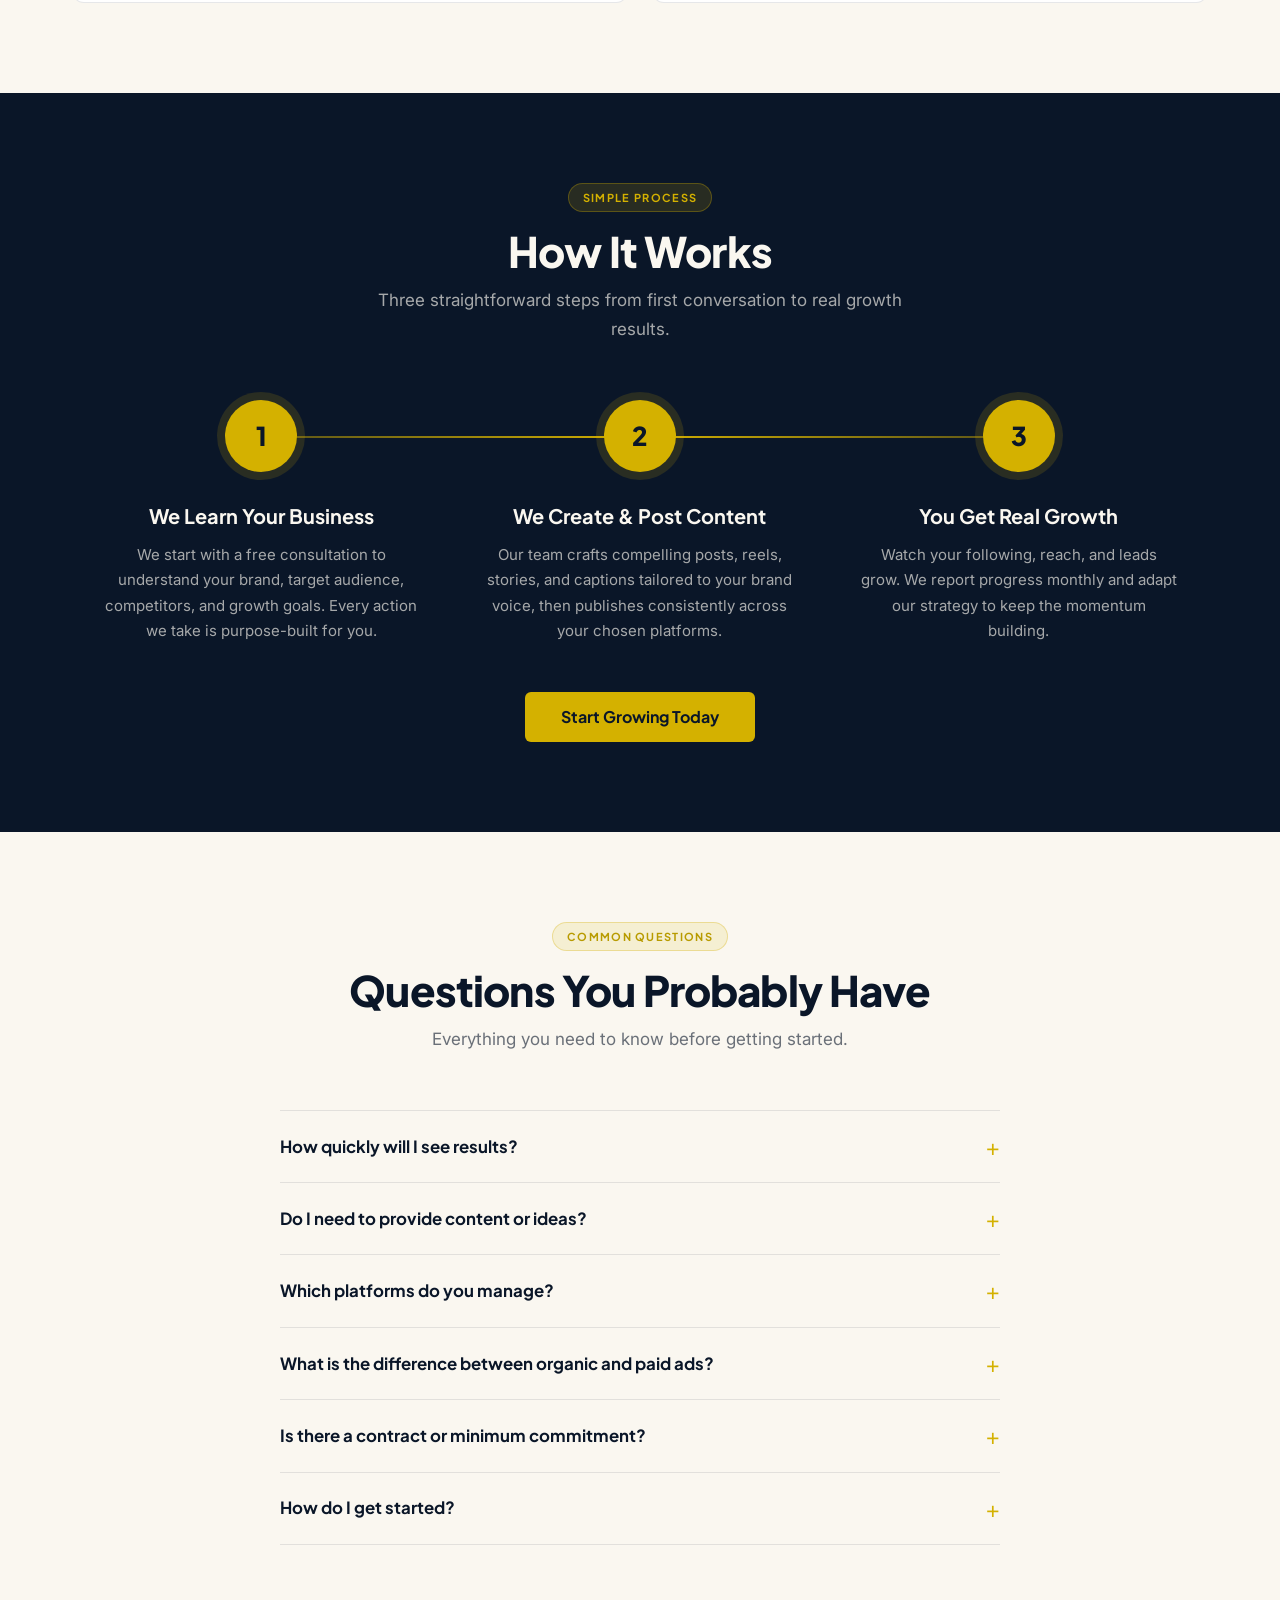
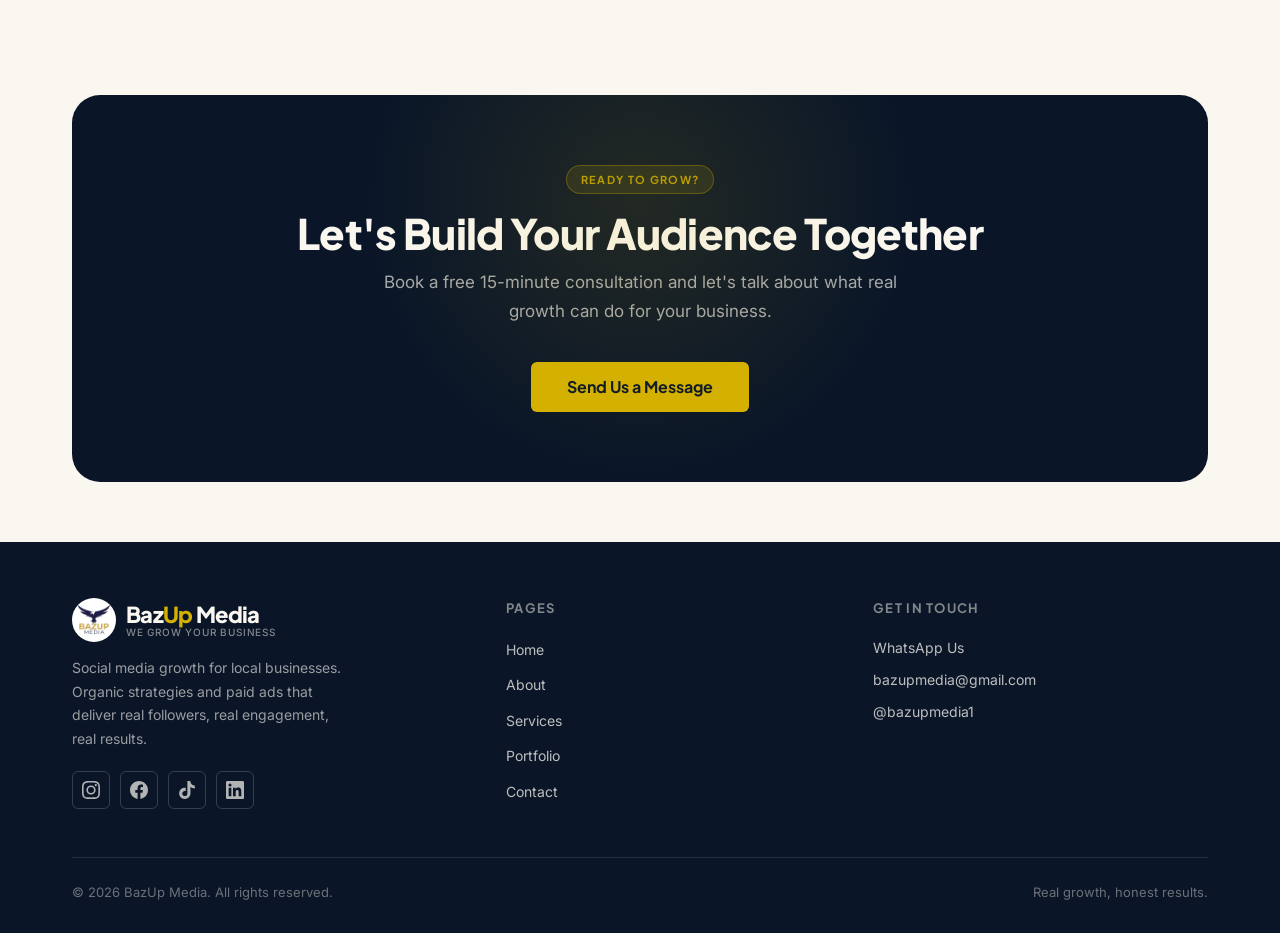
==== commit cab8f146: "refactor: remove WhatsApp buttons and consolidate CTA actions to contact page links across site page" ====
--- a/index.html
+++ b/index.html
@@ -318,11 +318,7 @@
       <h2 class="section-heading" id="final-cta-heading">Let's Build Your Audience Together</h2>
       <p class="section-sub">Book a free 15-minute consultation and let's talk about what real growth can do for your business.</p>
       <div class="cta-actions">
-        <a href="https://wa.me/923270880908" target="_blank" rel="noopener noreferrer" class="btn btn-whatsapp btn-lg" id="cta-whatsapp-btn">
-          <svg width="20" height="20" viewBox="0 0 24 24" fill="currentColor" aria-hidden="true"><path d="M17.472 14.382c-.297-.149-1.758-.867-2.03-.967-.273-.099-.471-.148-.67.15-.197.297-.767.966-.94 1.164-.173.199-.347.223-.644.075-.297-.15-1.255-.463-2.39-1.475-.883-.788-1.48-1.761-1.653-2.059-.173-.297-.018-.458.13-.606.134-.133.298-.347.446-.52.149-.174.198-.298.298-.497.099-.198.05-.371-.025-.52-.075-.149-.669-1.612-.916-2.207-.242-.579-.487-.5-.669-.51-.173-.008-.371-.01-.57-.01-.198 0-.52.074-.792.372-.272.297-1.04 1.016-1.04 2.479 0 1.462 1.065 2.875 1.213 3.074.149.198 2.096 3.2 5.077 4.487.709.306 1.262.489 1.694.625.712.227 1.36.195 1.871.118.571-.085 1.758-.719 2.006-1.413.248-.694.248-1.289.173-1.413-.074-.124-.272-.198-.57-.347m-5.421 7.403h-.004a9.87 9.87 0 01-5.031-1.378l-.361-.214-3.741.982.998-3.648-.235-.374a9.86 9.86 0 01-1.51-5.26c.001-5.45 4.436-9.884 9.888-9.884 2.64 0 5.122 1.03 6.988 2.898a9.825 9.825 0 012.893 6.994c-.003 5.45-4.437 9.884-9.885 9.884m8.413-18.297A11.815 11.815 0 0012.05 0C5.495 0 .16 5.335.157 11.892c0 2.096.547 4.142 1.588 5.945L.057 24l6.305-1.654a11.882 11.882 0 005.683 1.448h.005c6.554 0 11.89-5.335 11.893-11.893a11.821 11.821 0 00-3.48-8.413z"/></svg>
-          Chat on WhatsApp
-        </a>
-        <a href="contact.html" class="btn btn-outline-gold btn-lg" id="cta-contact-btn">Send Us a Message</a>
+        <a href="contact.html" class="btn btn-primary btn-lg" id="cta-contact-btn">Send Us a Message</a>
       </div>
     </div>
   </div>
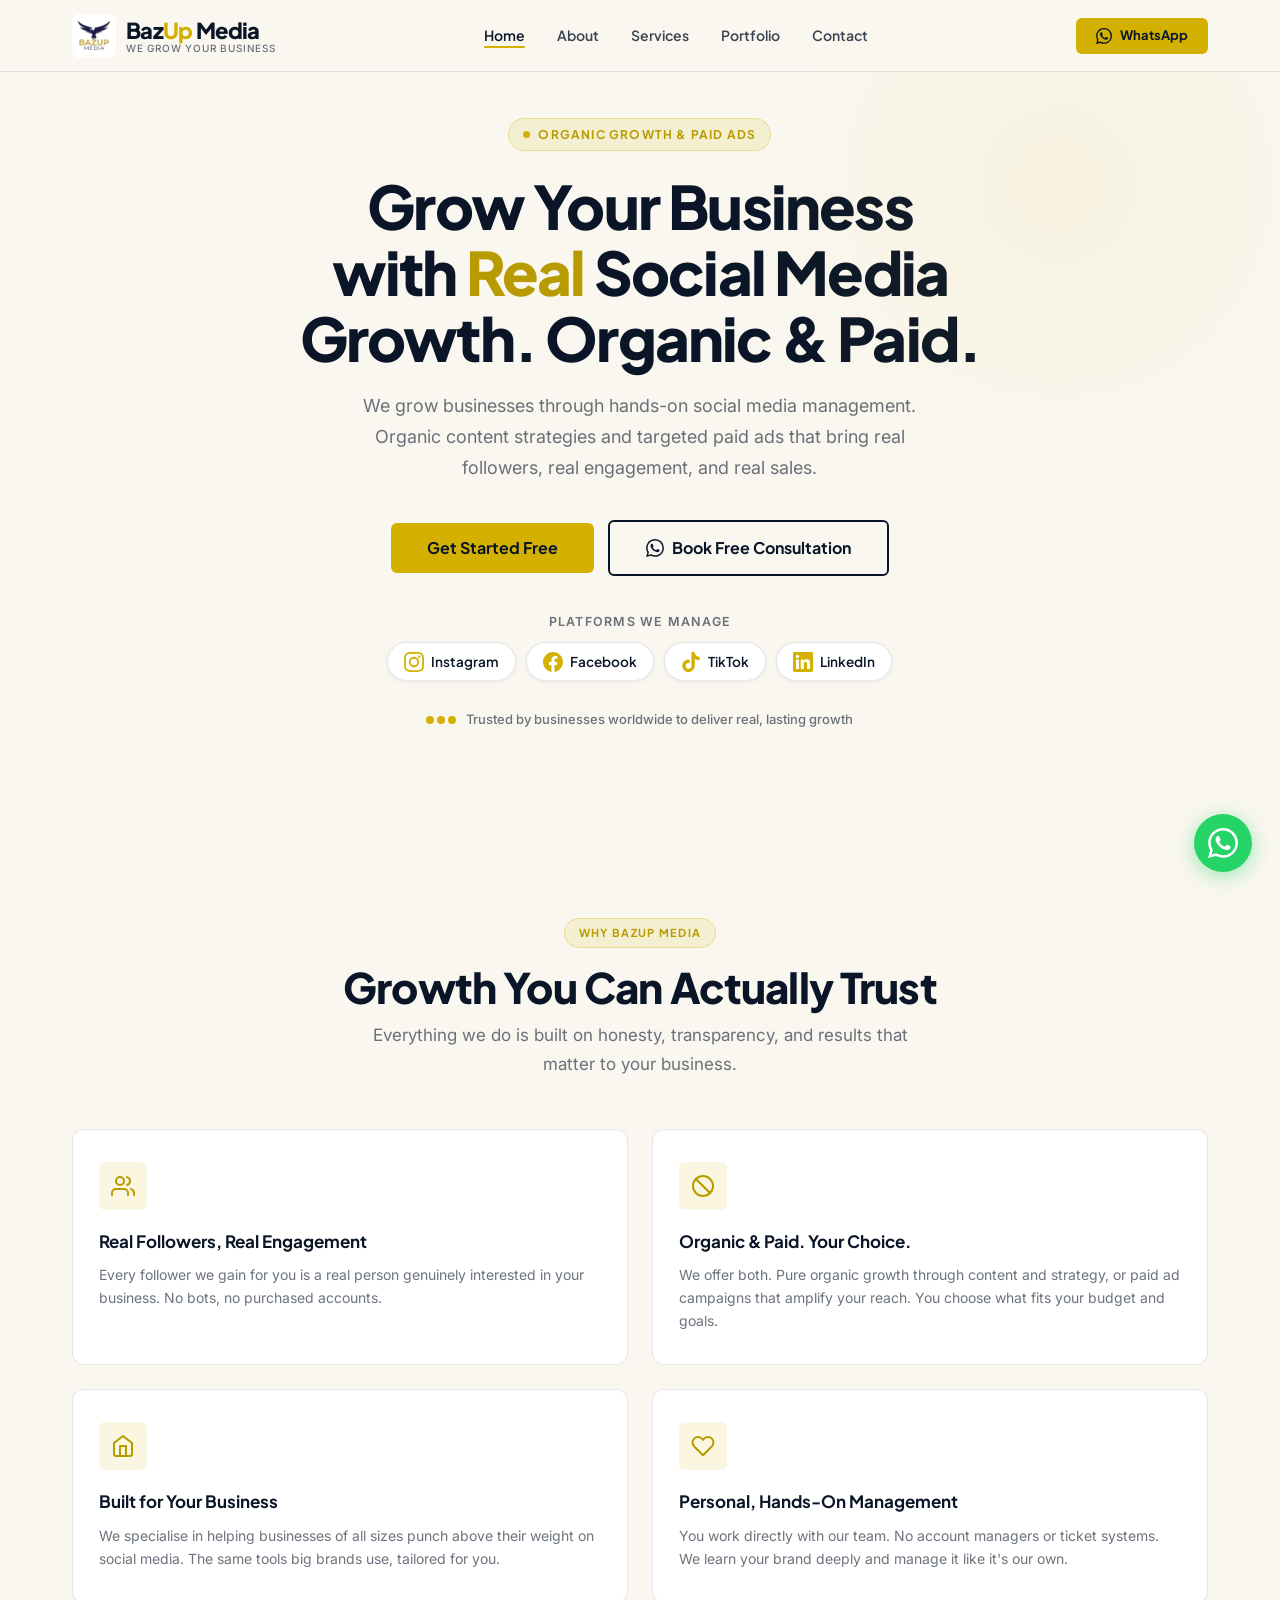
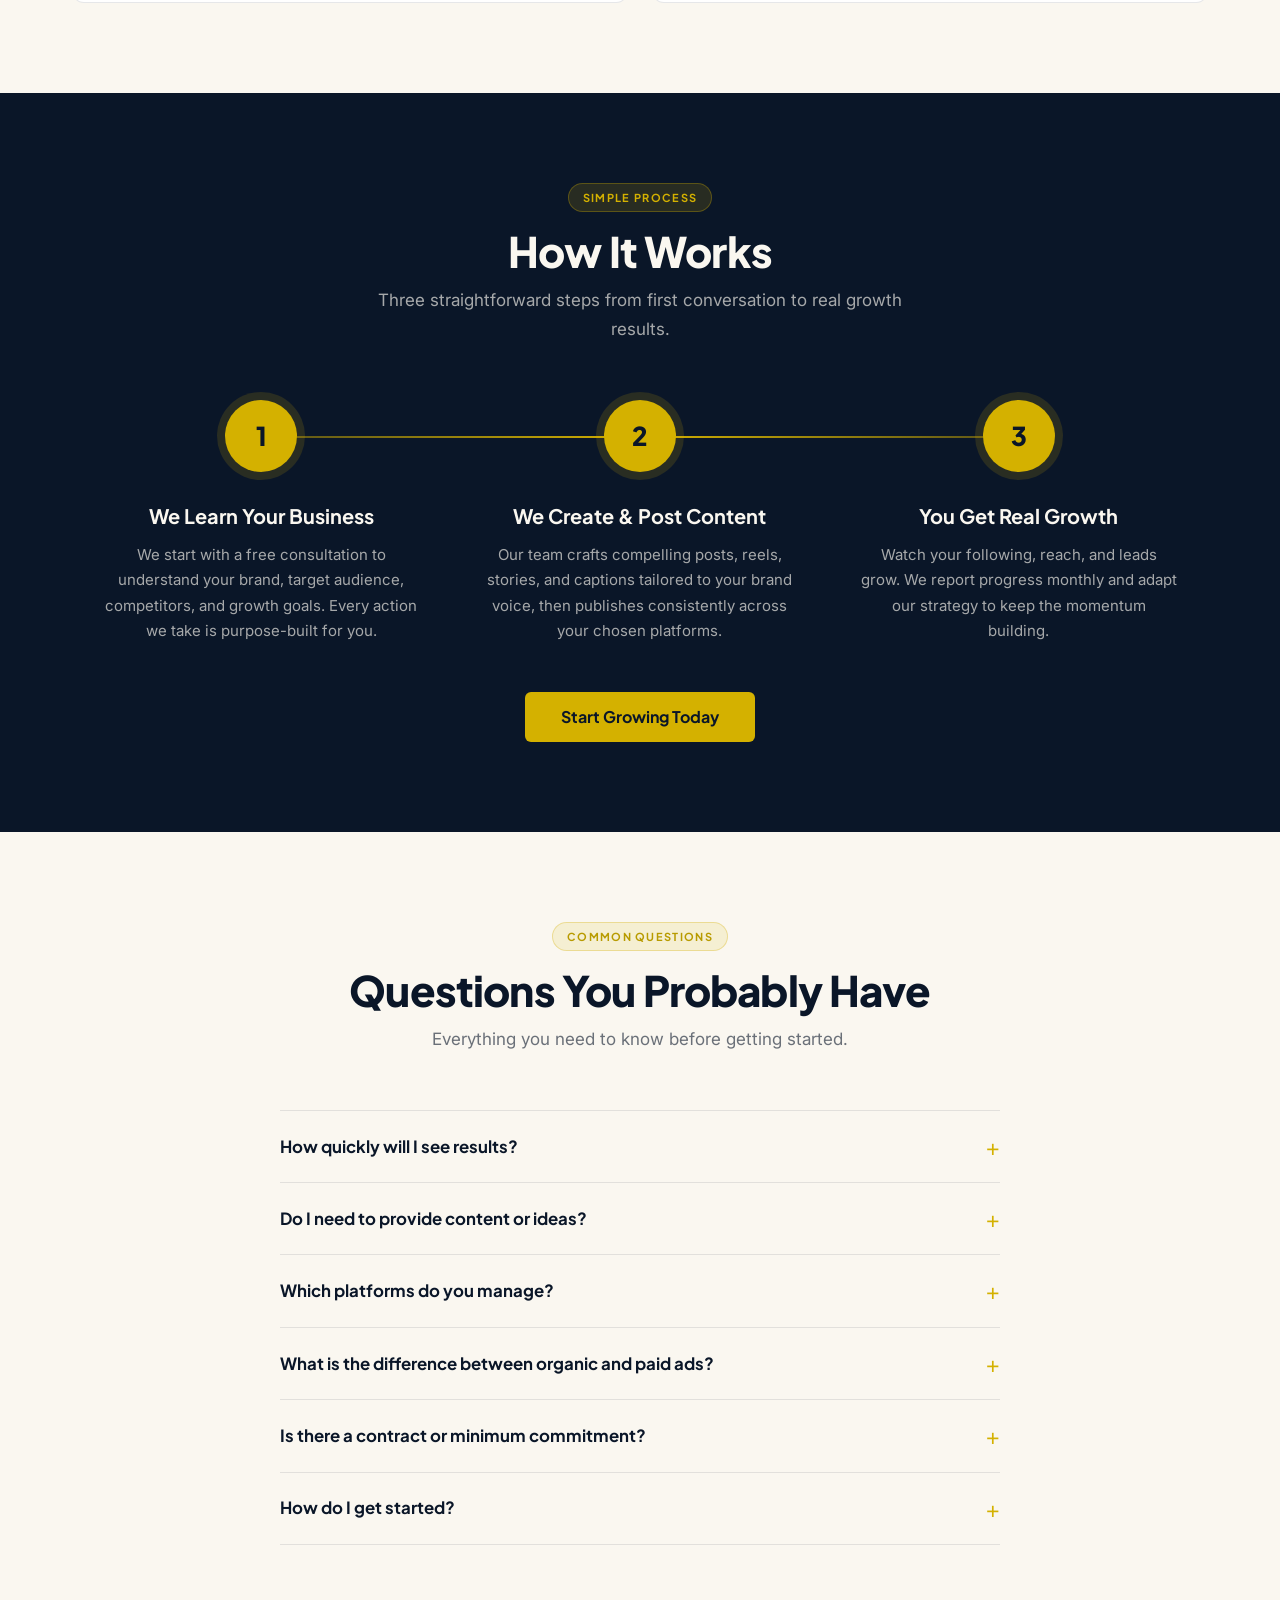
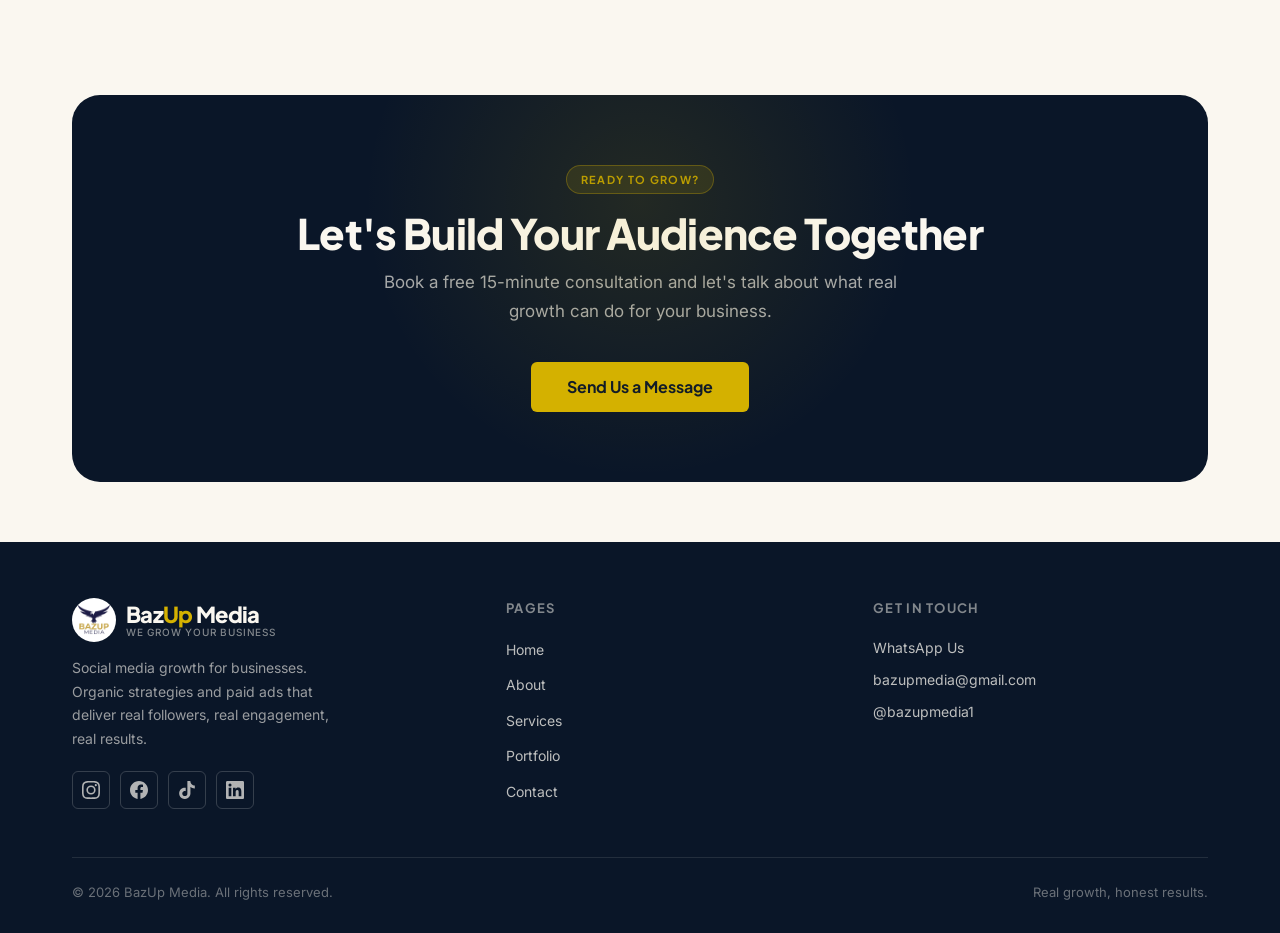
==== commit dc7e2484: "copy: remove local business references and public pricing from tier cards" ====
--- a/index.html
+++ b/index.html
@@ -4,7 +4,7 @@
   <meta charset="UTF-8" />
   <meta name="viewport" content="width=device-width, initial-scale=1.0" />
   <title>BazUp Media — We Grow Your Business</title>
-  <meta name="description" content="BazUp Media is a social media growth agency delivering organic growth and paid ads for local businesses. Real followers, real engagement, real results." />
+  <meta name="description" content="BazUp Media is a social media growth agency delivering organic growth and paid ads for businesses. Real followers, real engagement, real results." />
   <link rel="canonical" href="https://bazupmedia.com/" />
   <link rel="icon" type="image/png" href="assets/favicon.png" />
   <link rel="icon" type="image/x-icon" href="assets/favicon.ico" />
@@ -13,7 +13,7 @@
   <meta property="og:type"        content="website" />
   <meta property="og:site_name"   content="BazUp Media" />
   <meta property="og:title"       content="BazUp Media — We Grow Your Business" />
-  <meta property="og:description" content="Organic social media growth + paid advertising for local businesses. Real followers, real engagement, real results." />
+  <meta property="og:description" content="Organic social media growth + paid advertising for businesses. Real followers, real engagement, real results." />
   <meta property="og:url"         content="https://bazupmedia.com/" />
   <meta property="og:image"       content="https://bazupmedia.com/assets/og-image.png" />
   <meta property="og:image:width"  content="1200" />
@@ -22,7 +22,7 @@
   <!-- Twitter Card -->
   <meta name="twitter:card"        content="summary_large_image" />
   <meta name="twitter:title"       content="BazUp Media — We Grow Your Business" />
-  <meta name="twitter:description" content="Organic growth + paid ads for local businesses. Real followers, real engagement, real results." />
+  <meta name="twitter:description" content="Organic growth + paid ads for businesses. Real followers, real engagement, real results." />
   <meta name="twitter:image"       content="https://bazupmedia.com/assets/og-image.png" />
   <link rel="preconnect" href="https://fonts.googleapis.com" />
   <link rel="preconnect" href="https://fonts.gstatic.com" crossorigin />
@@ -120,7 +120,7 @@
       </h1>
 
       <p class="hero-sub">
-        We grow local businesses through hands-on social media management. Organic content strategies and targeted paid ads that bring real followers, real engagement, and real sales.
+        We grow businesses through hands-on social media management. Organic content strategies and targeted paid ads that bring real followers, real engagement, and real sales.
       </p>
 
       <div class="hero-actions">
@@ -161,7 +161,7 @@
         <div class="hero-trust-dots">
           <span></span><span></span><span></span>
         </div>
-        Trusted by local businesses to deliver real, lasting growth
+        Trusted by businesses worldwide to deliver real, lasting growth
       </div>
     </div>
 
@@ -199,8 +199,8 @@
         <div class="value-icon">
           <svg width="24" height="24" fill="none" stroke="currentColor" stroke-width="2" stroke-linecap="round" stroke-linejoin="round" viewBox="0 0 24 24" aria-hidden="true"><path d="M3 9l9-7 9 7v11a2 2 0 0 1-2 2H5a2 2 0 0 1-2-2z"/><polyline points="9 22 9 12 15 12 15 22"/></svg>
         </div>
-        <h3>Built for Local Businesses</h3>
-        <p>We specialise in helping local and small businesses punch above their weight on social media. The same tools big brands use, tailored for you.</p>
+        <h3>Built for Your Business</h3>
+        <p>We specialise in helping businesses of all sizes punch above their weight on social media. The same tools big brands use, tailored for you.</p>
       </div>
 
       <div class="value-card fade-in" data-delay="240">
@@ -342,7 +342,7 @@
             <span class="logo-tagline">We Grow Your Business</span>
           </div>
         </div>
-        <p class="footer-brand-desc">Social media growth for local businesses. Organic strategies and paid ads that deliver real followers, real engagement, real results.</p>
+        <p class="footer-brand-desc">Social media growth for businesses. Organic strategies and paid ads that deliver real followers, real engagement, real results.</p>
         <div class="footer-socials">
           <!-- Instagram -->
           <a href="https://instagram.com/bazupmedia1" target="_blank" rel="noopener noreferrer" class="social-icon" aria-label="Follow BazUp Media on Instagram">
--- a/css/style.css
+++ b/css/style.css
@@ -1603,16 +1603,23 @@
 .tier-price-wrap {
   margin: 12px 0 0;
 }
-.tier-price-original {
-  font-family: var(--font-head);
-  font-size: 1rem;
-  font-weight: 500;
-  color: var(--navy-60);
-  text-decoration: line-through;
-  margin-bottom: 2px;
-}
+
 .tier-price-wrap .tier-price {
   margin-top: 0;
+}
+
+/* ── Tier CTA Label ──────────────────────────────────── */
+.tier-cta-label {
+  font-family: var(--font-head);
+  font-size: 0.9rem;
+  font-weight: 600;
+  color: var(--navy-60);
+  margin: 12px 0 0;
+  letter-spacing: 0.01em;
+}
+.tier-card.featured .tier-cta-label {
+  color: var(--gold);
+  opacity: 0.9;
 }
 
 /* ── Platform chips ──────────────────────────────────── */
